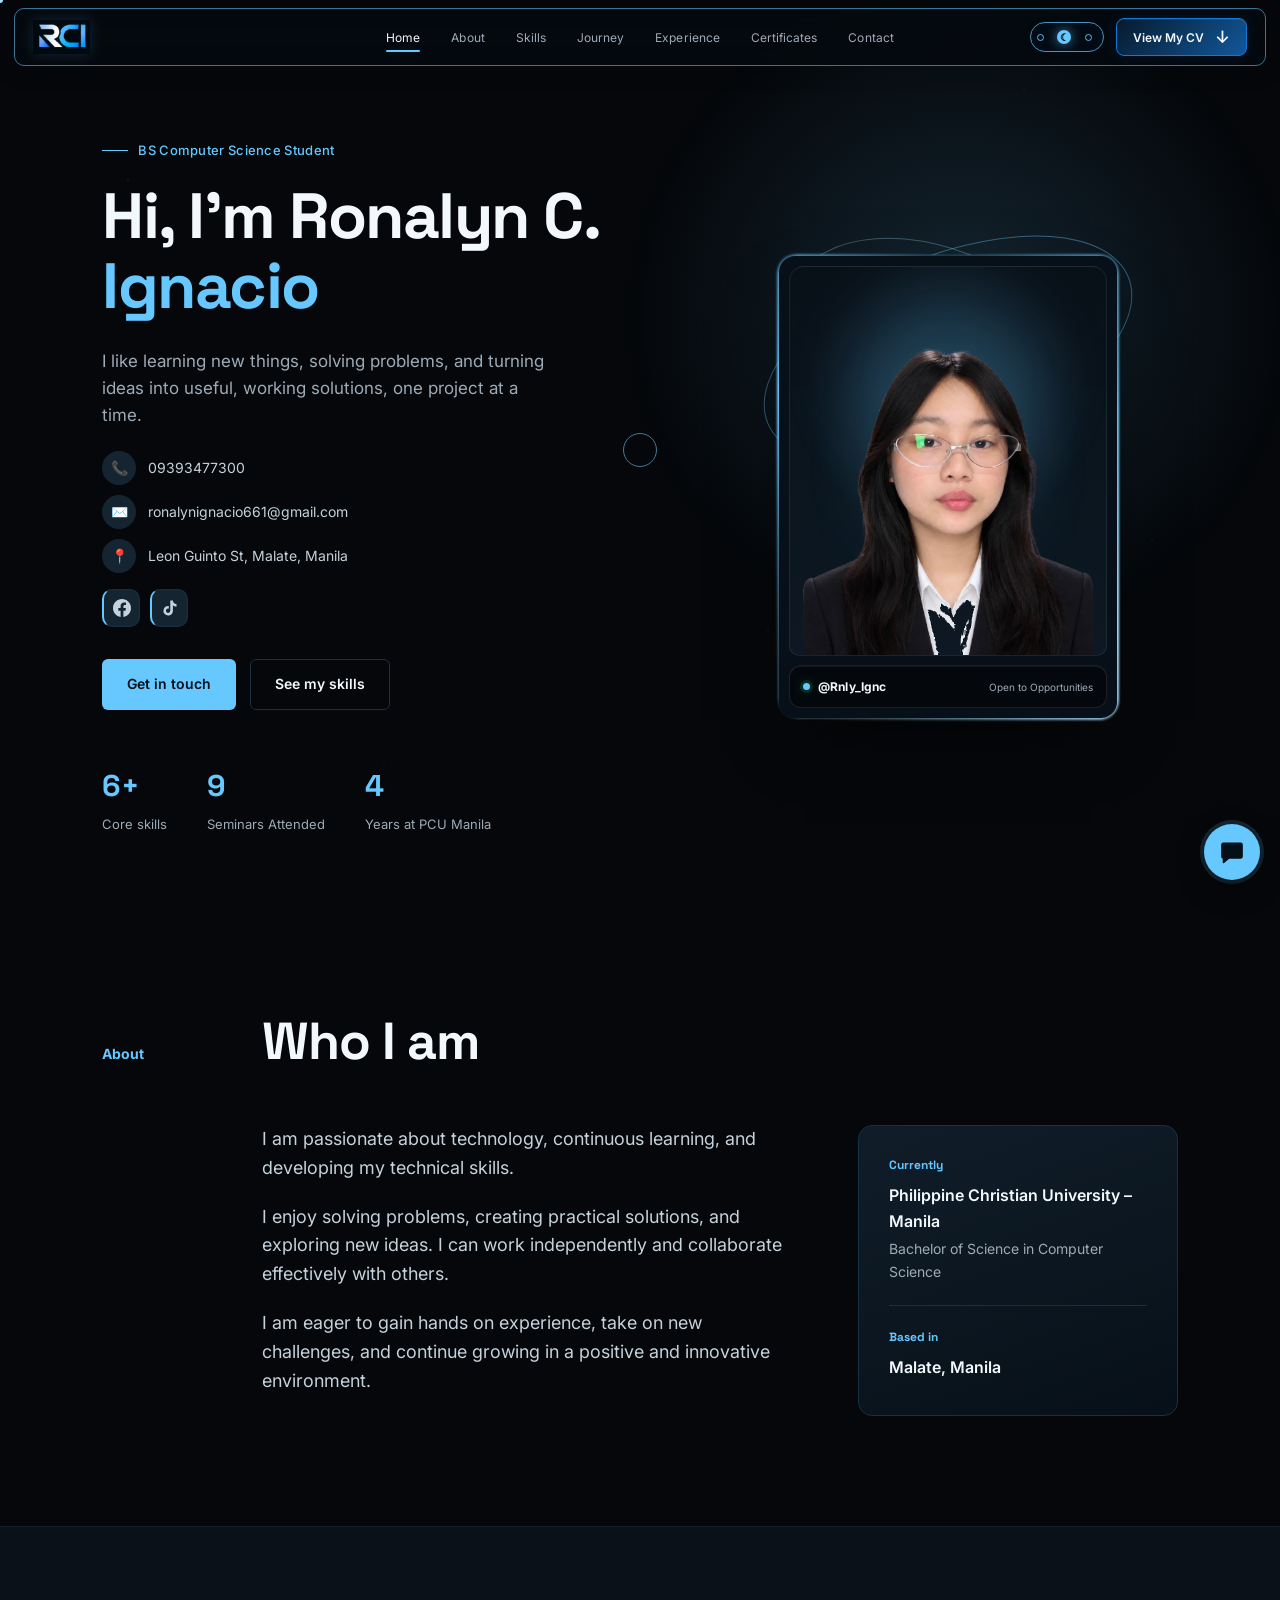
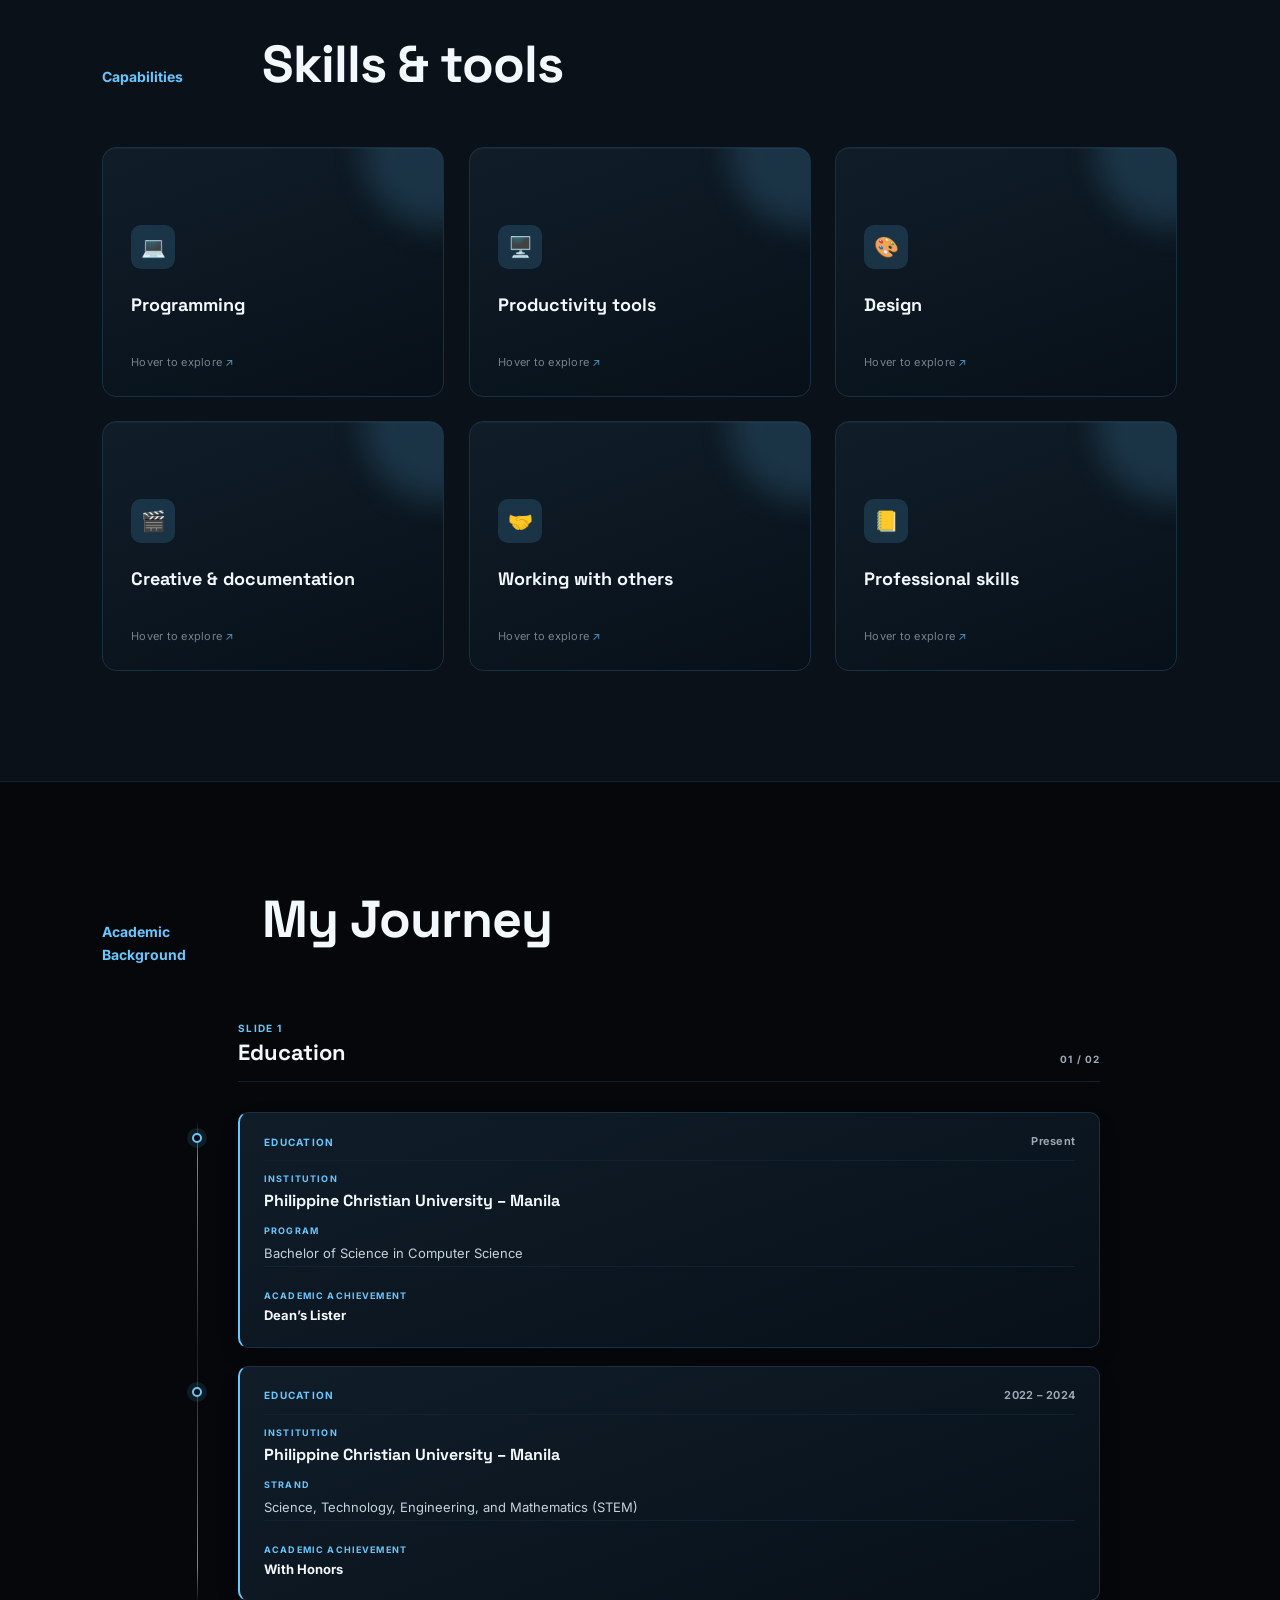
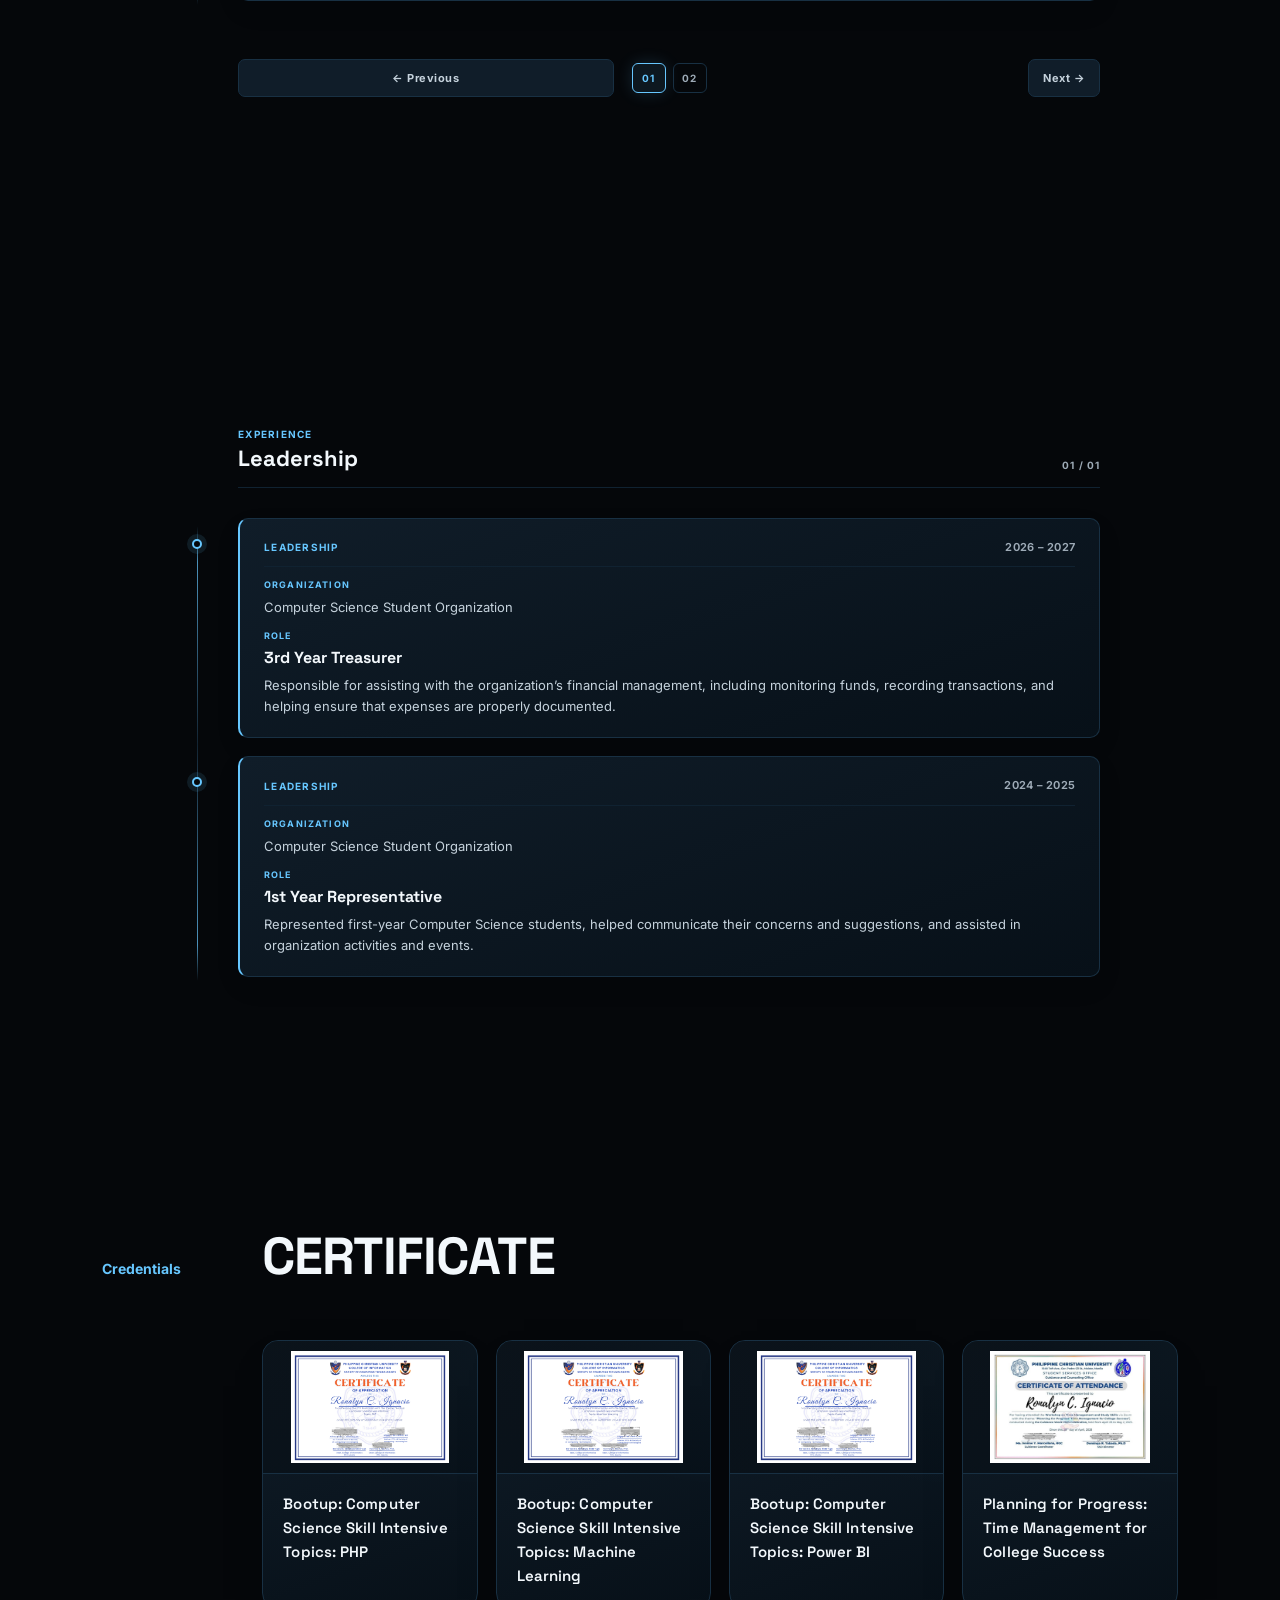
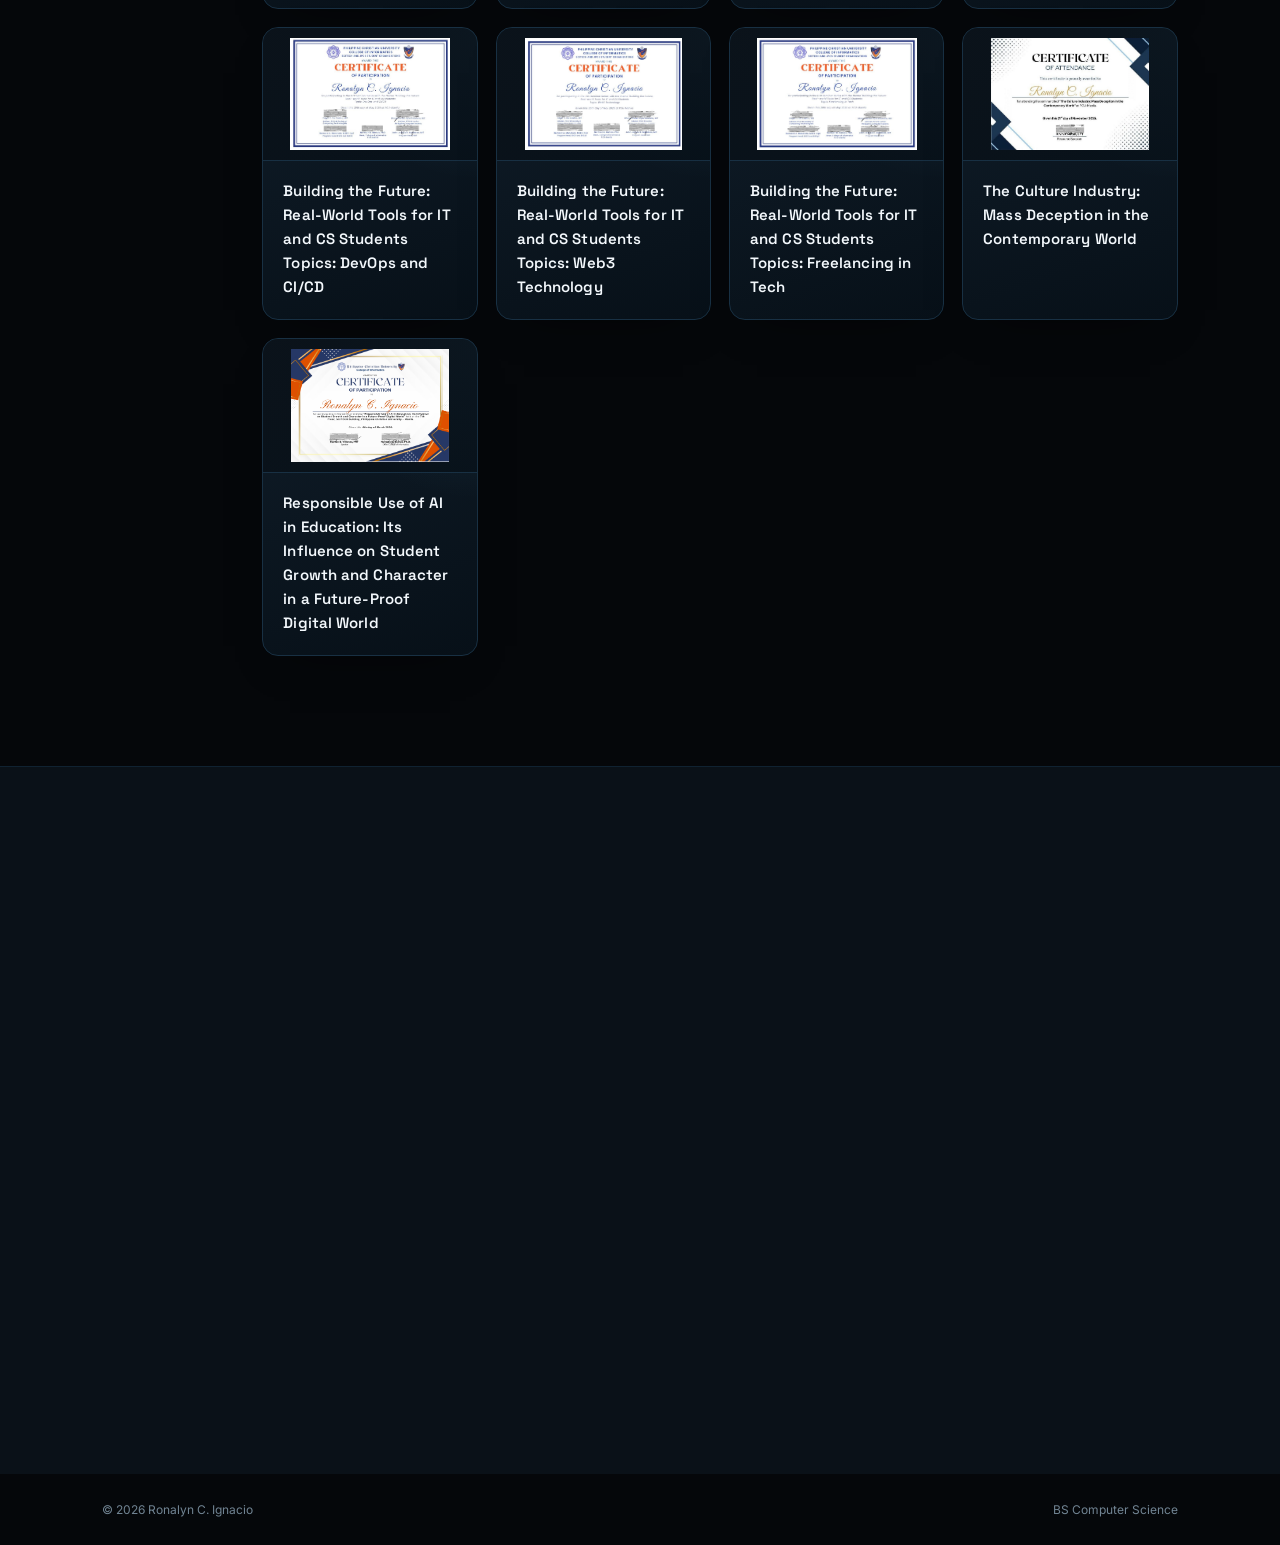
==== index.html @ 2600f671 "Add files via upload" ====
<!DOCTYPE html>
<html lang="en">
<head>
    <meta charset="UTF-8">
    <meta name="viewport" content="width=device-width, initial-scale=1.0">
    <title>Ronalyn C. Ignacio | Portfolio</title>
    <link rel="icon" type="image/png" href="rci-logo.png">
    <link rel="stylesheet" href="styles.css">
</head>

<body>

<div class="cursor-dot" id="cursorDot"></div>
<div class="cursor-ring" id="cursorRing"></div>
<div class="noise-layer"></div>

<header>
    <nav class="navbar">
        <a class="logo" href="#home" aria-label="RCI home">
            <span class="logo-mark-wrap"><img class="logo-mark-image" src="rci-logo.png" alt="RCI"></span>
        </a>

        <ul class="nav-links" id="navLinks">
            <li><a href="#home" class="active">Home</a></li>
            <li><a href="#about">About</a></li>
            <li><a href="#skills">Skills</a></li>
            <li><a href="#journey">Journey</a></li>
            <li><a href="#experience">Experience</a></li>
            <li><a href="#certificate">Certificates</a></li>
            <li><a href="#contact">Contact</a></li>
        </ul>

        <div class="nav-controls">
            <button class="theme-toggle" id="themeToggle" type="button" aria-label="Switch to light mode" title="Toggle light/dark mode">
                <span class="theme-icon" aria-hidden="true">☾</span>
                <span class="theme-label">Dark</span>
            </button>
            <a href="cv/index.html" class="nav-cv-btn" target="_blank" rel="noopener">
                <span>View My CV</span>
                <span class="nav-cv-icon" aria-hidden="true">↓</span>
            </a>
            <button class="menu-btn" id="menuBtn" aria-label="Toggle menu">☰</button>
        </div>
    </nav>
</header>

<section id="home" class="hero">
    <div class="hero-copy">
        <p class="eyebrow">BS Computer Science Student</p>

        <h1>
            Hi, I'm <span class="line-wrap" data-line="Ronalyn C."></span>
            <span class="line-wrap accent-text" data-line="Ignacio"></span>
        </h1>

        <p class="hero-text">
            I like learning new things, solving problems, and turning ideas
            into useful, working solutions, one project at a time.
        </p>

        <ul class="hero-contact" aria-label="Contact information">
            <li class="contact-item is-link">
                <span class="contact-icon" aria-hidden="true">📞</span>
                <a href="tel:09393477300" aria-label="Call Ronalyn at 09393477300">09393477300</a>
            </li>
            <li class="contact-item is-link">
                <span class="contact-icon" aria-hidden="true">✉️</span>
                <a href="mailto:ronalynignacio661@gmail.com" aria-label="Email Ronalyn at ronalynignacio661@gmail.com">ronalynignacio661@gmail.com</a>
            </li>
            <li class="contact-item">
                <span class="contact-icon" aria-hidden="true">📍</span>
                <span>Leon Guinto St, Malate, Manila</span>
            </li>
        </ul>

        <div class="hero-social" aria-label="Social media">
            <a class="social-link" href="https://www.facebook.com/ronalyn.ignacio.446728/" target="_blank" rel="noopener noreferrer" aria-label="Ronalyn on Facebook" title="Facebook"><svg viewBox="0 0 24 24" width="18" height="18" fill="currentColor" aria-hidden="true"><path d="M24 12.07C24 5.4 18.63 0 12 0S0 5.4 0 12.07c0 6.02 4.39 11.02 10.13 11.93v-8.44H7.08v-3.49h3.05V9.41c0-3.03 1.79-4.7 4.53-4.7 1.31 0 2.69.24 2.69.24v2.97h-1.52c-1.49 0-1.96.93-1.96 1.88v2.27h3.33l-.53 3.49h-2.8V24C19.61 23.09 24 18.09 24 12.07z"/></svg></a>
            <a class="social-link" href="https://www.tiktok.com/@rnly11" target="_blank" rel="noopener noreferrer" aria-label="Ronalyn on TikTok" title="TikTok"><svg viewBox="0 0 24 24" width="18" height="18" fill="currentColor" aria-hidden="true"><path d="M19.59 6.69a4.83 4.83 0 0 1-3.77-4.25V2h-3.45v13.67a2.89 2.89 0 0 1-5.2 1.74 2.89 2.89 0 0 1 2.31-4.64 2.93 2.93 0 0 1 .88.13V9.4a6.84 6.84 0 0 0-1-.05A6.33 6.33 0 0 0 5 20.1a6.34 6.34 0 0 0 10.86-4.43v-7a8.16 8.16 0 0 0 4.77 1.52v-3.4a4.85 4.85 0 0 1-1.04-.1z"/></svg></a>
        </div>

        <div class="hero-actions">
            <a href="#contact" class="btn btn-solid">Get in touch</a>
            <a href="#skills" class="btn btn-outline">See my skills</a>
        </div>

        <div class="stat-row">
            <div class="stat">
                <span class="stat-num">6+</span>
                <span class="stat-label">Core skills</span>
            </div>
            <div class="stat">
                <span class="stat-num">9</span>
                <span class="stat-label">Seminars Attended</span>
            </div>
            <div class="stat">
                <span class="stat-num">4</span>
                <span class="stat-label">Years at PCU Manila</span>
            </div>
        </div>
    </div>

    <div class="hero-photo-wrap">
        <div class="hero-photo-orbit orbit-one"></div>
        <div class="hero-photo-orbit orbit-two"></div>

        <div class="hero-photo-card">
            <div class="photo-shine"></div>

            <div class="profile-photo-stage">
                <span class="profile-card-glow"></span>
                <img src="profile-cutout-removebg-preview.png" alt="Portrait of Ronalyn C. Ignacio">
            </div>

            <div class="profile-info-label">
                <div class="profile-handle">
                    <span class="profile-status-dot"></span>
                    <span>@Rnly_Ignc</span>
                </div>
                <span class="profile-opportunity">Open to Opportunities</span>
            </div>

        
        </div>
    </div>
</section>

<section id="about" class="section">
    <div class="section-head reveal">
        <p class="section-tag">About</p>
        <h2>Who I am</h2>
    </div>

    <div class="about-grid">
        <div class="about-content reveal">
            <p>
                I am passionate about technology, continuous learning, and
                developing my technical skills.
            </p>
            <p>
                I enjoy solving problems, creating practical solutions, and
                exploring new ideas. I can work independently and collaborate
                effectively with others.
            </p>
            <p>
                I am eager to gain hands on experience, take on new challenges,
                and continue growing in a positive and innovative environment.
            </p>
        </div>

        <div class="about-card reveal">
            <h3>Currently</h3>
            <p class="about-card-main">Philippine Christian University – Manila</p>
            <p class="about-card-sub">Bachelor of Science in Computer Science</p>
            <div class="about-card-divider"></div>
            <h3>Based in</h3>
            <p class="about-card-main">Malate, Manila</p>
        </div>
    </div>
</section>

<section id="skills" class="section dark-section">
    <div class="section-head reveal">
        <p class="section-tag">Capabilities</p>
        <h2>Skills &amp; tools</h2>
    </div>

    <div class="skills-grid">

        <div class="skill-card reveal reveal-stagger" data-tilt aria-label="Programming skill card">
            <div class="skill-card-inner">
                <div class="skill-card-face skill-card-front">
                    <div class="skill-icon">💻</div>
                    <h3>Programming</h3>
                    <span class="flip-hint">Hover to explore</span>
                </div>
                <div class="skill-card-face skill-card-back">
                    <span class="skill-back-label">PROGRAMMING</span>
                    <h3>Programming</h3>
                    <p>Building problem-solving skills through hands-on programming practice.</p>
                    <ul class="skill-list">
                        <li>Java</li>
                    </ul>
                </div>
            </div>
        </div>

        <div class="skill-card reveal reveal-stagger" data-tilt aria-label="Productivity tools skill card">
            <div class="skill-card-inner">
                <div class="skill-card-face skill-card-front">
                    <div class="skill-icon">🖥️</div>
                    <h3>Productivity tools</h3>
                    <span class="flip-hint">Hover to explore</span>
                </div>
                <div class="skill-card-face skill-card-back">
                    <span class="skill-back-label">PRODUCTIVITY TOOLS</span>
                    <h3>Productivity tools</h3>
                    <p>Word, Excel, PowerPoint, and Google tools for organizing data.</p>
                    <ul class="skill-list">
                        <li>Microsoft Office</li>
                        <li>Google Sheets</li>
                        <li>Google Forms</li>
                    </ul>
                </div>
            </div>
        </div>

        <div class="skill-card reveal reveal-stagger" data-tilt aria-label="Design skill card">
            <div class="skill-card-inner">
                <div class="skill-card-face skill-card-front">
                    <div class="skill-icon">🎨</div>
                    <h3>Design</h3>
                    <span class="flip-hint">Hover to explore</span>
                </div>
                <div class="skill-card-face skill-card-back">
                    <span class="skill-back-label">DESIGN</span>
                    <h3>Design</h3>
                    <p>Creates clean, simple visuals and layouts.</p>
                    <ul class="skill-list">
                        <li>Canva</li>
                        <li>Figma</li>
                        <li>Basic UI/UX Design</li>
                    </ul>
                </div>
            </div>
        </div>

        <div class="skill-card reveal reveal-stagger" data-tilt aria-label="Creative and documentation skill card">
            <div class="skill-card-inner">
                <div class="skill-card-face skill-card-front">
                    <div class="skill-icon">🎬</div>
                    <h3>Creative &amp; documentation</h3>
                    <span class="flip-hint">Hover to explore</span>
                </div>
                <div class="skill-card-face skill-card-back">
                    <span class="skill-back-label">CORE SKILL</span>
                    <h3>Creative &amp; documentation</h3>
                    <p>Can turn ideas and project details into clear, engaging visual content and well-structured reports.</p>
                    <ul class="skill-list">
                        <li>Video editing</li>
                        <li>Reporting and Presentations</li>
                    </ul>
                </div>
            </div>
        </div>

        <div class="skill-card reveal reveal-stagger" data-tilt aria-label="Teamwork and collaboration skill card">
            <div class="skill-card-inner">
                <div class="skill-card-face skill-card-front">
                    <div class="skill-icon">🤝</div>
                    <h3>Working with others</h3>
                    <span class="flip-hint">Hover to explore</span>
                </div>
                <div class="skill-card-face skill-card-back">
                    <span class="skill-back-label">CORE SKILL</span>
                    <h3>Working with others</h3>
                    <p>Works well independently and with a team, with a focus on communication, cooperation, and shared goals.</p>
                    <ul class="skill-list">
                        <li>Teamwork</li>
                        <li>Collaboration</li>
                    </ul>
                </div>
            </div>
        </div>

        <div class="skill-card reveal reveal-stagger" data-tilt aria-label="Professional skills skill card">
            <div class="skill-card-inner">
                <div class="skill-card-face skill-card-front">
                    <div class="skill-icon">📒</div>
                    <h3>Professional skills</h3>
                    <span class="flip-hint">Hover to explore</span>
                </div>
                <div class="skill-card-face skill-card-back">
                    <span class="skill-back-label">PROFESSIONAL SKILLS</span>
                    <h3>Professional skills</h3>
                    <p>Careful with numbers when handling funds and records.</p>
                    <ul class="skill-list">
                        <li>Problem-Solving</li>
                        <li>Budgeting</li>
                        <li>Financial Record Keeping</li>
                    </ul>
                </div>
            </div>
        </div>

    </div>
</section>

<section id="journey" class="section journey-section">
    <div class="section-head reveal">
        <p class="section-tag">Academic Background</p>
        <h2>My Journey</h2>
    </div>

    <div class="journey-slideshow" data-journey-slider>
        <div class="journey-slides" aria-live="polite">
            <div class="journey-slide is-active" data-journey-slide="0" aria-label="Education slide">
                <div class="journey-slide-head reveal">
                    <div>
                        <p class="journey-subsection-kicker">Slide 1</p>
                        <h3>Education</h3>
                    </div>
                    <span class="journey-slide-count">01 / 02</span>
                </div>

                <div class="journey-timeline" aria-label="Education timeline">
                    <div class="journey-timeline-item journey-education reveal reveal-stagger">
                        <div class="journey-timeline-marker" aria-hidden="true"></div>
                        <article class="journey-timeline-content">
                            <div class="journey-entry-head">
                                <span class="journey-category">Education</span>
                                <time class="journey-period">Present</time>
                            </div>
                            <p class="journey-detail-label">Institution</p>
                            <h3>Philippine Christian University – Manila</h3>
                            <p class="journey-detail-label">Program</p>
                            <p class="journey-role">Bachelor of Science in Computer Science</p>
                            <div class="journey-achievement-block">
                                <span class="journey-detail-label">Academic Achievement</span>
                                <p class="journey-achievement">Dean’s Lister</p>
                            </div>
                        </article>
                    </div>

                    <div class="journey-timeline-item journey-education reveal reveal-stagger">
                        <div class="journey-timeline-marker" aria-hidden="true"></div>
                        <article class="journey-timeline-content">
                            <div class="journey-entry-head">
                                <span class="journey-category">Education</span>
                                <time class="journey-period">2022 – 2024</time>
                            </div>
                            <p class="journey-detail-label">Institution</p>
                            <h3>Philippine Christian University – Manila</h3>
                            <p class="journey-detail-label">Strand</p>
                            <p class="journey-role">Science, Technology, Engineering, and Mathematics (STEM)</p>
                            <div class="journey-achievement-block">
                                <span class="journey-detail-label">Academic Achievement</span>
                                <p class="journey-achievement">With Honors</p>
                            </div>
                        </article>
                    </div>

                </div>
            </div>

            <div class="journey-slide" data-journey-slide="1" aria-label="Seminars and trainings slide" hidden>
                <div class="journey-slide-head reveal">
                    <div>
                        <p class="journey-subsection-kicker">Slide 2</p>
                        <h3>Seminars &amp; Trainings</h3>
                    </div>
                    <span class="journey-slide-count">02 / 02</span>
                </div>

                <div class="journey-timeline" aria-label="Seminars and trainings timeline">
                    <div class="journey-timeline-item journey-seminar reveal reveal-stagger">
                        <div class="journey-timeline-marker" aria-hidden="true"></div>
                        <article class="journey-timeline-content">
                            <div class="journey-entry-head"><span class="journey-category">Seminar &amp; Training</span><time class="journey-period">September 28, 2026</time></div>
                            <p class="journey-detail-label">Event</p><h3>Bootup: Computer Science Skill Intensive</h3>
                            <p class="journey-detail-label">Focus</p><p class="journey-role">PHP</p>
                        </article>
                    </div>
                    <div class="journey-timeline-item journey-seminar reveal reveal-stagger">
                        <div class="journey-timeline-marker" aria-hidden="true"></div>
                        <article class="journey-timeline-content">
                            <div class="journey-entry-head"><span class="journey-category">Seminar &amp; Training</span><time class="journey-period">September 28, 2026</time></div>
                            <p class="journey-detail-label">Event</p><h3>Bootup: Computer Science Skill Intensive</h3>
                            <p class="journey-detail-label">Focus</p><p class="journey-role">Machine Learning</p>
                        </article>
                    </div>
                    <div class="journey-timeline-item journey-seminar reveal reveal-stagger">
                        <div class="journey-timeline-marker" aria-hidden="true"></div>
                        <article class="journey-timeline-content">
                            <div class="journey-entry-head"><span class="journey-category">Seminar &amp; Training</span><time class="journey-period">September 28, 2026</time></div>
                            <p class="journey-detail-label">Event</p><h3>Bootup: Computer Science Skill Intensive</h3>
                            <p class="journey-detail-label">Focus</p><p class="journey-role">Power BI</p>
                        </article>
                    </div>
                    <div class="journey-timeline-item journey-seminar reveal reveal-stagger">
                        <div class="journey-timeline-marker" aria-hidden="true"></div>
                        <article class="journey-timeline-content">
                            <div class="journey-entry-head"><span class="journey-category">Seminar &amp; Training</span><time class="journey-period">March 04, 2026</time></div>
                            <p class="journey-detail-label">Event</p><h3>Responsible Use of AI in Education: Its Influence on Student Growth and Character in a Future-Proof Digital World</h3>
                        </article>
                    </div>
                    <div class="journey-timeline-item journey-seminar reveal reveal-stagger">
                        <div class="journey-timeline-marker" aria-hidden="true"></div>
                        <article class="journey-timeline-content">
                            <div class="journey-entry-head"><span class="journey-category">Seminar &amp; Training</span><time class="journey-period">November 21, 2025</time></div>
                            <p class="journey-detail-label">Event</p><h3>The Culture Industry: Mass Deception in the Contemporary World</h3>
                        </article>
                    </div>
                    <div class="journey-timeline-item journey-seminar reveal reveal-stagger">
                        <div class="journey-timeline-marker" aria-hidden="true"></div>
                        <article class="journey-timeline-content">
                            <div class="journey-entry-head"><span class="journey-category">Seminar &amp; Training</span><time class="journey-period">May 20, 2025</time></div>
                            <p class="journey-detail-label">Event</p><h3>Building the Future: Real-World Tools for IT and CS Students</h3>
                            <p class="journey-detail-label">Focus</p><p class="journey-role">DevOps and CI/CD</p>
                        </article>
                    </div>
                    <div class="journey-timeline-item journey-seminar reveal reveal-stagger">
                        <div class="journey-timeline-marker" aria-hidden="true"></div>
                        <article class="journey-timeline-content">
                            <div class="journey-entry-head"><span class="journey-category">Seminar &amp; Training</span><time class="journey-period">May 20, 2025</time></div>
                            <p class="journey-detail-label">Event</p><h3>Building the Future: Real-World Tools for IT and CS Students</h3>
                            <p class="journey-detail-label">Focus</p><p class="journey-role">Web3 Technology</p>
                        </article>
                    </div>
                    <div class="journey-timeline-item journey-seminar reveal reveal-stagger">
                        <div class="journey-timeline-marker" aria-hidden="true"></div>
                        <article class="journey-timeline-content">
                            <div class="journey-entry-head"><span class="journey-category">Seminar &amp; Training</span><time class="journey-period">May 20, 2025</time></div>
                            <p class="journey-detail-label">Event</p><h3>Building the Future: Real-World Tools for IT and CS Students</h3>
                            <p class="journey-detail-label">Focus</p><p class="journey-role">Freelancing in Tech</p>
                        </article>
                    </div>
                    <div class="journey-timeline-item journey-seminar reveal reveal-stagger">
                        <div class="journey-timeline-marker" aria-hidden="true"></div>
                        <article class="journey-timeline-content">
                            <div class="journey-entry-head"><span class="journey-category">Seminar &amp; Training</span><time class="journey-period">April 28, 2025</time></div>
                            <p class="journey-detail-label">Event</p><h3>Planning for Progress: Time Management for College Success</h3>
                        </article>
                    </div>
                </div>

                <div class="journey-subsection-head reveal">
                    <p class="journey-subsection-kicker">Organizations Joined</p>
                    <h3>Organizations</h3>
                </div>

                <div class="journey-timeline" aria-label="Organizations timeline">
                    <div class="journey-timeline-item journey-organization reveal reveal-stagger">
                        <div class="journey-timeline-marker" aria-hidden="true"></div>
                        <article class="journey-timeline-content">
                            <div class="journey-entry-head"><span class="journey-category">Organization</span><time class="journey-period">2026 – 2027</time></div>
                            <p class="journey-detail-label">Organization</p><h3>Computer Science Student Organization</h3>
                            <p class="journey-detail-label">Role</p><p class="journey-role">3rd Year Treasurer</p>
                            <p class="journey-detail-label">Description</p>
                            <p>Responsible for assisting with the organization’s financial management, including monitoring funds, recording transactions, and helping ensure that expenses are properly documented.</p>
                        </article>
                    </div>
                    <div class="journey-timeline-item journey-organization reveal reveal-stagger">
                        <div class="journey-timeline-marker" aria-hidden="true"></div>
                        <article class="journey-timeline-content">
                            <div class="journey-entry-head"><span class="journey-category">Organization</span><time class="journey-period">2024 – 2025</time></div>
                            <p class="journey-detail-label">Organization</p><h3>Computer Science Student Organization</h3>
                            <p class="journey-detail-label">Role</p><p class="journey-role">1st Year Representative</p>
                            <p class="journey-detail-label">Description</p>
                            <p>Represented first-year Computer Science students, helped communicate their concerns and suggestions, and assisted in organization activities and events.</p>
                        </article>
                    </div>
                </div>
            </div>
        </div>

        <div class="journey-slide-controls" aria-label="Journey slide navigation">
            <button class="journey-slide-button" type="button" data-journey-prev aria-label="Previous slide">← Previous</button>
            <div class="journey-slide-indicators" role="tablist" aria-label="Journey slides">
                <button class="journey-slide-dot is-active" type="button" role="tab" aria-selected="true" aria-label="Go to Education slide" data-journey-goto="0">01</button>
                <button class="journey-slide-dot" type="button" role="tab" aria-selected="false" aria-label="Go to Seminars and Trainings slide" data-journey-goto="1">02</button>
            </div>
            <button class="journey-slide-button" type="button" data-journey-next aria-label="Next slide">Next →</button>
        </div>
    </div>
</section>

<section id="experience" class="section journey-section">
    <div class="section-head reveal">
        <p class="section-tag">Experience</p>
        <h2>Leadership</h2>
    </div>

    <div class="experience-rows">
        <div class="experience-row" aria-label="Leadership experience">
            <div class="journey-slide-head reveal">
                <div>
                    <p class="journey-subsection-kicker">Experience</p>
                    <h3>Leadership</h3>
                </div>
                <span class="journey-slide-count">01 / 01</span>
            </div>
            <div class="journey-timeline">
                    <div class="journey-timeline-item reveal reveal-stagger">
                        <div class="journey-timeline-marker" aria-hidden="true"></div>
                        <article class="journey-timeline-content">
                            <div class="journey-entry-head"><span class="journey-category">Leadership</span><time class="journey-period">2026 – 2027</time></div>
                            <p class="journey-detail-label">Organization</p><p class="journey-role">Computer Science Student Organization</p>
                            <p class="journey-detail-label">Role</p><h3>3rd Year Treasurer</h3>
                            <p>Responsible for assisting with the organization’s financial management, including monitoring funds, recording transactions, and helping ensure that expenses are properly documented.</p>
                        </article>
                    </div>
                    <div class="journey-timeline-item reveal reveal-stagger">
                        <div class="journey-timeline-marker" aria-hidden="true"></div>
                        <article class="journey-timeline-content">
                            <div class="journey-entry-head"><span class="journey-category">Leadership</span><time class="journey-period">2024 – 2025</time></div>
                            <p class="journey-detail-label">Organization</p><p class="journey-role">Computer Science Student Organization</p>
                            <p class="journey-detail-label">Role</p><h3>1st Year Representative</h3>
                            <p>Represented first-year Computer Science students, helped communicate their concerns and suggestions, and assisted in organization activities and events.</p>
                        </article>
                    </div>
            </div>
        </div>
    </div>
</section>

<section id="certificate" class="section certificate-section">
    <div class="section-head reveal">
        <p class="section-tag">Credentials</p>
        <h2>CERTIFICATE</h2>
    </div>

    <div class="certificate-grid">
        <article class="certificate-card reveal reveal-stagger">
            <div class="certificate-media">
                <img src="PHP.png" alt="Certificate: Bootup: Computer Science Skill Intensive — Topics: PHP">
            </div>
            <div class="certificate-card-label">Bootup: Computer Science Skill Intensive<br><span>Topics: PHP</span></div>
        </article>

        <article class="certificate-card reveal reveal-stagger">
            <div class="certificate-media">
                <img src="Learning Machine.png" alt="Certificate: Bootup: Computer Science Skill Intensive — Topics: Machine Learning">
            </div>
            <div class="certificate-card-label">Bootup: Computer Science Skill Intensive<br><span>Topics: Machine Learning</span></div>
        </article>

        <article class="certificate-card reveal reveal-stagger">
            <div class="certificate-media">
                <img src="Power BI.png" alt="Certificate: Bootup: Computer Science Skill Intensive — Topics: Power BI">
            </div>
            <div class="certificate-card-label">Bootup: Computer Science Skill Intensive<br><span>Topics: Power BI</span></div>
        </article>

        <article class="certificate-card reveal reveal-stagger">
            <div class="certificate-media">
                <img src="Workshop.png" alt="Certificate: Planning for Progress: Time Management for College Success">
            </div>
            <div class="certificate-card-label">Planning for Progress: Time Management for College Success</div>
        </article>

        <article class="certificate-card reveal reveal-stagger">
            <div class="certificate-media">
                <img src="DevOps.png" alt="Certificate: Building the Future: Real-World Tools for IT and CS Students — Topics: DevOps and CI/CD">
            </div>
            <div class="certificate-card-label">Building the Future: Real-World Tools for IT and CS Students<br><span>Topics: DevOps and CI/CD</span></div>
        </article>

        <article class="certificate-card reveal reveal-stagger">
            <div class="certificate-media">
                <img src="Web3.png" alt="Certificate: Building the Future: Real-World Tools for IT and CS Students — Topics: Web3 Technology">
            </div>
            <div class="certificate-card-label">Building the Future: Real-World Tools for IT and CS Students<br><span>Topics: Web3 Technology</span></div>
        </article>

        <article class="certificate-card reveal reveal-stagger">
            <div class="certificate-media">
                <img src="Freelancing.png" alt="Certificate: Building the Future: Real-World Tools for IT and CS Students — Topics: Freelancing in Tech">
            </div>
            <div class="certificate-card-label">Building the Future: Real-World Tools for IT and CS Students<br><span>Topics: Freelancing in Tech</span></div>
        </article>

        <article class="certificate-card reveal reveal-stagger">
            <div class="certificate-media">
                <img src="The Culture Insdustry.png" alt="Certificate: The Culture Industry: Mass Deception in the Contemporary World">
            </div>
            <div class="certificate-card-label">The Culture Industry: Mass Deception in the Contemporary World</div>
        </article>

        <article class="certificate-card reveal reveal-stagger">
            <div class="certificate-media">
                <img src="Responsible Use of AI in Education.png" alt="Certificate: Responsible Use of AI in Education: Its Influence on Student Growth and Character in a Future-Proof Digital World">
            </div>
            <div class="certificate-card-label">Responsible Use of AI in Education: Its Influence on Student Growth and Character in a Future-Proof Digital World</div>
        </article>
    </div>
</section>


<!-- CERTIFICATE LIGHTBOX -->
<div class="certificate-lightbox" id="certificateLightbox" aria-hidden="true">
    <div class="certificate-lightbox-backdrop" data-lightbox-close></div>
    <div class="certificate-lightbox-dialog" role="dialog" aria-modal="true" aria-label="Certificate preview">
        <button class="certificate-lightbox-close" type="button" aria-label="Close certificate preview" data-lightbox-close>×</button>
        <img id="certificateLightboxImage" class="certificate-lightbox-image" src="" alt="Full certificate preview">
    </div>
</div>

<section id="contact" class="contact">

    <div class="section-head reveal">
        <p class="section-tag">Get in touch</p>
        <h2><a class="connect-link" href="https://mail.google.com/mail/u/0/#inbox" target="_blank" rel="noopener noreferrer">Let's connect</a></h2>
    </div>

    <div class="contact-grid reveal">
        <div class="contact-info">
            <p class="contact-lead">
                I'm always interested in new opportunities and projects.
                Whether you have a question or just want to say hi, feel
                free to reach out.
            </p>

            <div class="contact-item">
                <span class="contact-icon">✉️</span>
                <a href="mailto:ronalynignacio661@gmail.com" aria-label="Email Ronalyn at Gmail" onclick="window.location.href=this.href; return false;">ronalynignacio661@gmail.com</a>
            </div>

            <div class="contact-item">
                <span class="contact-icon">📞</span>
                <a href="tel:09393477300">09393477300</a>
            </div>

            <div class="contact-item">
                <span class="contact-icon">◎</span>
                <a href="https://www.instagram.com/rnly_ignc/" target="_blank" rel="noopener noreferrer">@rnly_ignc</a>
            </div>

            <div class="contact-item">
                <span class="contact-icon">📍</span>
                <span>Leon Guinto St, Malate, Manila</span>
            </div>

            <div class="contact-social" aria-label="Social media">
                <a class="social-chip" href="https://www.facebook.com/ronalyn.ignacio.446728/" target="_blank" rel="noopener noreferrer" aria-label="Ronalyn on Facebook">
                    <span class="social-chip-icon"><svg viewBox="0 0 24 24" width="18" height="18" fill="currentColor" aria-hidden="true"><path d="M24 12.07C24 5.4 18.63 0 12 0S0 5.4 0 12.07c0 6.02 4.39 11.02 10.13 11.93v-8.44H7.08v-3.49h3.05V9.41c0-3.03 1.79-4.7 4.53-4.7 1.31 0 2.69.24 2.69.24v2.97h-1.52c-1.49 0-1.96.93-1.96 1.88v2.27h3.33l-.53 3.49h-2.8V24C19.61 23.09 24 18.09 24 12.07z"/></svg></span>
                    <span class="social-chip-text"><span class="social-chip-name">Facebook</span><span class="social-chip-handle">Ronalyn Ignacio</span></span>
                </a>
                <a class="social-chip" href="https://www.tiktok.com/@rnly11" target="_blank" rel="noopener noreferrer" aria-label="Ronalyn on TikTok">
                    <span class="social-chip-icon"><svg viewBox="0 0 24 24" width="18" height="18" fill="currentColor" aria-hidden="true"><path d="M19.59 6.69a4.83 4.83 0 0 1-3.77-4.25V2h-3.45v13.67a2.89 2.89 0 0 1-5.2 1.74 2.89 2.89 0 0 1 2.31-4.64 2.93 2.93 0 0 1 .88.13V9.4a6.84 6.84 0 0 0-1-.05A6.33 6.33 0 0 0 5 20.1a6.34 6.34 0 0 0 10.86-4.43v-7a8.16 8.16 0 0 0 4.77 1.52v-3.4a4.85 4.85 0 0 1-1.04-.1z"/></svg></span>
                    <span class="social-chip-text"><span class="social-chip-name">TikTok</span><span class="social-chip-handle">@rnly11</span></span>
                </a>
            </div>
        </div>

        <form class="contact-form" id="contactForm">
            <input type="text" name="name" placeholder="Your name" required>
            <input type="email" name="email" placeholder="Your email" required>
            <input type="text" name="subject" placeholder="Subject">
            <textarea name="message" placeholder="Your message" rows="4" required></textarea>
            <button type="submit" class="btn btn-solid">Send message</button>
        </form>
    </div>

</section>

<footer>
    <p>© 2026 Ronalyn C. Ignacio</p>
    <p>BS Computer Science</p>
</footer>

<!-- RONA AI FLOATING CHAT WIDGET -->
<div class="chat-widget" id="chatWidget">
    <div class="chat-widget-panel" id="chatWidgetPanel" role="dialog" aria-label="Chat with Rona, the portfolio AI assistant" hidden>
        <div class="chat-widget-header">
            <span class="chat-widget-title">Chat with Rona</span>
            <button class="chat-widget-close" type="button" id="chatWidgetClose" aria-label="Close chat">×</button>
        </div>
        <iframe
            src="https://www.chatbase.co/chatbot-iframe/tCMckbZ981jxanKKjU8pY"
            width="100%"
            style="height: 100%; min-height: 700px"
            frameborder="0"
            referrerpolicy="no-referrer-when-downgrade"
            allow="microphone"
            title="Rona AI Portfolio Assistant"
        ></iframe>
    </div>
    <button class="chat-widget-launcher" type="button" id="chatWidgetLauncher" aria-label="Open chat with Rona" aria-expanded="false" aria-controls="chatWidgetPanel">
        <svg class="chat-icon-open" viewBox="0 0 24 24" width="26" height="26" fill="currentColor" aria-hidden="true"><path d="M4 3h16a2 2 0 0 1 2 2v11a2 2 0 0 1-2 2H9.4l-4.7 3.9A.8.8 0 0 1 3.4 21v-3H4a2 2 0 0 1-2-2V5a2 2 0 0 1 2-2z" transform="translate(0 .2)"/></svg>
        <svg class="chat-icon-close" viewBox="0 0 24 24" width="22" height="22" fill="none" stroke="currentColor" stroke-width="2.4" stroke-linecap="round" aria-hidden="true"><path d="M6 6l12 12M18 6L6 18"/></svg>
    </button>
</div>

<script src="script.js"></script>

</body>
</html>
---- styles.css ----
@import url('https://fonts.googleapis.com/css2?family=Space+Grotesk:wght@500;600;700&family=Inter:wght@400;500;600&display=swap');

:root {
    --bg: #05070a;
    --bg-alt: #0a1118;
    --card-grad-1: #101d29;
    --card-grad-2: #071018;
    --text: #f3f8fc;
    --text-muted: #9eabb7;
    --text-muted-2: #c5d2dc;
    --accent: #67c7ff;
    --accent-2: #a6e2ff;
    --accent-glow: rgba(103, 199, 255, 0.16);
    --border: #183043;
    --border-soft: #102231;
    --footer-text: #718493;
}

* {
    margin: 0;
    padding: 0;
    box-sizing: border-box;
}

html {
    scroll-behavior: smooth;
}

body {
    font-family: 'Inter', Arial, sans-serif;
    background: var(--bg);
    color: var(--text);
    line-height: 1.6;
    overflow-x: hidden;
    position: relative;
}

h1, h2, h3, h4, .logo {
    font-family: 'Space Grotesk', 'Inter', sans-serif;
}

::selection {
    background: var(--accent);
    color: #041018;
}

/* faint star field, echoes the reference's dotted backdrop */
.noise-layer {
    position: fixed;
    inset: 0;
    z-index: 0;
    pointer-events: none;
    background-image:
        radial-gradient(1px 1px at 10% 20%, rgba(255,255,255,0.35), transparent),
        radial-gradient(1px 1px at 80% 10%, rgba(255,255,255,0.25), transparent),
        radial-gradient(1px 1px at 60% 70%, rgba(255,255,255,0.3), transparent),
        radial-gradient(1px 1px at 30% 85%, rgba(255,255,255,0.2), transparent),
        radial-gradient(1px 1px at 90% 60%, rgba(255,255,255,0.25), transparent),
        radial-gradient(1px 1px at 45% 40%, rgba(255,255,255,0.2), transparent);
    background-size: 100% 100%;
    opacity: 0.5;
}

/* CUSTOM CURSOR */

.cursor-dot, .cursor-ring {
    position: fixed;
    top: 0;
    left: 0;
    pointer-events: none;
    z-index: 9999;
    border-radius: 50%;
    transform: translate(-50%, -50%);
    will-change: transform;
}

.cursor-dot {
    width: 6px;
    height: 6px;
    background: var(--accent-2);
}

.cursor-ring {
    width: 34px;
    height: 34px;
    border: 1px solid var(--accent);
    opacity: 0.6;
    transition: width 0.25s ease, height 0.25s ease, opacity 0.25s ease;
}

.cursor-ring.grow {
    width: 60px;
    height: 60px;
    opacity: 0.9;
    background: var(--accent-glow);
}

@media (hover: none), (pointer: coarse) {
    .cursor-dot, .cursor-ring { display: none; }
}

/* NAVIGATION */

header {
    position: fixed;
    top: 0;
    width: 100%;
    z-index: 1000;
    padding: 8px 14px 0;
    background: transparent;
    border-bottom: 0;
}

.navbar {
    max-width: 1300px;
    margin: auto;
    min-height: 58px;
    padding: 9px 18px;
    display: flex;
    justify-content: space-between;
    align-items: center;
    gap: 20px;
    position: relative;
    z-index: 1;
    background: rgba(5, 10, 16, 0.86);
    backdrop-filter: blur(14px);
    border: 1px solid var(--border);
    border-radius: 10px;
    box-shadow: 0 0 28px rgba(0, 0, 0, 0.18);
}

.logo {
    display: inline-flex;
    align-items: center;
    gap: 10px;
    color: var(--text);
    text-decoration: none;
    white-space: nowrap;
    min-width: max-content;
}

.logo-mark {
    display: inline-flex;
    align-items: center;
    font-family: 'Space Grotesk', 'Inter', sans-serif;
    font-size: 25px;
    line-height: 1;
    font-weight: 700;
    letter-spacing: -4px;
    transform: skew(-5deg);
    filter: drop-shadow(0 0 8px var(--accent-glow));
}

.logo-mark span:first-child {
    color: #f3f8fc;
}

.logo-mark span:nth-child(2) {
    color: var(--accent);
}

.logo-mark span:nth-child(3) {
    color: var(--accent-2);
}

.logo-divider {
    width: 1px;
    height: 29px;
    background: var(--accent);
    opacity: 0.9;
}

.logo-word {
    font-family: 'Space Grotesk', 'Inter', sans-serif;
    font-size: 17px;
    font-weight: 600;
    letter-spacing: 0.1px;
}

.logo-word span {
    color: var(--accent);
}

.logo:hover .logo-mark {
    filter: drop-shadow(0 0 12px var(--accent-glow));
}

.nav-links {
    display: flex;
    align-items: center;
    gap: 34px;
    list-style: none;
}

.nav-links a {
    color: var(--text-muted);
    text-decoration: none;
    font-size: 14px;
    position: relative;
    padding-bottom: 4px;
    transition: color 0.3s ease;
}

.nav-links a::after {
    content: "";
    position: absolute;
    left: 0;
    bottom: -2px;
    width: 0;
    height: 1px;
    background: var(--accent);
    transition: width 0.3s ease;
}

.nav-links a:hover,
.nav-links a.active {
    color: var(--text);
}

.nav-links a:hover::after,
.nav-links a.active::after {
    width: 100%;
}

.menu-btn {
    display: none;
    background: none;
    border: none;
    color: var(--text);
    font-size: 26px;
    cursor: pointer;
}

/* HERO */

.hero {
    position: relative;
    min-height: 100vh;
    display: grid;
    grid-template-columns: 1.25fr 1fr;
    align-items: center;
    gap: 40px;
    padding: 140px 8% 70px;
    z-index: 1;
}

.hero::before {
    content: "";
    position: absolute;
    inset: 0;
    z-index: -1;
    background: radial-gradient(560px circle at var(--mx, 75%) var(--my, 35%), var(--accent-glow), transparent 60%);
    transition: background 0.1s ease;
    pointer-events: none;
}

.eyebrow {
    color: var(--accent);
    font-size: 13px;
    font-weight: 500;
    letter-spacing: 0.3px;
    margin-bottom: 20px;
    display: flex;
    align-items: center;
    gap: 10px;
}

.eyebrow::before {
    content: "";
    width: 26px;
    height: 1px;
    background: var(--accent);
}

.hero h1 {
    font-size: clamp(38px, 5.6vw, 64px);
    line-height: 1.1;
    letter-spacing: -1.5px;
    font-weight: 700;
}

.hero h1 .line-wrap {
    display: inline-block;
    overflow: hidden;
    vertical-align: bottom;
}

.hero h1 span.accent-text {
    color: var(--accent);
    display: block;
}

.hero h1 .char {
    display: inline-block;
}

.hero-text {
    margin-top: 26px;
    font-size: 17px;
    color: var(--text-muted);
    max-width: 460px;
}

.hero-actions {
    display: flex;
    gap: 14px;
    margin-top: 32px;
    flex-wrap: wrap;
}

.btn {
    display: inline-flex;
    align-items: center;
    gap: 10px;
    padding: 13px 24px;
    text-decoration: none;
    font-size: 14px;
    font-weight: 600;
    border-radius: 6px;
    transition: transform 0.25s ease, opacity 0.25s ease, border-color 0.25s ease;
    border: 1px solid transparent;
    cursor: pointer;
    font-family: 'Inter', sans-serif;
}

.btn-solid {
    background: var(--accent);
    color: #041018;
}

.btn-solid:hover {
    transform: translateY(-2px);
    opacity: 0.92;
}

.btn-outline {
    border-color: var(--border);
    color: var(--text);
    background: transparent;
}

.btn-outline:hover {
    border-color: var(--accent);
    transform: translateY(-2px);
}

.stat-row {
    display: flex;
    gap: 40px;
    margin-top: 52px;
    flex-wrap: wrap;
}

.stat-num {
    display: block;
    font-family: 'Space Grotesk', sans-serif;
    font-size: 30px;
    font-weight: 700;
    color: var(--accent);
}

.stat-label {
    display: block;
    font-size: 13px;
    color: var(--text-muted);
    margin-top: 4px;
}

@keyframes fadeIn {
    from { opacity: 0; transform: translateY(10px); }
    to { opacity: 1; transform: translateY(0); }
}

.hero-photo-wrap {
    display: flex;
    justify-content: center;
}

.hero-photo-card {
    position: relative;
    width: 100%;
    max-width: 340px;
    border-radius: 18px;
    overflow: hidden;
    border: 1px solid var(--border);
    background: linear-gradient(160deg, var(--card-grad-1), var(--card-grad-2));
    box-shadow: 0 30px 60px -20px rgba(0,0,0,0.6);
}

.hero-photo-card img {
    width: 100%;
    display: block;
    aspect-ratio: 4 / 5;
    object-fit: cover;
    filter: grayscale(15%) contrast(1.03);
}

.hero-photo-badge {
    position: absolute;
    left: 14px;
    right: 14px;
    bottom: 14px;
    background: rgba(11, 10, 14, 0.75);
    backdrop-filter: blur(6px);
    border: 1px solid var(--border);
    border-radius: 10px;
    padding: 10px 14px;
    font-size: 13px;
    display: flex;
    align-items: center;
    gap: 8px;
    color: var(--text-muted-2);
}

.badge-dot {
    width: 8px;
    height: 8px;
    border-radius: 50%;
    background: var(--accent);
    box-shadow: 0 0 0 3px var(--accent-glow);
    flex-shrink: 0;
}

@media (prefers-reduced-motion: reduce) {
    .hero h1 .char, .hero-text, .hero-actions, .stat-row, .hero-photo-wrap, .reveal {
        animation: none !important;
        transition: none !important;
        opacity: 1 !important;
        transform: none !important;
    }
}

/* SCROLL REVEAL */

.reveal {
    opacity: 0;
    transform: translateY(28px);
    transition: opacity 0.7s ease, transform 0.7s ease;
}

.reveal.in-view {
    opacity: 1;
    transform: translateY(0);
}

.reveal-stagger.in-view {
    transition-delay: calc(var(--stagger-index, 0) * 80ms);
}

/* SECTIONS */

.section {
    position: relative;
    z-index: 1;
    padding: 110px 8%;
    max-width: 1300px;
    margin: auto;
}

.dark-section {
    max-width: none;
    background: var(--bg-alt);
    border-top: 1px solid var(--border-soft);
    border-bottom: 1px solid var(--border-soft);
}

.section-head {
    display: grid;
    grid-template-columns: 140px 1fr;
    gap: 20px;
    align-items: baseline;
    margin-bottom: 56px;
}

.section-tag {
    font-size: 14px;
    color: var(--accent);
    font-weight: 500;
}

.section h2 {
    font-size: clamp(34px, 5vw, 52px);
    line-height: 1.05;
    letter-spacing: -1px;
    font-weight: 700;
}

/* ABOUT */

.about-grid {
    display: grid;
    grid-template-columns: 1fr 320px;
    gap: 60px;
    margin-left: 160px;
}

.about-content p {
    font-size: 18px;
    color: var(--text-muted-2);
    margin-bottom: 20px;
    max-width: 620px;
}

.about-card {
    background: linear-gradient(160deg, var(--card-grad-1), var(--card-grad-2));
    border: 1px solid var(--border);
    border-radius: 14px;
    padding: 30px;
    height: fit-content;
}

.about-card h3 {
    font-size: 12px;
    text-transform: none;
    color: var(--accent);
    font-weight: 600;
    margin-bottom: 8px;
}

.about-card-main {
    font-size: 16px;
    font-weight: 600;
    margin-bottom: 4px;
}

.about-card-sub {
    font-size: 14px;
    color: var(--text-muted);
}

.about-card-divider {
    height: 1px;
    background: var(--border);
    margin: 22px 0;
}

@media (max-width: 900px) {
    .about-grid { margin-left: 0; grid-template-columns: 1fr; }
}

/* SKILLS */

.skills-grid {
    display: grid;
    grid-template-columns: repeat(3, 1fr);
    gap: 24px;
}

.skill-card {
    background: linear-gradient(160deg, var(--card-grad-1), var(--card-grad-2));
    border: 1px solid var(--border);
    border-radius: 14px;
    padding: 32px 28px;
    transform-style: preserve-3d;
    perspective: 600px;
    transition: border-color 0.3s ease;
}

.skill-card:hover {
    border-color: var(--accent);
}

.skill-icon {
    width: 44px;
    height: 44px;
    border-radius: 10px;
    background: var(--accent-glow);
    display: flex;
    align-items: center;
    justify-content: center;
    font-size: 20px;
    margin-bottom: 20px;
}

.skill-card h3 {
    font-size: 18px;
    font-weight: 600;
    margin-bottom: 14px;
}

.skill-list {
    list-style: none;
    display: flex;
    flex-direction: column;
    gap: 8px;
}

.skill-list li {
    font-size: 14px;
    color: var(--text-muted-2);
    padding-left: 14px;
    position: relative;
}

.skill-list li::before {
    content: "";
    position: absolute;
    left: 0;
    top: 8px;
    width: 5px;
    height: 5px;
    border-radius: 50%;
    background: var(--accent);
}

@media (max-width: 900px) {
    .skills-grid { grid-template-columns: repeat(2, 1fr); }
}

@media (max-width: 560px) {
    .skills-grid { grid-template-columns: 1fr; }
}

/* JOURNEY */
.journey-section {
    overflow: hidden;
}

.journey-timeline {
    position: relative;
    width: min(100%, 920px);
    margin: 0 auto;
    padding: 10px 0 14px;
}

.journey-timeline::before {
    content: "";
    position: absolute;
    top: 18px;
    bottom: 28px;
    left: 17px;
    width: 1px;
    background: linear-gradient(to bottom, transparent, var(--accent) 8%, var(--border) 48%, var(--accent) 92%, transparent);
    opacity: .72;
}

.journey-timeline-item {
    position: relative;
    display: grid;
    grid-template-columns: 36px minmax(0, 1fr);
    gap: 22px;
    margin-bottom: 18px;
}

.journey-timeline-marker {
    position: relative;
    z-index: 2;
    width: 10px;
    height: 10px;
    margin: 21px 0 0 12px;
    border: 2px solid var(--accent);
    border-radius: 50%;
    background: var(--bg);
    box-shadow: 0 0 0 5px color-mix(in srgb, var(--accent) 11%, transparent);
}

.journey-timeline-content {
    min-width: 0;
    padding: 20px 24px 21px;
    background: linear-gradient(160deg, var(--card-grad-1), var(--card-grad-2));
    border: 1px solid var(--border);
    border-left: 2px solid var(--accent);
    border-radius: 10px;
    box-shadow: 0 10px 28px rgba(0, 0, 0, .06);
    transition: transform .28s ease, border-color .28s ease, box-shadow .28s ease;
}

.journey-timeline-content:hover {
    transform: translateY(-2px);
    border-color: color-mix(in srgb, var(--accent) 58%, var(--border));
    box-shadow: 0 14px 34px rgba(0, 0, 0, .09);
}

.journey-entry-head {
    display: flex;
    align-items: center;
    justify-content: space-between;
    gap: 18px;
    margin-bottom: 12px;
    padding-bottom: 10px;
    border-bottom: 1px solid var(--border-soft);
}

.journey-category,
.journey-subsection-kicker {
    color: var(--accent);
    font-size: 10px;
    font-weight: 700;
    letter-spacing: 1.25px;
    line-height: 1.2;
    text-transform: uppercase;
}

.journey-period {
    flex: 0 0 auto;
    color: var(--text-muted);
    font-size: 11px;
    font-weight: 650;
    letter-spacing: .25px;
    text-align: right;
}

.journey-timeline-content h3 {
    margin: 0;
    color: var(--text);
    font-size: 16px;
    font-weight: 650;
    line-height: 1.45;
}

.journey-role,
.journey-timeline-content > p:not(.journey-detail-label) {
    margin: 6px 0 0;
    color: var(--text-muted-2);
    font-size: 13px;
    line-height: 1.58;
}

.journey-detail-label {
    display: block;
    margin-top: 13px !important;
    margin-bottom: 4px !important;
    color: var(--accent) !important;
    font-size: 9px !important;
    font-weight: 700;
    letter-spacing: 1.15px;
    line-height: 1.3;
    text-transform: uppercase;
}

.journey-timeline-content .journey-entry-head + .journey-detail-label {
    margin-top: 0 !important;
}

.journey-achievement-block {
    margin-top: 3px;
    padding-top: 10px;
    border-top: 1px solid var(--border-soft);
}

.journey-achievement {
    margin: 0 !important;
    color: var(--text) !important;
    font-size: 13px !important;
    font-weight: 700;
    line-height: 1.5 !important;
}

.journey-subsection-head {
    position: relative;
    margin: 24px 0 16px 58px;
    padding: 14px 18px;
    border: 1px solid var(--border);
    border-radius: 9px;
    background: color-mix(in srgb, var(--card-grad-1) 86%, var(--accent) 14%);
    box-shadow: 0 8px 24px rgba(0, 0, 0, .04);
}

.journey-subsection-head::before {
    content: "";
    position: absolute;
    left: -42px;
    top: 50%;
    width: 34px;
    height: 1px;
    background: var(--border);
}

.journey-subsection-head h3 {
    margin: 5px 0 0;
    color: var(--text);
    font-size: 15px;
    font-weight: 650;
    line-height: 1.35;
}

@media (max-width: 700px) {
    .journey-timeline {
        padding-top: 2px;
    }

    .journey-timeline::before {
        left: 11px;
        bottom: 22px;
    }

    .journey-timeline-item {
        grid-template-columns: 25px minmax(0, 1fr);
        gap: 14px;
        margin-bottom: 14px;
    }

    .journey-timeline-marker {
        width: 9px;
        height: 9px;
        margin-left: 7px;
        margin-top: 18px;
    }

    .journey-timeline-content {
        padding: 17px 18px 18px;
    }

    .journey-entry-head {
        align-items: flex-start;
        flex-direction: column;
        gap: 6px;
        margin-bottom: 11px;
    }

    .journey-period {
        text-align: left;
    }

    .journey-timeline-content h3 {
        font-size: 15px;
    }

    .journey-subsection-head {
        margin: 20px 0 14px 39px;
        padding: 13px 15px;
    }

    .journey-subsection-head::before {
        left: -29px;
        width: 22px;
    }
}

@media (prefers-reduced-motion: reduce) {
    .journey-timeline-content {
        transition: none;
    }
}


/* CERTIFICATE */
.certificate-section {
    overflow: hidden;
}

.certificate-grid {
    display: grid;
    grid-template-columns: repeat(4, minmax(0, 1fr));
    gap: 18px;
    margin-left: 160px;
}

.certificate-card {
    position: relative;
    min-width: 0;
    overflow: hidden;
    border: 1px solid var(--border);
    border-radius: 16px;
    background: linear-gradient(160deg, var(--card-grad-1), var(--card-grad-2));
    box-shadow: 0 18px 45px -28px rgba(0, 0, 0, .7);
    transition:
        transform .35s cubic-bezier(.2,.7,.2,1),
        border-color .35s ease,
        box-shadow .35s ease;
}

.certificate-card::before {
    content: "";
    position: absolute;
    inset: 0;
    pointer-events: none;
    background: radial-gradient(circle at 100% 0%, var(--accent-glow), transparent 42%);
    opacity: .8;
}

.certificate-card:hover {
    transform: translateY(-8px);
    border-color: color-mix(in srgb, var(--accent) 65%, var(--border));
    box-shadow:
        0 28px 55px -30px rgba(0, 0, 0, .78),
        0 0 30px color-mix(in srgb, var(--accent) 12%, transparent);
}

.certificate-media {
    position: relative;
    aspect-ratio: 16 / 10;
    width: 100%;
    overflow: hidden;
    background:
        linear-gradient(145deg,
            color-mix(in srgb, var(--bg-alt) 86%, transparent),
            color-mix(in srgb, var(--card-grad-2) 78%, transparent));
    border-bottom: 1px solid var(--border);
}

.certificate-media img {
    width: 100%;
    height: 100%;
    display: block;
    object-fit: contain;
    padding: 10px;
    transition: filter .35s ease;
}

.certificate-card:hover .certificate-media img {
    transform: none;
}

.certificate-placeholder {
    position: absolute;
    inset: 14px;
    display: grid;
    place-items: center;
    padding: 24px;
    border: 1px dashed color-mix(in srgb, var(--text) 18%, transparent);
    border-radius: 11px;
    background: color-mix(in srgb, var(--bg) 35%, transparent);
    text-align: center;
    color: var(--text-muted);
    font-size: 12px;
    font-weight: 600;
    letter-spacing: .55px;
    line-height: 1.5;
    transition:
        transform .35s ease,
        border-color .35s ease,
        color .35s ease,
        background .35s ease;
}

.certificate-card:hover .certificate-placeholder {
    transform: scale(1.01);
    border-color: color-mix(in srgb, var(--accent) 55%, transparent);
    color: var(--text);
    background: color-mix(in srgb, var(--accent-glow) 55%, var(--bg));
}

.certificate-card-label {
    position: relative;
    z-index: 1;
    padding: 18px 20px 20px;
    color: var(--text);
    font-family: 'Space Grotesk', 'Inter', sans-serif;
    font-size: 15px;
    font-weight: 600;
    letter-spacing: .1px;
}

@media (max-width: 1100px) {
    .certificate-grid {
        grid-template-columns: repeat(2, minmax(0, 1fr));
    }
}

@media (max-width: 900px) {
    .certificate-grid {
        margin-left: 0;
    }
}

@media (max-width: 640px) {
    .certificate-grid {
        grid-template-columns: 1fr;
        gap: 22px;
    }

    .certificate-media {
        aspect-ratio: 16 / 10;
    }
}

@media (prefers-reduced-motion: reduce) {
    .certificate-card,
    .certificate-card:hover,
    .certificate-media img,
    .certificate-placeholder {
        transition: none !important;
        transform: none !important;
    }
}

/* CERTIFICATE LIGHTBOX */
.certificate-lightbox {
    position: fixed;
    inset: 0;
    z-index: 3000;
    display: grid;
    place-items: center;
    padding: 28px;
    opacity: 0;
    visibility: hidden;
    pointer-events: none;
    transition: opacity .28s ease, visibility .28s ease;
}

.certificate-lightbox.is-open {
    opacity: 1;
    visibility: visible;
    pointer-events: auto;
}

.certificate-lightbox-backdrop {
    position: absolute;
    inset: 0;
    background: rgba(5, 7, 10, .88);
    backdrop-filter: blur(8px);
}

.certificate-lightbox-dialog {
    position: relative;
    z-index: 1;
    width: min(94vw, 1180px);
    max-height: 92vh;
    padding: 12px;
    border: 1px solid var(--border);
    border-radius: 16px;
    background: linear-gradient(160deg, var(--card-grad-1), var(--card-grad-2));
    box-shadow: 0 30px 80px -25px rgba(0, 0, 0, .82), 0 0 35px var(--accent-glow);
    transform: translateY(18px) scale(.97);
    transition: transform .32s cubic-bezier(.2,.7,.2,1);
}

.certificate-lightbox.is-open .certificate-lightbox-dialog {
    transform: translateY(0) scale(1);
}

.certificate-lightbox-image {
    display: block;
    width: 100%;
    max-height: calc(92vh - 24px);
    object-fit: contain;
    border-radius: 9px;
}

.certificate-lightbox-close {
    position: absolute;
    top: -14px;
    right: -14px;
    z-index: 2;
    width: 38px;
    height: 38px;
    border: 1px solid var(--border);
    border-radius: 50%;
    background: var(--bg-alt);
    color: var(--text);
    font-family: 'Inter', sans-serif;
    font-size: 25px;
    line-height: 1;
    cursor: pointer;
    box-shadow: 0 10px 25px rgba(0,0,0,.35);
    transition: transform .25s ease, border-color .25s ease, background .25s ease;
}

.certificate-lightbox-close:hover {
    transform: rotate(90deg) scale(1.05);
    border-color: var(--accent);
    background: var(--bg);
}

body.lightbox-open {
    overflow: hidden;
}

.certificate-media {
    cursor: zoom-in;
}

.certificate-media:focus-visible {
    outline: 2px solid var(--accent);
    outline-offset: -2px;
}

@media (max-width: 640px) {
    .certificate-lightbox {
        padding: 18px;
    }

    .certificate-lightbox-dialog {
        width: 96vw;
        max-height: 90vh;
        padding: 8px;
        border-radius: 12px;
    }

    .certificate-lightbox-image {
        max-height: calc(90vh - 16px);
    }

    .certificate-lightbox-close {
        top: -10px;
        right: -10px;
        width: 34px;
        height: 34px;
        font-size: 22px;
    }
}

@media (prefers-reduced-motion: reduce) {
    .certificate-lightbox,
    .certificate-lightbox-dialog,
    .certificate-lightbox-close {
        transition: none !important;
    }
}

/* CONTACT */

.contact {
    position: relative;
    z-index: 1;
    padding: 120px 8%;
    background: var(--bg-alt);
    border-top: 1px solid var(--border-soft);
}

.contact-grid {
    display: grid;
    grid-template-columns: 1fr 1fr;
    gap: 60px;
    margin-left: 160px;
    align-items: start;
}

.contact-lead {
    font-size: 16px;
    color: var(--text-muted-2);
    max-width: 420px;
    margin-bottom: 30px;
}

.contact-item {
    display: flex;
    align-items: center;
    gap: 12px;
    margin-bottom: 16px;
    font-size: 15px;
    color: var(--text-muted-2);
}

.contact-item a {
    color: var(--text-muted-2);
    text-decoration: none;
    position: relative;
    z-index: 10;
    pointer-events: auto;
    cursor: pointer;
    display: inline-block;
}

.contact-item a:hover {
    color: var(--accent);
}

.contact-icon {
    width: 34px;
    height: 34px;
    border-radius: 50%;
    background: var(--accent-glow);
    display: flex;
    align-items: center;
    justify-content: center;
    font-size: 14px;
    flex-shrink: 0;
}

.contact-form {
    display: flex;
    flex-direction: column;
    gap: 14px;
}

.contact-form input,
.contact-form textarea {
    background: var(--bg);
    border: 1px solid var(--border);
    border-radius: 8px;
    padding: 14px 16px;
    font-size: 14px;
    color: var(--text);
    font-family: 'Inter', sans-serif;
    resize: vertical;
}

.contact-form input:focus,
.contact-form textarea:focus {
    outline: none;
    border-color: var(--accent);
}

.contact-form button {
    align-self: flex-start;
    margin-top: 4px;
    border: none;
}

@media (max-width: 900px) {
    .contact-grid { margin-left: 0; grid-template-columns: 1fr; }
}

/* FOOTER */

footer {
    position: relative;
    z-index: 1;
    padding: 26px 8%;
    background: var(--bg);
    display: flex;
    justify-content: space-between;
    color: var(--footer-text);
    font-size: 12px;
}

/* MOBILE */

@media (max-width: 768px) {

    .nav-links {
        position: absolute;
        top: 68px;
        left: 0;
        width: 100%;
        background: var(--bg);
        border-bottom: 1px solid var(--border);
        flex-direction: column;
        align-items: flex-start;
        padding: 22px 6%;
        gap: 18px;
        display: none;
    }

    .nav-links.active {
        display: flex;
    }

    .menu-btn {
        display: block;
    }

    .hero {
        grid-template-columns: 1fr;
        padding: 130px 6% 60px;
    }

    .hero-photo-wrap {
        order: -1;
    }

    .hero-photo-card {
        max-width: 260px;
        margin: 0 auto;
    }

    .stat-row {
        gap: 28px;
    }

    .section {
        padding: 80px 6%;
    }

    .section-head {
        grid-template-columns: 1fr;
        gap: 10px;
    }

    footer {
        flex-direction: column;
        gap: 10px;
    }
}


/* LIGHT / DARK MODE */
:root{color-scheme:dark;--transition-theme:.45s cubic-bezier(.2,.7,.2,1)}
html.light-mode{color-scheme:light}html.light-mode body{--bg:#f7fbff;--bg-alt:#eaf5ff;--card-grad-1:#ffffff;--card-grad-2:#f1f8ff;--text:#101820;--text-muted:#4b5a68;--text-muted-2:#263746;--accent:#1677d2;--accent-2:#67c7ff;--accent-glow:rgba(22,119,210,.14);--border:#b9d8ef;--border-soft:#d9ebf8;--footer-text:#526675}
body,header,.section,.contact,footer,.about-card,.skill-card,.journey-card,.hero-photo-card,.contact-form input,.contact-form textarea{transition:background-color var(--transition-theme),background var(--transition-theme),color var(--transition-theme),border-color var(--transition-theme),box-shadow var(--transition-theme)}
html.light-mode header{background:rgba(247,247,245,.82)}html.light-mode .noise-layer{opacity:.22;filter:invert(1)}
.nav-controls{display:flex;align-items:center;gap:12px}.theme-toggle{display:inline-flex;align-items:center;gap:8px;padding:8px 12px;border:1px solid var(--border);border-radius:999px;background:color-mix(in srgb,var(--bg) 78%,transparent);color:var(--text);font:600 12px 'Inter',sans-serif;cursor:pointer;transition:transform .25s ease,border-color .25s ease,background .25s ease}.theme-toggle:hover{transform:translateY(-2px);border-color:var(--accent)}.theme-icon{width:22px;height:22px;display:grid;place-items:center;border-radius:50%;background:var(--accent-glow);font-size:13px}.theme-label{min-width:27px}
.hero-photo-wrap{position:relative}.hero-photo-card{isolation:isolate;overflow:visible;padding:14px;background:linear-gradient(145deg,color-mix(in srgb,var(--accent) 22%,var(--bg-alt)),var(--card-grad-2));box-shadow:0 30px 70px -25px rgba(0,0,0,.65),0 0 0 1px color-mix(in srgb,var(--accent) 25%,var(--border));animation:heroCardFloat 7s ease-in-out infinite;will-change:transform}.hero-photo-card::before{content:"";position:absolute;inset:-2px;z-index:-2;border-radius:20px;background:conic-gradient(from 0deg,transparent 0deg,var(--accent) 65deg,var(--accent-2) 130deg,transparent 210deg,var(--accent) 300deg,transparent 360deg);animation:orbitGlow 5s linear infinite;filter:blur(1px)}.hero-photo-card::after{content:"";position:absolute;inset:0;z-index:-1;border-radius:16px;background:var(--card-grad-2)}
.hero-photo-card img{position:relative;z-index:2;aspect-ratio:4/5;object-fit:contain;object-position:center bottom;filter:none;border-radius:11px;background:linear-gradient(180deg,transparent,var(--accent-glow))}.photo-shine{position:absolute;z-index:3;inset:14px;border-radius:11px;pointer-events:none;overflow:hidden}.photo-shine::after{content:"";position:absolute;top:-30%;left:-70%;width:45%;height:160%;transform:rotate(18deg);background:linear-gradient(90deg,transparent,rgba(255,255,255,.22),transparent)}.hero-photo-orbit{position:absolute;border:1px solid color-mix(in srgb,var(--accent) 42%,transparent);border-radius:50%;pointer-events:none;z-index:-1}.orbit-one{width:390px;height:190px;transform:rotate(-22deg);animation:orbitSpin 10s linear infinite}.orbit-two{width:350px;height:220px;transform:rotate(28deg);border-color:color-mix(in srgb,var(--accent-2) 30%,transparent);animation:orbitSpinReverse 13s linear infinite}.hero-photo-badge{z-index:5;bottom:24px;left:24px;right:24px;box-shadow:0 12px 28px rgba(0,0,0,.22)}
@keyframes photoFloat{0%,100%{transform:translateY(0) rotate(0)}50%{transform:translateY(-9px) rotate(.5deg)}}@keyframes photoReveal{from{opacity:0;transform:scale(.88) translateY(25px);clip-path:inset(12% 10% 0 10% round 18px)}to{opacity:1;transform:scale(1) translateY(0);clip-path:inset(0 0 0 0 round 11px)}}@keyframes orbitGlow{to{transform:rotate(360deg)}}@keyframes orbitSpin{to{transform:rotate(338deg)}}@keyframes orbitSpinReverse{to{transform:rotate(-332deg)}}@keyframes shine{0%,45%{left:-70%;opacity:0}55%{opacity:1}72%,100%{left:135%;opacity:0}}
@media(max-width:768px){.nav-controls{gap:8px}.theme-label{display:none}.theme-toggle{width:38px;height:38px;padding:0;justify-content:center}.hero-photo-card{max-width:280px}.orbit-one{width:320px;height:170px}.orbit-two{width:290px;height:190px}}@media(prefers-reduced-motion:reduce){.hero-photo-card,.hero-photo-card::before,.photo-shine::after,.hero-photo-orbit,.hero-photo-card img,.profile-card-glow{animation:none!important}}


/* =========================================================
   PROFILE CARD + SKILL FLIP ENHANCEMENTS
   ========================================================= */

/* Profile card inspired by the supplied reference, while preserving
   the existing hero layout, orbits, theme variables, and animations. */
.hero-photo-card {
    width: min(100%, 340px);
    padding: 10px;
    border-radius: 22px;
    border: 1px solid color-mix(in srgb, var(--text) 12%, transparent);
    background:
        linear-gradient(145deg,
            color-mix(in srgb, var(--bg-alt) 86%, transparent),
            color-mix(in srgb, var(--card-grad-2) 72%, transparent));
    box-shadow:
        0 30px 70px -28px rgba(0, 0, 0, .72),
        0 0 0 1px color-mix(in srgb, var(--accent) 12%, transparent),
        inset 0 1px 0 rgba(255,255,255,.08);
    backdrop-filter: blur(14px);
}

.profile-photo-stage {
    position: relative;
    min-height: 390px;
    display: flex;
    align-items: flex-end;
    justify-content: center;
    overflow: hidden;
    border-radius: 15px 15px 10px 10px;
    background:
        radial-gradient(circle at 50% 35%, var(--accent-glow), transparent 48%),
        linear-gradient(180deg,
            color-mix(in srgb, var(--bg-alt) 78%, transparent),
            color-mix(in srgb, var(--card-grad-1) 70%, transparent));
    border: 1px solid color-mix(in srgb, var(--text) 8%, transparent);
}

.profile-photo-stage::before {
    content: "";
    position: absolute;
    inset: 10% 14% 0;
    border-radius: 50% 50% 0 0;
    background: radial-gradient(circle at 50% 38%, var(--accent-glow), transparent 66%);
    filter: blur(20px);
    opacity: .8;
}

.profile-card-glow {
    position: absolute;
    width: 210px;
    height: 210px;
    left: 50%;
    top: 28%;
    transform: translate(-50%, -50%);
    border-radius: 50%;
    background: var(--accent-glow);
    filter: blur(35px);
    opacity: .7;
    animation: heroGlowPulse 5s ease-in-out infinite;
    will-change: transform, opacity;
}

.profile-photo-stage img {
    position: relative;
    z-index: 2;
    width: 92%;
    height: 100%;
    max-height: 410px;
    object-fit: contain;
    object-position: center bottom;
    display: block;
    filter: none;
    background: transparent;
    border-radius: 0;
}


.profile-info-label {
    position: relative;
    z-index: 5;
    margin: 9px 0 0;
    padding: 11px 13px;
    border-radius: 12px;
    display: flex;
    align-items: center;
    justify-content: space-between;
    gap: 10px;
    background: color-mix(in srgb, var(--bg) 76%, transparent);
    border: 1px solid color-mix(in srgb, var(--text) 10%, transparent);
    box-shadow: inset 0 1px 0 rgba(255,255,255,.06);
    backdrop-filter: blur(12px);
}

.profile-handle {
    display: flex;
    align-items: center;
    gap: 8px;
    min-width: 0;
    color: var(--text);
    font-size: 12px;
    font-weight: 700;
    letter-spacing: .15px;
}

.profile-status-dot {
    width: 7px;
    height: 7px;
    flex: 0 0 7px;
    border-radius: 50%;
    background: var(--accent);
    box-shadow: 0 0 0 3px rgba(55,224,138,.12), 0 0 12px rgba(55,224,138,.35);
}

.profile-opportunity {
    color: var(--text-muted);
    font-size: 10px;
    white-space: nowrap;
}

.hero-photo-card:hover {
    transform: translateY(-5px) rotate(.25deg);
    box-shadow:
        0 36px 78px -28px rgba(0,0,0,.75),
        0 0 34px color-mix(in srgb, var(--accent) 15%, transparent),
        inset 0 1px 0 rgba(255,255,255,.1);
}

@keyframes profilePhotoSettle {
    from { opacity: 0; transform: translateY(18px) scale(.97); }
    to { opacity: 1; transform: translateY(0) scale(1); }
}

/* 3D skill cards */
.skills-grid {
    perspective: 1200px;
}

.skill-card {
    min-height: 250px;
    padding: 0;
    background: transparent;
    border: 0;
    perspective: 1000px;
    cursor: pointer;
    transform-style: preserve-3d;
    transition: transform .3s ease, filter .3s ease;
}

.skill-card-inner {
    position: relative;
    width: 100%;
    height: 250px;
    transform-style: preserve-3d;
    transition: transform .72s cubic-bezier(.2,.75,.25,1);
}

.skill-card:hover,
.skill-card:focus-visible {
    transform: translateY(-7px);
    filter: drop-shadow(0 18px 24px color-mix(in srgb, var(--accent) 13%, transparent));
    outline: none;
}

.skill-card:hover .skill-card-inner,
.skill-card:focus-visible .skill-card-inner,
.skill-card.is-flipped .skill-card-inner {
    transform: rotateY(180deg);
}

.skill-card-face {
    position: absolute;
    inset: 0;
    backface-visibility: hidden;
    -webkit-backface-visibility: hidden;
    border: 1px solid var(--border);
    border-radius: 14px;
    padding: 28px;
    overflow: hidden;
    background:
        linear-gradient(160deg, var(--card-grad-1), var(--card-grad-2));
    box-shadow: inset 0 1px 0 rgba(255,255,255,.04);
}

.skill-card-face::after {
    content: "";
    position: absolute;
    width: 150px;
    height: 150px;
    right: -70px;
    top: -70px;
    border-radius: 50%;
    background: var(--accent-glow);
    filter: blur(15px);
    pointer-events: none;
}

.skill-card-front {
    display: flex;
    flex-direction: column;
    align-items: flex-start;
    justify-content: center;
}

.skill-card-front .skill-icon {
    position: relative;
    z-index: 1;
    margin-bottom: 22px;
}

.skill-card-front h3 {
    position: relative;
    z-index: 1;
    margin-bottom: 0;
}

.flip-hint {
    position: absolute;
    left: 28px;
    bottom: 24px;
    color: var(--text-muted);
    font-size: 11px;
    letter-spacing: .25px;
    opacity: .72;
}

.flip-hint::after {
    content: " ↗";
    color: var(--accent);
}

.skill-card-back {
    transform: rotateY(180deg);
    display: flex;
    flex-direction: column;
    justify-content: center;
}

.skill-card-back h3,
.skill-card-back p,
.skill-card-back .skill-list,
.skill-back-label {
    position: relative;
    z-index: 1;
}

.skill-back-label {
    color: var(--accent);
    font-size: 10px;
    font-weight: 700;
    letter-spacing: 1.3px;
    margin-bottom: 8px;
}

.skill-card-back h3 {
    margin-bottom: 10px;
}

.skill-card-back p {
    color: var(--text-muted-2);
    font-size: 13px;
    line-height: 1.55;
    margin-bottom: 14px;
    max-width: 34ch;
}

.skill-card-back .skill-list {
    gap: 5px;
}

.skill-card-back .skill-list li {
    font-size: 12px;
}

.skill-card:hover .skill-card-face,
.skill-card:focus-visible .skill-card-face {
    border-color: color-mix(in srgb, var(--accent) 65%, var(--border));
}

/* The original tilt JS is intentionally disabled for flip cards so it
   doesn't fight with rotateY. */
.skill-card[data-tilt] {
    will-change: transform;
}

@media (max-width: 900px) {
    .skill-card {
        min-height: 245px;
    }

    .skill-card-inner {
        height: 245px;
    }

    .profile-photo-stage {
        min-height: 360px;
    }
}

@media (max-width: 768px) {
    .hero-photo-card {
        max-width: 280px;
    }

    .profile-photo-stage {
        min-height: 330px;
    }

    .profile-info-label {
        padding: 10px 11px;
    }

    .profile-opportunity {
        font-size: 9px;
    }

    /* Touch devices use the same flip, triggered by tap/focus. */
    .skill-card {
        min-height: 230px;
    }

    .skill-card-inner {
        height: 230px;
    }

    .skill-card-face {
        padding: 24px;
    }
}

@media (prefers-reduced-motion: reduce) {
    .hero-photo-card,
    .profile-photo-stage img,
    .skill-card-inner {
        transition: none !important;
        animation: none !important;
    }
}


/* CV link arrow follows the existing button language. */
.hero-actions .btn span { transition: transform .25s ease; }
.hero-actions .btn:hover span { transform: translate(2px, -2px); }

/* =========================================================
   RONALYN.DEV — INSPIRATION NAVBAR
   Recreates the supplied RCI / Ronalyn.dev reference while
   preserving the existing site sections, animations and behavior.
   ========================================================= */
header {
    padding: 8px 14px 0;
    background: transparent;
    border-bottom: 0;
}

.navbar {
    max-width: 1300px;
    min-height: 58px;
    padding: 9px 18px;
    display: grid;
    grid-template-columns: 1fr auto 1fr;
    align-items: center;
    gap: 20px;
    background: rgba(5, 10, 16, .86);
    backdrop-filter: blur(14px);
    border: 1px solid color-mix(in srgb, var(--accent) 45%, var(--border));
    border-radius: 10px;
    box-shadow: 0 0 28px rgba(0, 0, 0, .18), inset 0 1px 0 rgba(255,255,255,.035);
}

.logo {
    justify-self: start;
    gap: 10px;
    min-width: max-content;
}

.logo-mark-wrap {
    display: inline-flex;
    align-items: center;
    justify-content: center;
    width: 57px;
    height: 36px;
    flex: 0 0 auto;
}

.logo-mark-image {
    width: 57px;
    height: auto;
    display: block;
    filter: drop-shadow(0 0 7px var(--accent-glow));
}

.logo-divider {
    width: 1px;
    height: 31px;
    background: var(--accent);
    opacity: .95;
}

.logo-word {
    font-size: 17px;
    font-weight: 600;
    letter-spacing: .1px;
}

.logo-word span {
    color: var(--accent);
}

.logo:hover .logo-mark-image {
    filter: drop-shadow(0 0 11px var(--accent-glow));
}

.nav-links {
    justify-self: center;
    gap: 31px;
}

.nav-links a {
    color: var(--text-muted);
    font-size: 12px;
    padding: 9px 0 8px;
    letter-spacing: .05px;
}

.nav-links a::after {
    bottom: 1px;
    height: 2px;
    border-radius: 2px;
    box-shadow: 0 0 8px var(--accent-glow);
}

.nav-links a:hover,
.nav-links a.active {
    color: var(--text);
}

.nav-controls {
    justify-self: end;
    display: flex;
    align-items: center;
    gap: 12px;
}

.theme-toggle {
    position: relative;
    width: 74px;
    height: 30px;
    padding: 0 8px;
    display: inline-flex;
    align-items: center;
    justify-content: space-between;
    gap: 0;
    border: 1px solid color-mix(in srgb, var(--accent) 65%, var(--border));
    border-radius: 999px;
    background: rgba(3, 13, 22, .82);
    color: var(--text-muted);
    box-shadow: inset 0 0 10px rgba(22,119,210,.06), 0 0 10px rgba(22,119,210,.04);
}

.theme-icon {
    width: 14px;
    height: 14px;
    display: grid;
    place-items: center;
    border-radius: 50%;
    background: #67c7ff;
    color: #071018;
    font-size: 10px;
    line-height: 1;
    box-shadow: 0 0 12px rgba(103,199,255,.65);
    transform: translateX(18px);
    transition: transform .3s ease, background .3s ease, color .3s ease;
}

.theme-icon::before,
.theme-icon::after {
    content: "";
    position: absolute;
    width: 5px;
    height: 5px;
    border: 1px solid var(--accent);
    border-radius: 50%;
    opacity: .9;
}

.theme-icon::before { transform: translateX(-24px); }
.theme-icon::after { transform: translateX(24px); }

.theme-label {
    display: none;
}

.nav-cv-btn {
    display: inline-flex;
    align-items: center;
    gap: 11px;
    min-height: 38px;
    padding: 0 16px;
    border: 1px solid #1677d2;
    border-radius: 8px;
    background: linear-gradient(135deg, rgba(22,119,210,.16), rgba(22,119,210,.72));
    color: #f3f8fc;
    text-decoration: none;
    font: 600 12px 'Inter', sans-serif;
    box-shadow: inset 0 1px 0 rgba(255,255,255,.08), 0 0 16px rgba(22,119,210,.12);
    transition: transform .25s ease, border-color .25s ease, box-shadow .25s ease, background .25s ease;
}

.nav-cv-btn:hover {
    transform: translateY(-2px);
    border-color: #67c7ff;
    background: linear-gradient(135deg, rgba(22,119,210,.28), rgba(22,119,210,.9));
    box-shadow: 0 0 20px rgba(22,119,210,.2), inset 0 1px 0 rgba(255,255,255,.1);
}

.nav-cv-icon {
    font-size: 17px;
    line-height: 1;
}

html.light-mode header {
    background: transparent;
}

html.light-mode .navbar {
    background: rgba(255,255,255,.9);
    border-color: color-mix(in srgb, var(--accent) 45%, var(--border));
    box-shadow: 0 8px 28px rgba(22,119,210,.08), inset 0 1px 0 rgba(255,255,255,.95);
}

html.light-mode .theme-toggle {
    background: rgba(234,245,255,.9);
}

html.light-mode .nav-cv-btn {
    color: #fff;
}

@media (max-width: 1050px) {
    .navbar { grid-template-columns: auto 1fr auto; }
    .nav-links { gap: 20px; }
}

@media (max-width: 900px) {
    .nav-links { gap: 15px; }
    .nav-cv-btn { padding: 0 12px; }
}

@media (max-width: 768px) {
    .navbar {
        display: flex;
        justify-content: space-between;
        min-height: 58px;
    }
    .nav-links {
        top: 68px;
        left: 0;
        width: 100%;
        display: none;
        gap: 18px;
    }
    .nav-links.active { display: flex; }
    .nav-controls { gap: 8px; }
    .nav-cv-btn { min-height: 36px; padding: 0 11px; }
    .nav-cv-btn span:first-child { display: none; }
    .nav-cv-icon { font-size: 18px; }
}

/* RCI logo theme adaptation: same provided artwork, tuned for contrast in Light Mode. */
.logo-mark-image {
    transition: filter .45s cubic-bezier(.2,.7,.2,1);
}

html.light-mode .logo-mark-image {
    filter: brightness(.42) contrast(1.18) saturate(1.25) drop-shadow(0 0 7px rgba(22,119,210,.14));
}

html.light-mode .logo:hover .logo-mark-image {
    filter: brightness(.42) contrast(1.18) saturate(1.25) drop-shadow(0 0 11px rgba(22,119,210,.20));
}

/* JOURNEY SLIDESHOW */
.journey-slideshow {
    width: min(100%, 920px);
    margin: 0 auto;
}

.journey-slides {
    position: relative;
    min-height: 520px;
}

.journey-slide {
    animation: journeySlideIn .45s ease both;
}

.journey-slide[hidden] {
    display: none;
}

.journey-slide-head {
    display: flex;
    align-items: flex-end;
    justify-content: space-between;
    gap: 24px;
    margin: 0 0 20px 58px;
    padding: 0 0 14px;
    border-bottom: 1px solid var(--border-soft);
}

.journey-slide-head h3 {
    margin: 5px 0 0;
    color: var(--text);
    font-size: 22px;
    font-weight: 650;
    line-height: 1.25;
}

.journey-slide-count {
    color: var(--text-muted);
    font-size: 10px;
    font-weight: 700;
    letter-spacing: 1.1px;
    white-space: nowrap;
}

.journey-slide-controls {
    display: grid;
    grid-template-columns: 1fr auto 1fr;
    align-items: center;
    gap: 18px;
    margin: 26px 0 0 58px;
}

.journey-slide-button,
.journey-slide-dot {
    font: inherit;
    cursor: pointer;
}

.journey-slide-button {
    min-height: 38px;
    padding: 8px 14px;
    border: 1px solid var(--border);
    border-radius: 7px;
    background: var(--card-grad-1);
    color: var(--text-muted-2);
    font-size: 11px;
    font-weight: 700;
    letter-spacing: .5px;
    transition: color .25s ease, border-color .25s ease, background .25s ease, transform .25s ease;
}

.journey-slide-button:last-child {
    justify-self: end;
}

.journey-slide-button:hover,
.journey-slide-button:focus-visible {
    color: var(--accent);
    border-color: var(--accent);
    background: var(--card-grad-2);
    transform: translateY(-1px);
    outline: none;
}

.journey-slide-button:disabled {
    opacity: .42;
    cursor: default;
    transform: none;
}

.journey-slide-indicators {
    display: flex;
    align-items: center;
    gap: 7px;
}

.journey-slide-dot {
    min-width: 34px;
    height: 30px;
    padding: 0 8px;
    border: 1px solid var(--border);
    border-radius: 6px;
    background: transparent;
    color: var(--text-muted);
    font-size: 10px;
    font-weight: 700;
    letter-spacing: .7px;
    transition: color .25s ease, border-color .25s ease, background .25s ease, box-shadow .25s ease;
}

.journey-slide-dot:hover,
.journey-slide-dot:focus-visible,
.journey-slide-dot.is-active {
    color: var(--accent);
    border-color: var(--accent);
    background: color-mix(in srgb, var(--accent) 9%, transparent);
    box-shadow: 0 0 16px var(--accent-glow);
    outline: none;
}

@keyframes journeySlideIn {
    from { opacity: 0; transform: translateY(8px); }
    to { opacity: 1; transform: translateY(0); }
}

@media (max-width: 700px) {
    .journey-slides {
        min-height: 0;
    }

    .journey-slide-head {
        align-items: flex-start;
        margin-left: 39px;
        gap: 12px;
    }

    .journey-slide-head h3 {
        font-size: 19px;
    }

    .journey-slide-controls {
        grid-template-columns: 1fr auto 1fr;
        margin-left: 39px;
        gap: 9px;
    }

    .journey-slide-button {
        padding: 8px 10px;
        font-size: 10px;
    }

    .journey-slide-dot {
        min-width: 30px;
        height: 28px;
    }
}

@media (max-width: 430px) {
    .journey-slide-head {
        margin-left: 0;
    }

    .journey-slide-controls {
        margin-left: 0;
    }
}

@media (prefers-reduced-motion: reduce) {
    .journey-slide {
        animation: none;
    }

    .journey-slide-button,
    .journey-slide-dot {
        transition: none;
    }
}


/* BOLD SECTION TITLES AND HEADINGS */
h1, h2, h3, h4,
.section-tag,
.section h2,
.about-card h3,
.skill-card h3,
.journey-timeline-content h3,
.journey-subsection-head h3,
.journey-slide-head h3 {
    font-weight: 700;
}

/* HERO CONTACT INFORMATION */
.hero-contact {
    list-style: none;
    margin: 22px 0 0;
    padding: 0;
    max-width: 460px;
}

.hero-contact .contact-item {
    margin-bottom: 10px;
    font-size: 14px;
    transition: transform .25s ease;
}

.hero-contact .contact-item:last-child {
    margin-bottom: 0;
}

.hero-contact .contact-icon {
    flex: 0 0 34px;
    transition: transform .28s ease, box-shadow .28s ease, background .28s ease;
}

.hero-contact .contact-item a,
.hero-contact .contact-item span:not(.contact-icon) {
    min-width: 0;
    overflow-wrap: anywhere;
}

.hero-contact .contact-item a {
    transition: color .25s ease;
}

.hero-contact .contact-item.is-link:hover {
    transform: translateX(4px);
}

.hero-contact .contact-item.is-link:hover .contact-icon {
    box-shadow: 0 0 16px var(--accent-glow);
}

/* LET'S CONNECT LINK (heading keeps its look) */
.connect-link {
    color: inherit;
    text-decoration: none;
    cursor: pointer;
    transition: color .25s ease;
}

.connect-link:hover,
.connect-link:focus-visible {
    color: var(--accent);
    outline: none;
}

/* EXPERIENCE SECTION */
.experience-rows {
    width: min(100%, 920px);
    margin: 0 auto;
}

.experience-row + .experience-row {
    margin-top: 48px;
}

.experience-row .journey-slide-head {
    animation: none;
}

@media (max-width: 700px) {
    .experience-row + .experience-row {
        margin-top: 36px;
    }

    .experience-row .journey-slide-head {
        margin-left: 39px;
    }
}

@media (max-width: 430px) {
    .experience-row .journey-slide-head {
        margin-left: 0;
    }
}

/* HERO SOCIAL LINKS */
.hero-social {
    display: flex;
    gap: 10px;
    margin-top: 16px;
}

.social-link {
    width: 38px;
    height: 38px;
    display: flex;
    align-items: center;
    justify-content: center;
    border-radius: 10px;
    border: 1px solid var(--border);
    border-left: 2px solid var(--accent);
    background: var(--accent-glow);
    color: var(--text-muted-2);
    text-decoration: none;
    cursor: pointer;
    transition: color .25s ease, transform .25s ease, box-shadow .25s ease, border-color .25s ease;
}

.social-link:hover,
.social-link:focus-visible {
    color: var(--accent);
    border-color: var(--accent);
    transform: translateY(-2px);
    box-shadow: 0 0 16px var(--accent-glow);
    outline: none;
}

/* RONA AI FLOATING CHAT WIDGET */
.chat-widget {
    position: fixed;
    right: 20px;
    bottom: 20px;
    z-index: 2000;
    display: flex;
    flex-direction: column;
    align-items: flex-end;
    gap: 12px;
    pointer-events: none;
}

.chat-widget > * {
    pointer-events: auto;
}

.chat-widget-launcher {
    width: 56px;
    height: 56px;
    display: flex;
    align-items: center;
    justify-content: center;
    padding: 0;
    border: 0;
    border-radius: 50%;
    background: var(--accent);
    color: #041018;
    cursor: pointer;
    box-shadow: 0 10px 28px rgba(0, 0, 0, .35), 0 0 0 4px var(--accent-glow);
    transition: transform .25s ease, opacity .25s ease;
}

.chat-widget-launcher:hover,
.chat-widget-launcher:focus-visible {
    transform: translateY(-2px);
    opacity: .92;
    outline: none;
}

.chat-widget-launcher .chat-icon-close {
    display: none;
}

.chat-widget.is-open .chat-icon-open {
    display: none;
}

.chat-widget.is-open .chat-icon-close {
    display: block;
}

.chat-widget-panel {
    display: flex;
    flex-direction: column;
    width: 380px;
    height: min(640px, calc(100vh - 110px));
    overflow: hidden;
    border: 1px solid var(--border);
    border-left: 2px solid var(--accent);
    border-radius: 14px;
    background: linear-gradient(160deg, var(--card-grad-1), var(--card-grad-2));
    box-shadow: 0 24px 60px rgba(0, 0, 0, .45);
}

.chat-widget-panel[hidden] {
    display: none;
}

.chat-widget-header {
    flex: 0 0 auto;
    display: flex;
    align-items: center;
    justify-content: space-between;
    padding: 10px 14px;
    border-bottom: 1px solid var(--border-soft);
    color: var(--text);
}

.chat-widget-title {
    font-family: 'Space Grotesk', 'Inter', sans-serif;
    font-size: 14px;
    font-weight: 700;
}

.chat-widget-close {
    width: 28px;
    height: 28px;
    padding: 0;
    border: 1px solid var(--border);
    border-radius: 7px;
    background: transparent;
    color: var(--text-muted-2);
    font-size: 18px;
    line-height: 1;
    cursor: pointer;
    transition: color .25s ease, border-color .25s ease;
}

.chat-widget-close:hover,
.chat-widget-close:focus-visible {
    color: var(--accent);
    border-color: var(--accent);
    outline: none;
}

/* fit the exact Chatbase iframe inside the panel */
.chat-widget-panel iframe {
    flex: 1 1 auto;
    display: block;
    width: 100%;
    height: 100% !important;
    min-height: 0 !important;
    border: 0;
}

@media (max-width: 600px) {
    .chat-widget {
        right: 12px;
        bottom: 12px;
    }

    .chat-widget-launcher {
        width: 52px;
        height: 52px;
    }

    .chat-widget-panel {
        width: calc(100vw - 24px);
        height: min(560px, calc(100vh - 92px));
    }
}

/* HERO PICTURE: gentle float + soft breathing glow (transform/opacity only) */
@keyframes heroCardFloat {
    0%, 100% { transform: translateY(0); }
    50% { transform: translateY(-8px); }
}

@keyframes heroGlowPulse {
    0%, 100% { transform: translate(-50%, -50%) scale(1); opacity: .55; }
    50% { transform: translate(-50%, -50%) scale(1.18); opacity: .9; }
}

@media (max-width: 768px) {
    @keyframes heroCardFloat {
        0%, 100% { transform: translateY(0); }
        50% { transform: translateY(-5px); }
    }
}

/* LET'S CONNECT SOCIAL LINKS: spaced, labeled chips */
.contact-social {
    display: flex;
    flex-wrap: wrap;
    gap: 14px;
    margin-top: 22px;
}

.social-chip {
    flex: 1 1 200px;
    max-width: 260px;
    min-width: 0;
    display: flex;
    align-items: center;
    gap: 12px;
    padding: 10px 14px;
    border: 1px solid var(--border);
    border-left: 2px solid var(--accent);
    border-radius: 10px;
    background: linear-gradient(160deg, var(--card-grad-1), var(--card-grad-2));
    color: var(--text-muted-2);
    text-decoration: none;
    cursor: pointer;
    transition: color .25s ease, transform .25s ease, border-color .25s ease, box-shadow .25s ease;
}

.social-chip-icon {
    flex: 0 0 38px;
    width: 38px;
    height: 38px;
    display: flex;
    align-items: center;
    justify-content: center;
    border-radius: 10px;
    background: var(--accent-glow);
    color: inherit;
}

.social-chip-text {
    min-width: 0;
    display: flex;
    flex-direction: column;
    line-height: 1.3;
}

.social-chip-name {
    font-size: 14px;
    font-weight: 700;
    color: var(--text);
}

.social-chip-handle {
    font-size: 12px;
    color: var(--text-muted);
    overflow-wrap: anywhere;
}

.social-chip:hover,
.social-chip:focus-visible {
    color: var(--accent);
    border-color: var(--accent);
    transform: translateY(-2px);
    box-shadow: 0 0 16px var(--accent-glow);
    outline: none;
}

@media (max-width: 480px) {
    .social-chip {
        flex-basis: 100%;
        max-width: none;
    }
}
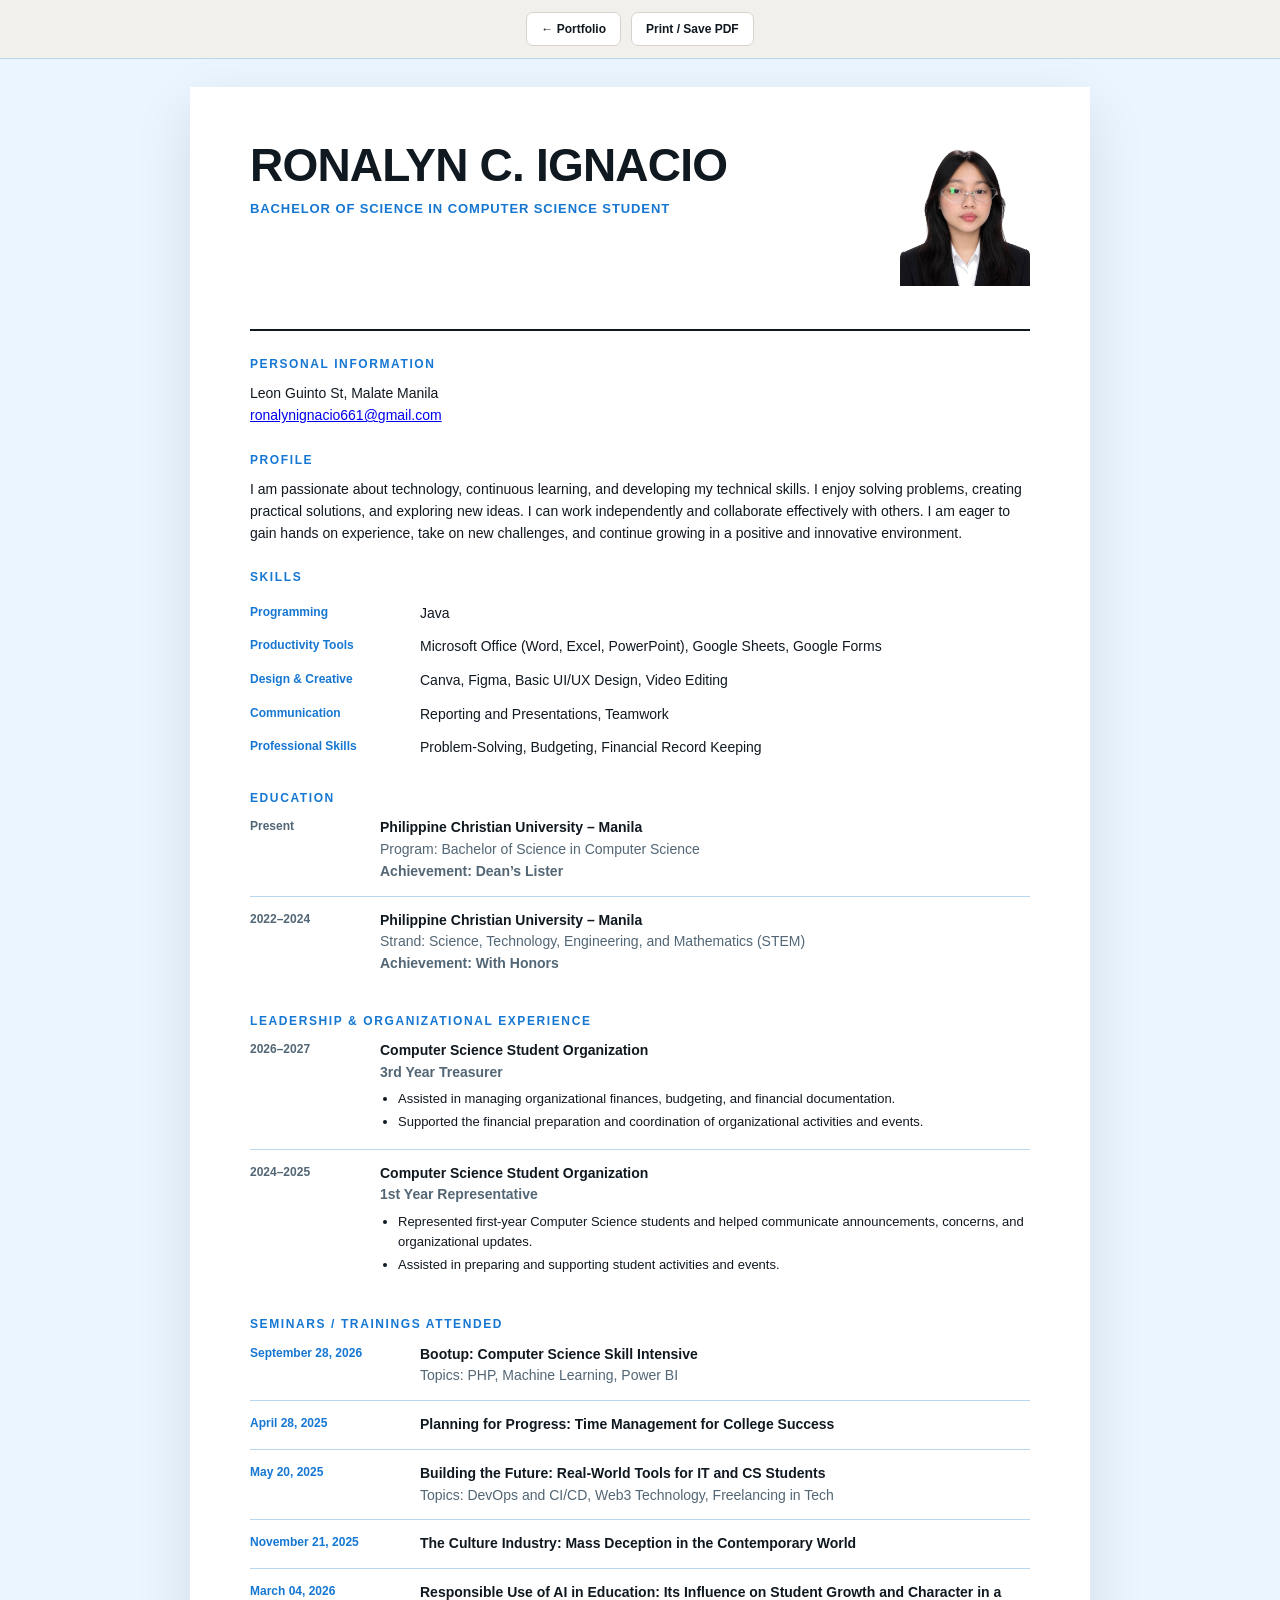
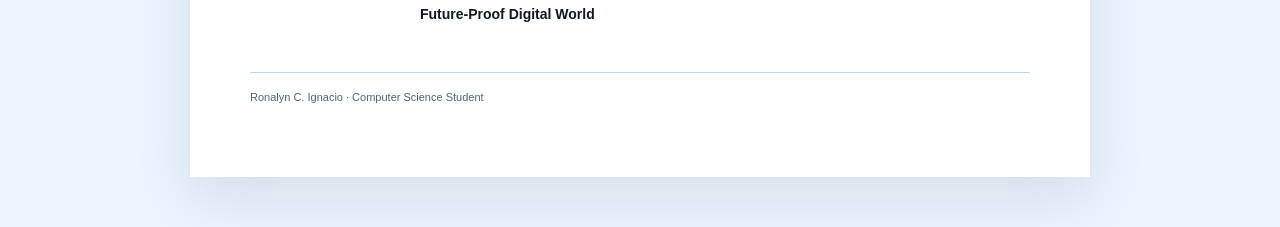
==== commit f236c9c1: "Add files via upload" ====
--- a/index.html
+++ b/index.html
@@ -1,677 +1,263 @@
- <!DOCTYPE html>
+<!DOCTYPE html>
 <html lang="en">
 <head>
     <meta charset="UTF-8">
     <meta name="viewport" content="width=device-width, initial-scale=1.0">
-    <title>Ronalyn C. Ignacio | Portfolio</title>
-    <link rel="icon" type="image/png" href="rci-logo.png">
-    <link rel="stylesheet" href="styles.css">
+    <meta name="description" content="CV of Ronalyn C. Ignacio, Bachelor of Science in Computer Science student.">
+    <title>Ronalyn C. Ignacio | CV</title>
+    <style>
+        :root {
+            --ink: #101820;
+            --muted: #526675;
+            --accent: #1677d2;
+            --accent-light: #67c7ff;
+            --line: #b9d8ef;
+            --paper: #ffffff;
+            --page: #eaf5ff;
+        }
+        * { box-sizing: border-box; }
+        html { scroll-behavior: smooth; }
+        body {
+            margin: 0;
+            background: var(--page);
+            color: var(--ink);
+            font-family: Inter, Arial, sans-serif;
+            line-height: 1.55;
+        }
+        .toolbar {
+            position: sticky;
+            top: 0;
+            z-index: 10;
+            display: flex;
+            justify-content: center;
+            gap: 10px;
+            padding: 12px;
+            background: rgba(241,239,235,.92);
+            backdrop-filter: blur(10px);
+            border-bottom: 1px solid var(--line);
+        }
+        .toolbar button, .toolbar a {
+            border: 1px solid #d8d2ca;
+            border-radius: 7px;
+            padding: 9px 14px;
+            background: var(--paper);
+            color: var(--ink);
+            text-decoration: none;
+            font: 600 12px Inter, Arial, sans-serif;
+            cursor: pointer;
+        }
+        .toolbar button:hover, .toolbar a:hover { border-color: var(--accent); }
+        .cv-page {
+            width: min(100% - 32px, 900px);
+            margin: 28px auto 50px;
+            background: var(--paper);
+            box-shadow: 0 20px 55px rgba(25,20,15,.10);
+        }
+        .cv-inner { padding: 54px 60px 60px; }
+        .cv-header {
+            display: grid;
+            grid-template-columns: 1fr 130px;
+            gap: 30px;
+            align-items: start;
+            padding-bottom: 28px;
+            border-bottom: 2px solid var(--ink);
+        }
+        .name {
+            margin: 0;
+            font: 700 clamp(30px, 5vw, 46px)/1.05 Arial, sans-serif;
+            letter-spacing: -.8px;
+        }
+        .title {
+            margin: 10px 0 18px;
+            color: var(--accent);
+            font-size: 13px;
+            font-weight: 700;
+            letter-spacing: .9px;
+            text-transform: uppercase;
+        }
+        .contact-line { margin: 5px 0; color: var(--muted); font-size: 13px; }
+        .contact-line a { color: inherit; }
+        .cv-photo {
+            width: 130px;
+            height: 160px;
+            border-radius: 10px;
+            object-fit: contain;
+            object-position: center top;
+            background: transparent;
+        }
+        .cv-section { padding-top: 26px; }
+        .cv-section h2 {
+            margin: 0 0 12px;
+            font: 700 12px/1.2 Arial, sans-serif;
+            letter-spacing: 1.6px;
+            text-transform: uppercase;
+            color: var(--accent);
+        }
+        .cv-section p { margin: 0; font-size: 14px; }
+        .cv-list { margin: 0; padding-left: 19px; }
+        .cv-list li { margin: 5px 0; font-size: 14px; }
+        .education-item, .seminar-item {
+            display: grid;
+            grid-template-columns: 110px 1fr;
+            gap: 20px;
+            padding: 13px 0;
+            border-top: 1px solid var(--line);
+        }
+        .education-item:first-of-type, .seminar-item:first-of-type { border-top: 0; padding-top: 0; }
+        .period { font-size: 12px; font-weight: 700; color: var(--muted); }
+        .item-title { margin: 0; font-size: 14px; font-weight: 700; }
+        .item-detail { margin: 3px 0 0; color: var(--muted); font-size: 13px; }
+        .seminar-item { grid-template-columns: 150px 1fr; }
+        .seminar-item .period { color: var(--accent); }
+        .item-bullets { margin: 6px 0 0; padding-left: 18px; }
+        .item-bullets li { margin: 3px 0; font-size: 13px; }
+        .skill-row { display: grid; grid-template-columns: 150px 1fr; gap: 20px; padding: 6px 0; }
+        .skill-row .period { color: var(--accent); }
+        .skill-values { font-weight: 400; }
+        .cv-footer { margin-top: 34px; padding-top: 16px; border-top: 1px solid var(--line); color: var(--muted); font-size: 11px; }
+        @media (max-width: 620px) {
+            .cv-inner { padding: 34px 24px 40px; }
+            .cv-header { grid-template-columns: 1fr; }
+            .cv-photo { width: 105px; height: 130px; order: -1; }
+            .education-item, .seminar-item, .skill-row { grid-template-columns: 1fr; gap: 4px; }
+            .cv-page { width: min(100% - 18px, 900px); margin-top: 10px; }
+        }
+        @media print {
+            body { background: #fff; }
+            .toolbar { display: none; }
+            .cv-page { width: 100%; margin: 0; box-shadow: none; }
+            .cv-inner { padding: 24px 30px 30px; }
+            .cv-section { break-inside: avoid; }
+            .cv-section-split { break-inside: auto; }
+            .education-item, .seminar-item { break-inside: avoid; }
+            body { line-height: 1.38; }
+            .cv-inner { padding: 4px 14px 4px; }
+            .cv-header { padding-bottom: 8px; gap: 20px; }
+            .cv-photo { width: 88px; height: 108px; }
+            .title { margin: 6px 0 0; }
+            .cv-section { padding-top: 7px; }
+            .cv-section h2 { margin-bottom: 7px; }
+            .cv-section p, .cv-list li { font-size: 12.5px; }
+            .education-item, .seminar-item { padding: 4px 0; gap: 14px; }
+            .seminar-item { grid-template-columns: 140px 1fr; }
+            .item-title { font-size: 12.5px; }
+            .item-detail { font-size: 11.5px; margin-top: 1px; }
+            .period { font-size: 11px; }
+            .item-bullets { margin-top: 3px; }
+            .item-bullets li { font-size: 11.5px; margin: 1px 0; }
+            .skill-row { padding: 2px 0; grid-template-columns: 140px 1fr; gap: 14px; }
+            .cv-footer { margin-top: 6px; padding-top: 5px; }
+            @page { size: 8.5in 11in; margin: 7mm; }
+        }
+    </style>
 </head>
-
 <body>
-
-<div class="cursor-dot" id="cursorDot"></div>
-<div class="cursor-ring" id="cursorRing"></div>
-<div class="noise-layer"></div>
-
-<header>
-    <nav class="navbar">
-        <a class="logo" href="#home" aria-label="RCI home">
-            <span class="logo-mark-wrap"><img class="logo-mark-image" src="rci-logo.png" alt="RCI"></span>
-        </a>
-
-        <ul class="nav-links" id="navLinks">
-            <li><a href="#home" class="active">Home</a></li>
-            <li><a href="#about">About</a></li>
-            <li><a href="#skills">Skills</a></li>
-            <li><a href="#journey">Journey</a></li>
-            <li><a href="#experience">Experience</a></li>
-            <li><a href="#certificate">Certificates</a></li>
-            <li><a href="#contact">Contact</a></li>
-        </ul>
-
-        <div class="nav-controls">
-            <button class="theme-toggle" id="themeToggle" type="button" aria-label="Switch to light mode" title="Toggle light/dark mode">
-                <span class="theme-icon" aria-hidden="true">☾</span>
-                <span class="theme-label">Dark</span>
-            </button>
-            <a href="cv/index.html" class="nav-cv-btn" target="_blank" rel="noopener">
-                <span>View My CV</span>
-                <span class="nav-cv-icon" aria-hidden="true">↓</span>
-            </a>
-            <button class="menu-btn" id="menuBtn" aria-label="Toggle menu">☰</button>
+    <div class="toolbar" aria-label="CV actions">
+        <a href="../index.html">← Portfolio</a>
+        <button type="button" id="printCv">Print / Save PDF</button>
+    </div>
+
+    <main class="cv-page">
+        <div class="cv-inner">
+            <header class="cv-header">
+                <div>
+                    <h1 class="name">RONALYN C. IGNACIO</h1>
+                    <p class="title">Bachelor of Science in Computer Science Student</p>
+                </div>
+                <img id="cvPhoto" class="cv-photo" src="profile-cutout-removebg-preview.png" alt="Portrait of Ronalyn C. Ignacio">
+            </header>
+
+            <section class="cv-section">
+                <h2>Personal Information</h2>
+                <p>Leon Guinto St, Malate Manila</p>
+                <p><a href="mailto:ronalynignacio661@gmail.com">ronalynignacio661@gmail.com</a></p>
+            </section>
+
+            <section class="cv-section">
+                <h2>Profile</h2>
+                <p>I am passionate about technology, continuous learning, and developing my technical skills. I enjoy solving problems, creating practical solutions, and exploring new ideas. I can work independently and collaborate effectively with others. I am eager to gain hands on experience, take on new challenges, and continue growing in a positive and innovative environment.</p>
+            </section>
+
+            <section class="cv-section">
+                <h2>Skills</h2>
+                <div class="skill-row"><div class="period">Programming</div><p class="item-title skill-values">Java</p></div>
+                <div class="skill-row"><div class="period">Productivity Tools</div><p class="item-title skill-values">Microsoft Office (Word, Excel, PowerPoint), Google Sheets, Google Forms</p></div>
+                <div class="skill-row"><div class="period">Design &amp; Creative</div><p class="item-title skill-values">Canva, Figma, Basic UI/UX Design, Video Editing</p></div>
+                <div class="skill-row"><div class="period">Communication</div><p class="item-title skill-values">Reporting and Presentations, Teamwork</p></div>
+                <div class="skill-row"><div class="period">Professional Skills</div><p class="item-title skill-values">Problem-Solving, Budgeting, Financial Record Keeping</p></div>
+            </section>
+
+            <section class="cv-section">
+                <h2>Education</h2>
+                <div class="education-item">
+                    <div class="period">Present</div>
+                    <div><p class="item-title">Philippine Christian University – Manila</p><p class="item-detail">Program: Bachelor of Science in Computer Science</p><p class="item-detail"><strong>Achievement: Dean’s Lister</strong></p></div>
+                </div>
+                <div class="education-item">
+                    <div class="period">2022–2024</div>
+                    <div><p class="item-title">Philippine Christian University – Manila</p><p class="item-detail">Strand: Science, Technology, Engineering, and Mathematics (STEM)</p><p class="item-detail"><strong>Achievement: With Honors</strong></p></div>
+                </div>
+            </section>
+
+            <section class="cv-section cv-section-split">
+                <h2>Leadership &amp; Organizational Experience</h2>
+                <div class="education-item">
+                    <div class="period">2026–2027</div>
+                    <div>
+                        <p class="item-title">Computer Science Student Organization</p>
+                        <p class="item-detail"><strong>3rd Year Treasurer</strong></p>
+                        <ul class="item-bullets">
+                            <li>Assisted in managing organizational finances, budgeting, and financial documentation.</li>
+                            <li>Supported the financial preparation and coordination of organizational activities and events.</li>
+                        </ul>
+                    </div>
+                </div>
+                <div class="education-item">
+                    <div class="period">2024–2025</div>
+                    <div>
+                        <p class="item-title">Computer Science Student Organization</p>
+                        <p class="item-detail"><strong>1st Year Representative</strong></p>
+                        <ul class="item-bullets">
+                            <li>Represented first-year Computer Science students and helped communicate announcements, concerns, and organizational updates.</li>
+                            <li>Assisted in preparing and supporting student activities and events.</li>
+                        </ul>
+                    </div>
+                </div>
+            </section>
+
+            <section class="cv-section">
+                <h2>Seminars / Trainings Attended</h2>
+                <div class="seminar-item">
+                    <div class="period">September 28, 2026</div>
+                    <div><p class="item-title">Bootup: Computer Science Skill Intensive</p><p class="item-detail">Topics: PHP, Machine Learning, Power BI</p></div>
+                </div>
+                <div class="seminar-item">
+                    <div class="period">April 28, 2025</div>
+                    <div><p class="item-title">Planning for Progress: Time Management for College Success</p></div>
+                </div>
+                <div class="seminar-item">
+                    <div class="period">May 20, 2025</div>
+                    <div><p class="item-title">Building the Future: Real-World Tools for IT and CS Students</p><p class="item-detail">Topics: DevOps and CI/CD, Web3 Technology, Freelancing in Tech</p></div>
+                </div>
+                <div class="seminar-item">
+                    <div class="period">November 21, 2025</div>
+                    <div><p class="item-title">The Culture Industry: Mass Deception in the Contemporary World</p></div>
+                </div>
+                <div class="seminar-item">
+                    <div class="period">March 04, 2026</div>
+                    <div><p class="item-title">Responsible Use of AI in Education: Its Influence on Student Growth and Character in a Future-Proof Digital World</p></div>
+                </div>
+            </section>
+
+            <p class="cv-footer">Ronalyn C. Ignacio · Computer Science Student</p>
         </div>
-    </nav>
-</header>
-
-<section id="home" class="hero">
-    <div class="hero-copy">
-        <p class="eyebrow">BS Computer Science Student</p>
-
-        <h1>
-            Hi, I'm <span class="line-wrap" data-line="Ronalyn C."></span>
-            <span class="line-wrap accent-text" data-line="Ignacio"></span>
-        </h1>
-
-        <p class="hero-text">
-            I like learning new things, solving problems, and turning ideas
-            into useful, working solutions, one project at a time.
-        </p>
-
-        <ul class="hero-contact" aria-label="Contact information">
-            <li class="contact-item is-link">
-                <span class="contact-icon" aria-hidden="true">📞</span>
-                <a href="tel:09393477300" aria-label="Call Ronalyn at 09393477300">09393477300</a>
-            </li>
-            <li class="contact-item is-link">
-                <span class="contact-icon" aria-hidden="true">✉️</span>
-                <a href="mailto:ronalynignacio661@gmail.com" aria-label="Email Ronalyn at ronalynignacio661@gmail.com">ronalynignacio661@gmail.com</a>
-            </li>
-            <li class="contact-item">
-                <span class="contact-icon" aria-hidden="true">📍</span>
-                <span>Leon Guinto St, Malate, Manila</span>
-            </li>
-        </ul>
-
-        <div class="hero-social" aria-label="Social media">
-            <a class="social-link" href="https://www.facebook.com/ronalyn.ignacio.446728/" target="_blank" rel="noopener noreferrer" aria-label="Ronalyn on Facebook" title="Facebook"><svg viewBox="0 0 24 24" width="18" height="18" fill="currentColor" aria-hidden="true"><path d="M24 12.07C24 5.4 18.63 0 12 0S0 5.4 0 12.07c0 6.02 4.39 11.02 10.13 11.93v-8.44H7.08v-3.49h3.05V9.41c0-3.03 1.79-4.7 4.53-4.7 1.31 0 2.69.24 2.69.24v2.97h-1.52c-1.49 0-1.96.93-1.96 1.88v2.27h3.33l-.53 3.49h-2.8V24C19.61 23.09 24 18.09 24 12.07z"/></svg></a>
-            <a class="social-link" href="https://www.tiktok.com/@rnly11" target="_blank" rel="noopener noreferrer" aria-label="Ronalyn on TikTok" title="TikTok"><svg viewBox="0 0 24 24" width="18" height="18" fill="currentColor" aria-hidden="true"><path d="M19.59 6.69a4.83 4.83 0 0 1-3.77-4.25V2h-3.45v13.67a2.89 2.89 0 0 1-5.2 1.74 2.89 2.89 0 0 1 2.31-4.64 2.93 2.93 0 0 1 .88.13V9.4a6.84 6.84 0 0 0-1-.05A6.33 6.33 0 0 0 5 20.1a6.34 6.34 0 0 0 10.86-4.43v-7a8.16 8.16 0 0 0 4.77 1.52v-3.4a4.85 4.85 0 0 1-1.04-.1z"/></svg></a>
-        </div>
-
-        <div class="hero-actions">
-            <a href="#contact" class="btn btn-solid">Get in touch</a>
-            <a href="#skills" class="btn btn-outline">See my skills</a>
-        </div>
-
-        <div class="stat-row">
-            <div class="stat">
-                <span class="stat-num">6+</span>
-                <span class="stat-label">Core skills</span>
-            </div>
-            <div class="stat">
-                <span class="stat-num">9</span>
-                <span class="stat-label">Seminars Attended</span>
-            </div>
-            <div class="stat">
-                <span class="stat-num">4</span>
-                <span class="stat-label">Years at PCU Manila</span>
-            </div>
-        </div>
-    </div>
-
-    <div class="hero-photo-wrap">
-        <div class="hero-photo-orbit orbit-one"></div>
-        <div class="hero-photo-orbit orbit-two"></div>
-
-        <div class="hero-photo-card">
-            <div class="photo-shine"></div>
-
-            <div class="profile-photo-stage">
-                <span class="profile-card-glow"></span>
-                <img src="profile-cutout-removebg-preview.png" alt="Portrait of Ronalyn C. Ignacio">
-            </div>
-
-            <div class="profile-info-label">
-                <div class="profile-handle">
-                    <span class="profile-status-dot"></span>
-                    <span>@Rnly_Ignc</span>
-                </div>
-                <span class="profile-opportunity">Open to Opportunities</span>
-            </div>
-
-        
-        </div>
-    </div>
-</section>
-
-<section id="about" class="section">
-    <div class="section-head reveal">
-        <p class="section-tag">About</p>
-        <h2>Who I am</h2>
-    </div>
-
-    <div class="about-grid">
-        <div class="about-content reveal">
-            <p>
-                I am passionate about technology, continuous learning, and
-                developing my technical skills.
-            </p>
-            <p>
-                I enjoy solving problems, creating practical solutions, and
-                exploring new ideas. I can work independently and collaborate
-                effectively with others.
-            </p>
-            <p>
-                I am eager to gain hands on experience, take on new challenges,
-                and continue growing in a positive and innovative environment.
-            </p>
-        </div>
-
-        <div class="about-card reveal">
-            <h3>Currently</h3>
-            <p class="about-card-main">Philippine Christian University – Manila</p>
-            <p class="about-card-sub">Bachelor of Science in Computer Science</p>
-            <div class="about-card-divider"></div>
-            <h3>Based in</h3>
-            <p class="about-card-main">Malate, Manila</p>
-        </div>
-    </div>
-</section>
-
-<section id="skills" class="section dark-section">
-    <div class="section-head reveal">
-        <p class="section-tag">Capabilities</p>
-        <h2>Skills &amp; tools</h2>
-    </div>
-
-    <div class="skills-grid">
-
-        <div class="skill-card reveal reveal-stagger" data-tilt aria-label="Programming skill card">
-            <div class="skill-card-inner">
-                <div class="skill-card-face skill-card-front">
-                    <div class="skill-icon">💻</div>
-                    <h3>Programming</h3>
-                    <span class="flip-hint">Hover to explore</span>
-                </div>
-                <div class="skill-card-face skill-card-back">
-                    <span class="skill-back-label">PROGRAMMING</span>
-                    <h3>Programming</h3>
-                    <p>Building problem-solving skills through hands-on programming practice.</p>
-                    <ul class="skill-list">
-                        <li>Java</li>
-                    </ul>
-                </div>
-            </div>
-        </div>
-
-        <div class="skill-card reveal reveal-stagger" data-tilt aria-label="Productivity tools skill card">
-            <div class="skill-card-inner">
-                <div class="skill-card-face skill-card-front">
-                    <div class="skill-icon">🖥️</div>
-                    <h3>Productivity tools</h3>
-                    <span class="flip-hint">Hover to explore</span>
-                </div>
-                <div class="skill-card-face skill-card-back">
-                    <span class="skill-back-label">PRODUCTIVITY TOOLS</span>
-                    <h3>Productivity tools</h3>
-                    <p>Word, Excel, PowerPoint, and Google tools for organizing data.</p>
-                    <ul class="skill-list">
-                        <li>Microsoft Office</li>
-                        <li>Google Sheets</li>
-                        <li>Google Forms</li>
-                    </ul>
-                </div>
-            </div>
-        </div>
-
-        <div class="skill-card reveal reveal-stagger" data-tilt aria-label="Design skill card">
-            <div class="skill-card-inner">
-                <div class="skill-card-face skill-card-front">
-                    <div class="skill-icon">🎨</div>
-                    <h3>Design</h3>
-                    <span class="flip-hint">Hover to explore</span>
-                </div>
-                <div class="skill-card-face skill-card-back">
-                    <span class="skill-back-label">DESIGN</span>
-                    <h3>Design</h3>
-                    <p>Creates clean, simple visuals and layouts.</p>
-                    <ul class="skill-list">
-                        <li>Canva</li>
-                        <li>Figma</li>
-                        <li>Basic UI/UX Design</li>
-                    </ul>
-                </div>
-            </div>
-        </div>
-
-        <div class="skill-card reveal reveal-stagger" data-tilt aria-label="Creative and documentation skill card">
-            <div class="skill-card-inner">
-                <div class="skill-card-face skill-card-front">
-                    <div class="skill-icon">🎬</div>
-                    <h3>Creative &amp; documentation</h3>
-                    <span class="flip-hint">Hover to explore</span>
-                </div>
-                <div class="skill-card-face skill-card-back">
-                    <span class="skill-back-label">CORE SKILL</span>
-                    <h3>Creative &amp; documentation</h3>
-                    <p>Can turn ideas and project details into clear, engaging visual content and well-structured reports.</p>
-                    <ul class="skill-list">
-                        <li>Video editing</li>
-                        <li>Reporting and Presentations</li>
-                    </ul>
-                </div>
-            </div>
-        </div>
-
-        <div class="skill-card reveal reveal-stagger" data-tilt aria-label="Teamwork and collaboration skill card">
-            <div class="skill-card-inner">
-                <div class="skill-card-face skill-card-front">
-                    <div class="skill-icon">🤝</div>
-                    <h3>Working with others</h3>
-                    <span class="flip-hint">Hover to explore</span>
-                </div>
-                <div class="skill-card-face skill-card-back">
-                    <span class="skill-back-label">CORE SKILL</span>
-                    <h3>Working with others</h3>
-                    <p>Works well independently and with a team, with a focus on communication, cooperation, and shared goals.</p>
-                    <ul class="skill-list">
-                        <li>Teamwork</li>
-                        <li>Collaboration</li>
-                    </ul>
-                </div>
-            </div>
-        </div>
-
-        <div class="skill-card reveal reveal-stagger" data-tilt aria-label="Professional skills skill card">
-            <div class="skill-card-inner">
-                <div class="skill-card-face skill-card-front">
-                    <div class="skill-icon">📒</div>
-                    <h3>Professional skills</h3>
-                    <span class="flip-hint">Hover to explore</span>
-                </div>
-                <div class="skill-card-face skill-card-back">
-                    <span class="skill-back-label">PROFESSIONAL SKILLS</span>
-                    <h3>Professional skills</h3>
-                    <p>Careful with numbers when handling funds and records.</p>
-                    <ul class="skill-list">
-                        <li>Problem-Solving</li>
-                        <li>Budgeting</li>
-                        <li>Financial Record Keeping</li>
-                    </ul>
-                </div>
-            </div>
-        </div>
-
-    </div>
-</section>
-
-<section id="journey" class="section journey-section">
-    <div class="section-head reveal">
-        <p class="section-tag">Academic Background</p>
-        <h2>My Journey</h2>
-    </div>
-
-    <div class="journey-slideshow" data-journey-slider>
-        <div class="journey-slides" aria-live="polite">
-            <div class="journey-slide is-active" data-journey-slide="0" aria-label="Education slide">
-                <div class="journey-slide-head reveal">
-                    <div>
-                        <p class="journey-subsection-kicker">Slide 1</p>
-                        <h3>Education</h3>
-                    </div>
-                    <span class="journey-slide-count">01 / 02</span>
-                </div>
-
-                <div class="journey-timeline" aria-label="Education timeline">
-                    <div class="journey-timeline-item journey-education reveal reveal-stagger">
-                        <div class="journey-timeline-marker" aria-hidden="true"></div>
-                        <article class="journey-timeline-content">
-                            <div class="journey-entry-head">
-                                <span class="journey-category">Education</span>
-                                <time class="journey-period">Present</time>
-                            </div>
-                            <p class="journey-detail-label">Institution</p>
-                            <h3>Philippine Christian University – Manila</h3>
-                            <p class="journey-detail-label">Program</p>
-                            <p class="journey-role">Bachelor of Science in Computer Science</p>
-                            <div class="journey-achievement-block">
-                                <span class="journey-detail-label">Academic Achievement</span>
-                                <p class="journey-achievement">Dean’s Lister</p>
-                            </div>
-                        </article>
-                    </div>
-
-                    <div class="journey-timeline-item journey-education reveal reveal-stagger">
-                        <div class="journey-timeline-marker" aria-hidden="true"></div>
-                        <article class="journey-timeline-content">
-                            <div class="journey-entry-head">
-                                <span class="journey-category">Education</span>
-                                <time class="journey-period">2022 – 2024</time>
-                            </div>
-                            <p class="journey-detail-label">Institution</p>
-                            <h3>Philippine Christian University – Manila</h3>
-                            <p class="journey-detail-label">Strand</p>
-                            <p class="journey-role">Science, Technology, Engineering, and Mathematics (STEM)</p>
-                            <div class="journey-achievement-block">
-                                <span class="journey-detail-label">Academic Achievement</span>
-                                <p class="journey-achievement">With Honors</p>
-                            </div>
-                        </article>
-                    </div>
-
-                </div>
-            </div>
-
-            <div class="journey-slide" data-journey-slide="1" aria-label="Seminars and trainings slide" hidden>
-                <div class="journey-slide-head reveal">
-                    <div>
-                        <p class="journey-subsection-kicker">Slide 2</p>
-                        <h3>Seminars &amp; Trainings</h3>
-                    </div>
-                    <span class="journey-slide-count">02 / 02</span>
-                </div>
-
-                <div class="journey-timeline" aria-label="Seminars and trainings timeline">
-                    <div class="journey-timeline-item journey-seminar reveal reveal-stagger">
-                        <div class="journey-timeline-marker" aria-hidden="true"></div>
-                        <article class="journey-timeline-content">
-                            <div class="journey-entry-head"><span class="journey-category">Seminar &amp; Training</span><time class="journey-period">September 28, 2026</time></div>
-                            <p class="journey-detail-label">Event</p><h3>Bootup: Computer Science Skill Intensive</h3>
-                            <p class="journey-detail-label">Focus</p><p class="journey-role">PHP</p>
-                        </article>
-                    </div>
-                    <div class="journey-timeline-item journey-seminar reveal reveal-stagger">
-                        <div class="journey-timeline-marker" aria-hidden="true"></div>
-                        <article class="journey-timeline-content">
-                            <div class="journey-entry-head"><span class="journey-category">Seminar &amp; Training</span><time class="journey-period">September 28, 2026</time></div>
-                            <p class="journey-detail-label">Event</p><h3>Bootup: Computer Science Skill Intensive</h3>
-                            <p class="journey-detail-label">Focus</p><p class="journey-role">Machine Learning</p>
-                        </article>
-                    </div>
-                    <div class="journey-timeline-item journey-seminar reveal reveal-stagger">
-                        <div class="journey-timeline-marker" aria-hidden="true"></div>
-                        <article class="journey-timeline-content">
-                            <div class="journey-entry-head"><span class="journey-category">Seminar &amp; Training</span><time class="journey-period">September 28, 2026</time></div>
-                            <p class="journey-detail-label">Event</p><h3>Bootup: Computer Science Skill Intensive</h3>
-                            <p class="journey-detail-label">Focus</p><p class="journey-role">Power BI</p>
-                        </article>
-                    </div>
-                    <div class="journey-timeline-item journey-seminar reveal reveal-stagger">
-                        <div class="journey-timeline-marker" aria-hidden="true"></div>
-                        <article class="journey-timeline-content">
-                            <div class="journey-entry-head"><span class="journey-category">Seminar &amp; Training</span><time class="journey-period">March 04, 2026</time></div>
-                            <p class="journey-detail-label">Event</p><h3>Responsible Use of AI in Education: Its Influence on Student Growth and Character in a Future-Proof Digital World</h3>
-                        </article>
-                    </div>
-                    <div class="journey-timeline-item journey-seminar reveal reveal-stagger">
-                        <div class="journey-timeline-marker" aria-hidden="true"></div>
-                        <article class="journey-timeline-content">
-                            <div class="journey-entry-head"><span class="journey-category">Seminar &amp; Training</span><time class="journey-period">November 21, 2025</time></div>
-                            <p class="journey-detail-label">Event</p><h3>The Culture Industry: Mass Deception in the Contemporary World</h3>
-                        </article>
-                    </div>
-                    <div class="journey-timeline-item journey-seminar reveal reveal-stagger">
-                        <div class="journey-timeline-marker" aria-hidden="true"></div>
-                        <article class="journey-timeline-content">
-                            <div class="journey-entry-head"><span class="journey-category">Seminar &amp; Training</span><time class="journey-period">May 20, 2025</time></div>
-                            <p class="journey-detail-label">Event</p><h3>Building the Future: Real-World Tools for IT and CS Students</h3>
-                            <p class="journey-detail-label">Focus</p><p class="journey-role">DevOps and CI/CD</p>
-                        </article>
-                    </div>
-                    <div class="journey-timeline-item journey-seminar reveal reveal-stagger">
-                        <div class="journey-timeline-marker" aria-hidden="true"></div>
-                        <article class="journey-timeline-content">
-                            <div class="journey-entry-head"><span class="journey-category">Seminar &amp; Training</span><time class="journey-period">May 20, 2025</time></div>
-                            <p class="journey-detail-label">Event</p><h3>Building the Future: Real-World Tools for IT and CS Students</h3>
-                            <p class="journey-detail-label">Focus</p><p class="journey-role">Web3 Technology</p>
-                        </article>
-                    </div>
-                    <div class="journey-timeline-item journey-seminar reveal reveal-stagger">
-                        <div class="journey-timeline-marker" aria-hidden="true"></div>
-                        <article class="journey-timeline-content">
-                            <div class="journey-entry-head"><span class="journey-category">Seminar &amp; Training</span><time class="journey-period">May 20, 2025</time></div>
-                            <p class="journey-detail-label">Event</p><h3>Building the Future: Real-World Tools for IT and CS Students</h3>
-                            <p class="journey-detail-label">Focus</p><p class="journey-role">Freelancing in Tech</p>
-                        </article>
-                    </div>
-                    <div class="journey-timeline-item journey-seminar reveal reveal-stagger">
-                        <div class="journey-timeline-marker" aria-hidden="true"></div>
-                        <article class="journey-timeline-content">
-                            <div class="journey-entry-head"><span class="journey-category">Seminar &amp; Training</span><time class="journey-period">April 28, 2025</time></div>
-                            <p class="journey-detail-label">Event</p><h3>Planning for Progress: Time Management for College Success</h3>
-                        </article>
-                    </div>
-                </div>
-
-                <div class="journey-subsection-head reveal">
-                    <p class="journey-subsection-kicker">Organizations Joined</p>
-                    <h3>Organizations</h3>
-                </div>
-
-                <div class="journey-timeline" aria-label="Organizations timeline">
-                    <div class="journey-timeline-item journey-organization reveal reveal-stagger">
-                        <div class="journey-timeline-marker" aria-hidden="true"></div>
-                        <article class="journey-timeline-content">
-                            <div class="journey-entry-head"><span class="journey-category">Organization</span><time class="journey-period">2026 – 2027</time></div>
-                            <p class="journey-detail-label">Organization</p><h3>Computer Science Student Organization</h3>
-                            <p class="journey-detail-label">Role</p><p class="journey-role">3rd Year Treasurer</p>
-                            <p class="journey-detail-label">Description</p>
-                            <p>Responsible for assisting with the organization’s financial management, including monitoring funds, recording transactions, and helping ensure that expenses are properly documented.</p>
-                        </article>
-                    </div>
-                    <div class="journey-timeline-item journey-organization reveal reveal-stagger">
-                        <div class="journey-timeline-marker" aria-hidden="true"></div>
-                        <article class="journey-timeline-content">
-                            <div class="journey-entry-head"><span class="journey-category">Organization</span><time class="journey-period">2024 – 2025</time></div>
-                            <p class="journey-detail-label">Organization</p><h3>Computer Science Student Organization</h3>
-                            <p class="journey-detail-label">Role</p><p class="journey-role">1st Year Representative</p>
-                            <p class="journey-detail-label">Description</p>
-                            <p>Represented first-year Computer Science students, helped communicate their concerns and suggestions, and assisted in organization activities and events.</p>
-                        </article>
-                    </div>
-                </div>
-            </div>
-        </div>
-
-        <div class="journey-slide-controls" aria-label="Journey slide navigation">
-            <button class="journey-slide-button" type="button" data-journey-prev aria-label="Previous slide">← Previous</button>
-            <div class="journey-slide-indicators" role="tablist" aria-label="Journey slides">
-                <button class="journey-slide-dot is-active" type="button" role="tab" aria-selected="true" aria-label="Go to Education slide" data-journey-goto="0">01</button>
-                <button class="journey-slide-dot" type="button" role="tab" aria-selected="false" aria-label="Go to Seminars and Trainings slide" data-journey-goto="1">02</button>
-            </div>
-            <button class="journey-slide-button" type="button" data-journey-next aria-label="Next slide">Next →</button>
-        </div>
-    </div>
-</section>
-
-<section id="experience" class="section journey-section">
-    <div class="section-head reveal">
-        <p class="section-tag">Experience</p>
-        <h2>Leadership</h2>
-    </div>
-
-    <div class="experience-rows">
-        <div class="experience-row" aria-label="Leadership experience">
-            <div class="journey-slide-head reveal">
-                <div>
-                    <p class="journey-subsection-kicker">Experience</p>
-                    <h3>Leadership</h3>
-                </div>
-                <span class="journey-slide-count">01 / 01</span>
-            </div>
-            <div class="journey-timeline">
-                    <div class="journey-timeline-item reveal reveal-stagger">
-                        <div class="journey-timeline-marker" aria-hidden="true"></div>
-                        <article class="journey-timeline-content">
-                            <div class="journey-entry-head"><span class="journey-category">Leadership</span><time class="journey-period">2026 – 2027</time></div>
-                            <p class="journey-detail-label">Organization</p><p class="journey-role">Computer Science Student Organization</p>
-                            <p class="journey-detail-label">Role</p><h3>3rd Year Treasurer</h3>
-                            <p>Responsible for assisting with the organization’s financial management, including monitoring funds, recording transactions, and helping ensure that expenses are properly documented.</p>
-                        </article>
-                    </div>
-                    <div class="journey-timeline-item reveal reveal-stagger">
-                        <div class="journey-timeline-marker" aria-hidden="true"></div>
-                        <article class="journey-timeline-content">
-                            <div class="journey-entry-head"><span class="journey-category">Leadership</span><time class="journey-period">2024 – 2025</time></div>
-                            <p class="journey-detail-label">Organization</p><p class="journey-role">Computer Science Student Organization</p>
-                            <p class="journey-detail-label">Role</p><h3>1st Year Representative</h3>
-                            <p>Represented first-year Computer Science students, helped communicate their concerns and suggestions, and assisted in organization activities and events.</p>
-                        </article>
-                    </div>
-            </div>
-        </div>
-    </div>
-</section>
-
-<section id="certificate" class="section certificate-section">
-    <div class="section-head reveal">
-        <p class="section-tag">Credentials</p>
-        <h2>CERTIFICATE</h2>
-    </div>
-
-    <div class="certificate-grid">
-        <article class="certificate-card reveal reveal-stagger">
-            <div class="certificate-media">
-                <img src="PHP.png" alt="Certificate: Bootup: Computer Science Skill Intensive — Topics: PHP">
-            </div>
-            <div class="certificate-card-label">Bootup: Computer Science Skill Intensive<br><span>Topics: PHP</span></div>
-        </article>
-
-        <article class="certificate-card reveal reveal-stagger">
-            <div class="certificate-media">
-                <img src="Learning Machine.png" alt="Certificate: Bootup: Computer Science Skill Intensive — Topics: Machine Learning">
-            </div>
-            <div class="certificate-card-label">Bootup: Computer Science Skill Intensive<br><span>Topics: Machine Learning</span></div>
-        </article>
-
-        <article class="certificate-card reveal reveal-stagger">
-            <div class="certificate-media">
-                <img src="Power BI.png" alt="Certificate: Bootup: Computer Science Skill Intensive — Topics: Power BI">
-            </div>
-            <div class="certificate-card-label">Bootup: Computer Science Skill Intensive<br><span>Topics: Power BI</span></div>
-        </article>
-
-        <article class="certificate-card reveal reveal-stagger">
-            <div class="certificate-media">
-                <img src="Workshop.png" alt="Certificate: Planning for Progress: Time Management for College Success">
-            </div>
-            <div class="certificate-card-label">Planning for Progress: Time Management for College Success</div>
-        </article>
-
-        <article class="certificate-card reveal reveal-stagger">
-            <div class="certificate-media">
-                <img src="DevOps.png" alt="Certificate: Building the Future: Real-World Tools for IT and CS Students — Topics: DevOps and CI/CD">
-            </div>
-            <div class="certificate-card-label">Building the Future: Real-World Tools for IT and CS Students<br><span>Topics: DevOps and CI/CD</span></div>
-        </article>
-
-        <article class="certificate-card reveal reveal-stagger">
-            <div class="certificate-media">
-                <img src="Web3.png" alt="Certificate: Building the Future: Real-World Tools for IT and CS Students — Topics: Web3 Technology">
-            </div>
-            <div class="certificate-card-label">Building the Future: Real-World Tools for IT and CS Students<br><span>Topics: Web3 Technology</span></div>
-        </article>
-
-        <article class="certificate-card reveal reveal-stagger">
-            <div class="certificate-media">
-                <img src="Freelancing.png" alt="Certificate: Building the Future: Real-World Tools for IT and CS Students — Topics: Freelancing in Tech">
-            </div>
-            <div class="certificate-card-label">Building the Future: Real-World Tools for IT and CS Students<br><span>Topics: Freelancing in Tech</span></div>
-        </article>
-
-        <article class="certificate-card reveal reveal-stagger">
-            <div class="certificate-media">
-                <img src="The Culture Insdustry.png" alt="Certificate: The Culture Industry: Mass Deception in the Contemporary World">
-            </div>
-            <div class="certificate-card-label">The Culture Industry: Mass Deception in the Contemporary World</div>
-        </article>
-
-        <article class="certificate-card reveal reveal-stagger">
-            <div class="certificate-media">
-                <img src="Responsible Use of AI in Education.png" alt="Certificate: Responsible Use of AI in Education: Its Influence on Student Growth and Character in a Future-Proof Digital World">
-            </div>
-            <div class="certificate-card-label">Responsible Use of AI in Education: Its Influence on Student Growth and Character in a Future-Proof Digital World</div>
-        </article>
-    </div>
-</section>
-
-
-<!-- CERTIFICATE LIGHTBOX -->
-<div class="certificate-lightbox" id="certificateLightbox" aria-hidden="true">
-    <div class="certificate-lightbox-backdrop" data-lightbox-close></div>
-    <div class="certificate-lightbox-dialog" role="dialog" aria-modal="true" aria-label="Certificate preview">
-        <button class="certificate-lightbox-close" type="button" aria-label="Close certificate preview" data-lightbox-close>×</button>
-        <img id="certificateLightboxImage" class="certificate-lightbox-image" src="" alt="Full certificate preview">
-    </div>
-</div>
-
-<section id="contact" class="contact">
-
-    <div class="section-head reveal">
-        <p class="section-tag">Get in touch</p>
-        <h2><a class="connect-link" href="https://mail.google.com/mail/u/0/#inbox" target="_blank" rel="noopener noreferrer">Let's connect</a></h2>
-    </div>
-
-    <div class="contact-grid reveal">
-        <div class="contact-info">
-            <p class="contact-lead">
-                I'm always interested in new opportunities and projects.
-                Whether you have a question or just want to say hi, feel
-                free to reach out.
-            </p>
-
-            <div class="contact-item">
-                <span class="contact-icon">✉️</span>
-                <a href="mailto:ronalynignacio661@gmail.com" aria-label="Email Ronalyn at Gmail" onclick="window.location.href=this.href; return false;">ronalynignacio661@gmail.com</a>
-            </div>
-
-            <div class="contact-item">
-                <span class="contact-icon">📞</span>
-                <a href="tel:09393477300">09393477300</a>
-            </div>
-
-            <div class="contact-item">
-                <span class="contact-icon">◎</span>
-                <a href="https://www.instagram.com/rnly_ignc/" target="_blank" rel="noopener noreferrer">@rnly_ignc</a>
-            </div>
-
-            <div class="contact-item">
-                <span class="contact-icon">📍</span>
-                <span>Leon Guinto St, Malate, Manila</span>
-            </div>
-
-            <div class="contact-social" aria-label="Social media">
-                <a class="social-chip" href="https://www.facebook.com/ronalyn.ignacio.446728/" target="_blank" rel="noopener noreferrer" aria-label="Ronalyn on Facebook">
-                    <span class="social-chip-icon"><svg viewBox="0 0 24 24" width="18" height="18" fill="currentColor" aria-hidden="true"><path d="M24 12.07C24 5.4 18.63 0 12 0S0 5.4 0 12.07c0 6.02 4.39 11.02 10.13 11.93v-8.44H7.08v-3.49h3.05V9.41c0-3.03 1.79-4.7 4.53-4.7 1.31 0 2.69.24 2.69.24v2.97h-1.52c-1.49 0-1.96.93-1.96 1.88v2.27h3.33l-.53 3.49h-2.8V24C19.61 23.09 24 18.09 24 12.07z"/></svg></span>
-                    <span class="social-chip-text"><span class="social-chip-name">Facebook</span><span class="social-chip-handle">Ronalyn Ignacio</span></span>
-                </a>
-                <a class="social-chip" href="https://www.tiktok.com/@rnly11" target="_blank" rel="noopener noreferrer" aria-label="Ronalyn on TikTok">
-                    <span class="social-chip-icon"><svg viewBox="0 0 24 24" width="18" height="18" fill="currentColor" aria-hidden="true"><path d="M19.59 6.69a4.83 4.83 0 0 1-3.77-4.25V2h-3.45v13.67a2.89 2.89 0 0 1-5.2 1.74 2.89 2.89 0 0 1 2.31-4.64 2.93 2.93 0 0 1 .88.13V9.4a6.84 6.84 0 0 0-1-.05A6.33 6.33 0 0 0 5 20.1a6.34 6.34 0 0 0 10.86-4.43v-7a8.16 8.16 0 0 0 4.77 1.52v-3.4a4.85 4.85 0 0 1-1.04-.1z"/></svg></span>
-                    <span class="social-chip-text"><span class="social-chip-name">TikTok</span><span class="social-chip-handle">@rnly11</span></span>
-                </a>
-            </div>
-        </div>
-
-        <form class="contact-form" id="contactForm">
-            <input type="text" name="name" placeholder="Your name" required>
-            <input type="email" name="email" placeholder="Your email" required>
-            <input type="text" name="subject" placeholder="Subject">
-            <textarea name="message" placeholder="Your message" rows="4" required></textarea>
-            <button type="submit" class="btn btn-solid">Send message</button>
-        </form>
-    </div>
-
-</section>
-
-<footer>
-    <p>© 2026 Ronalyn C. Ignacio</p>
-    <p>BS Computer Science</p>
-</footer>
-
-<!-- RONA AI FLOATING CHAT WIDGET -->
-<div class="chat-widget" id="chatWidget">
-    <div class="chat-widget-panel" id="chatWidgetPanel" role="dialog" aria-label="Chat with Rona, the portfolio AI assistant" hidden>
-        <div class="chat-widget-header">
-            <span class="chat-widget-title">Chat with Rona</span>
-            <button class="chat-widget-close" type="button" id="chatWidgetClose" aria-label="Close chat">×</button>
-        </div>
-        <iframe
-            src="https://www.chatbase.co/chatbot-iframe/tCMckbZ981jxanKKjU8pY"
-            width="100%"
-            style="height: 100%; min-height: 700px"
-            frameborder="0"
-            referrerpolicy="no-referrer-when-downgrade"
-            allow="microphone"
-            title="Rona AI Portfolio Assistant"
-        ></iframe>
-    </div>
-    <button class="chat-widget-launcher" type="button" id="chatWidgetLauncher" aria-label="Open chat with Rona" aria-expanded="false" aria-controls="chatWidgetPanel">
-        <svg class="chat-icon-open" viewBox="0 0 24 24" width="26" height="26" fill="currentColor" aria-hidden="true"><path d="M4 3h16a2 2 0 0 1 2 2v11a2 2 0 0 1-2 2H9.4l-4.7 3.9A.8.8 0 0 1 3.4 21v-3H4a2 2 0 0 1-2-2V5a2 2 0 0 1 2-2z" transform="translate(0 .2)"/></svg>
-        <svg class="chat-icon-close" viewBox="0 0 24 24" width="22" height="22" fill="none" stroke="currentColor" stroke-width="2.4" stroke-linecap="round" aria-hidden="true"><path d="M6 6l12 12M18 6L6 18"/></svg>
-    </button>
-</div>
-
-<script src="script.js"></script>
-
+    </main>
+
+    <script>
+        (function () {
+            const printBtn = document.getElementById("printCv");
+            if (printBtn) printBtn.addEventListener("click", function () { window.print(); });
+        })();
+    </script>
 </body>
 </html>
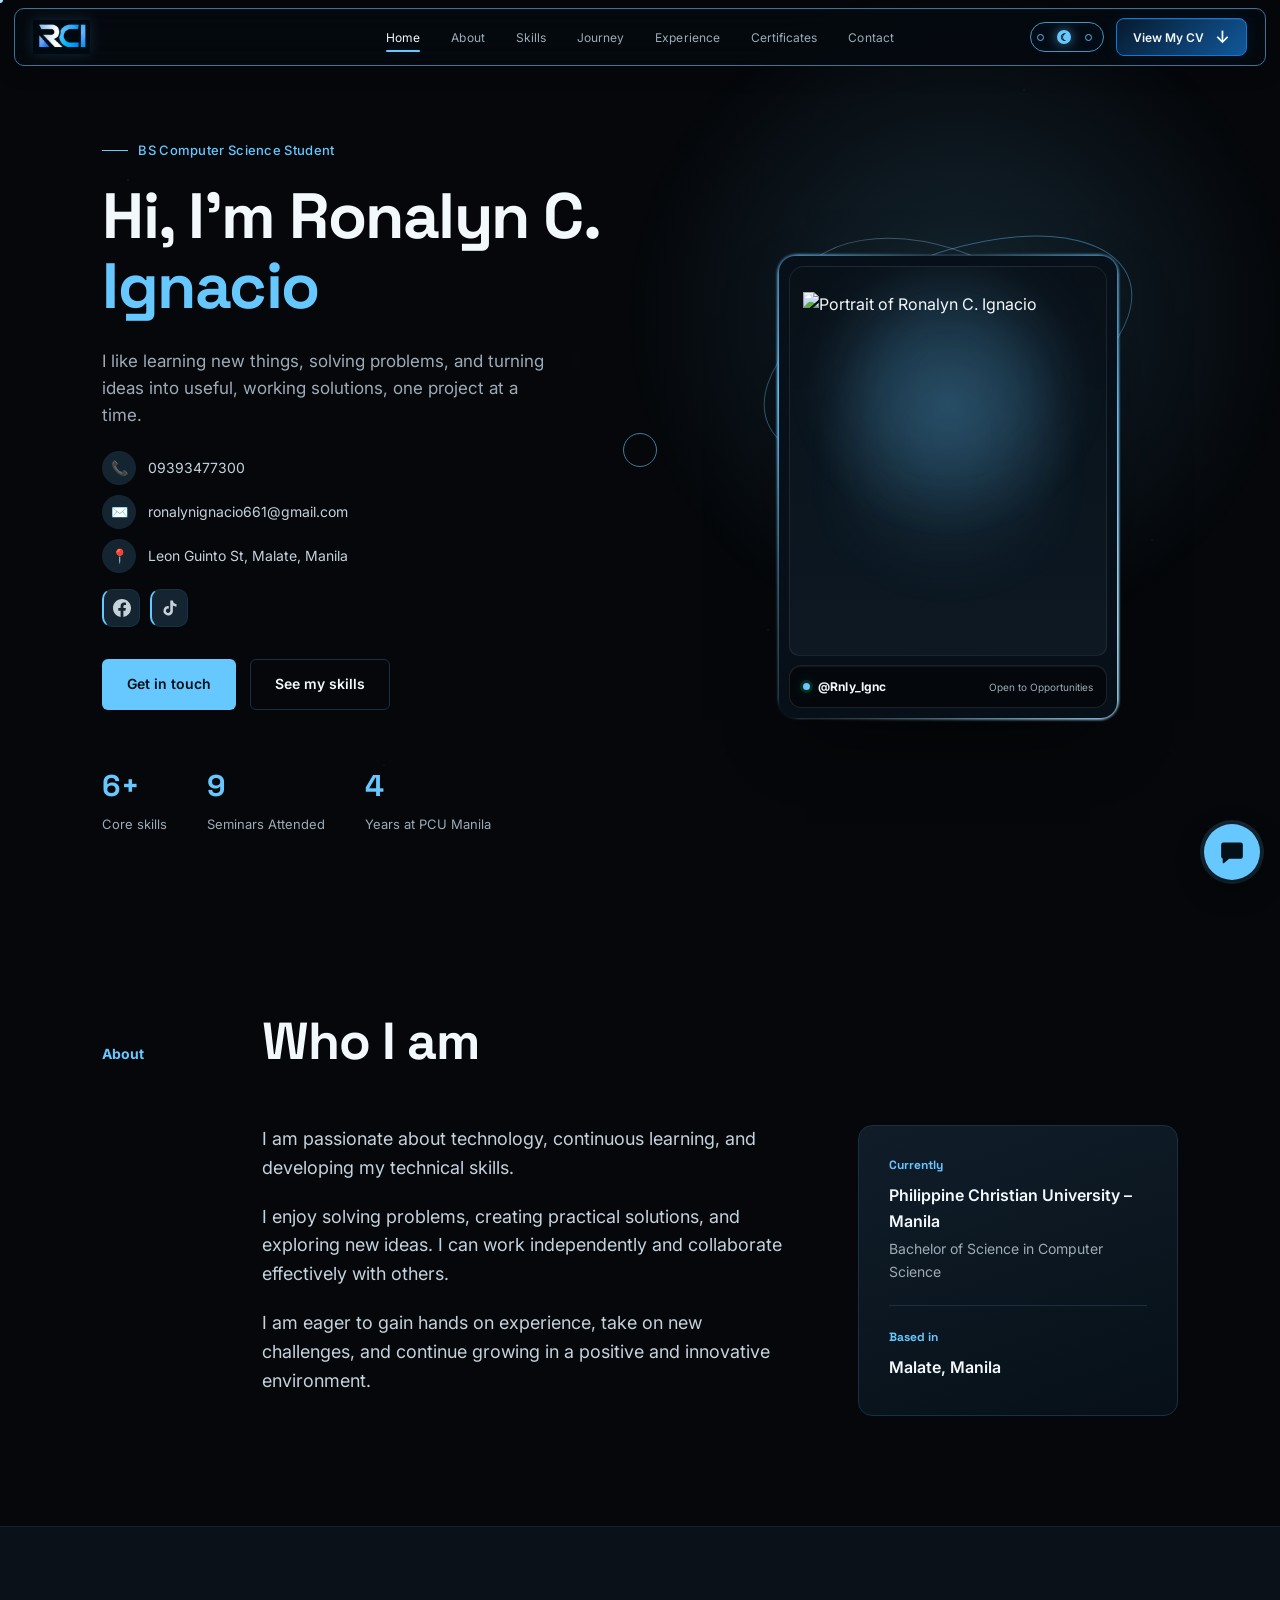
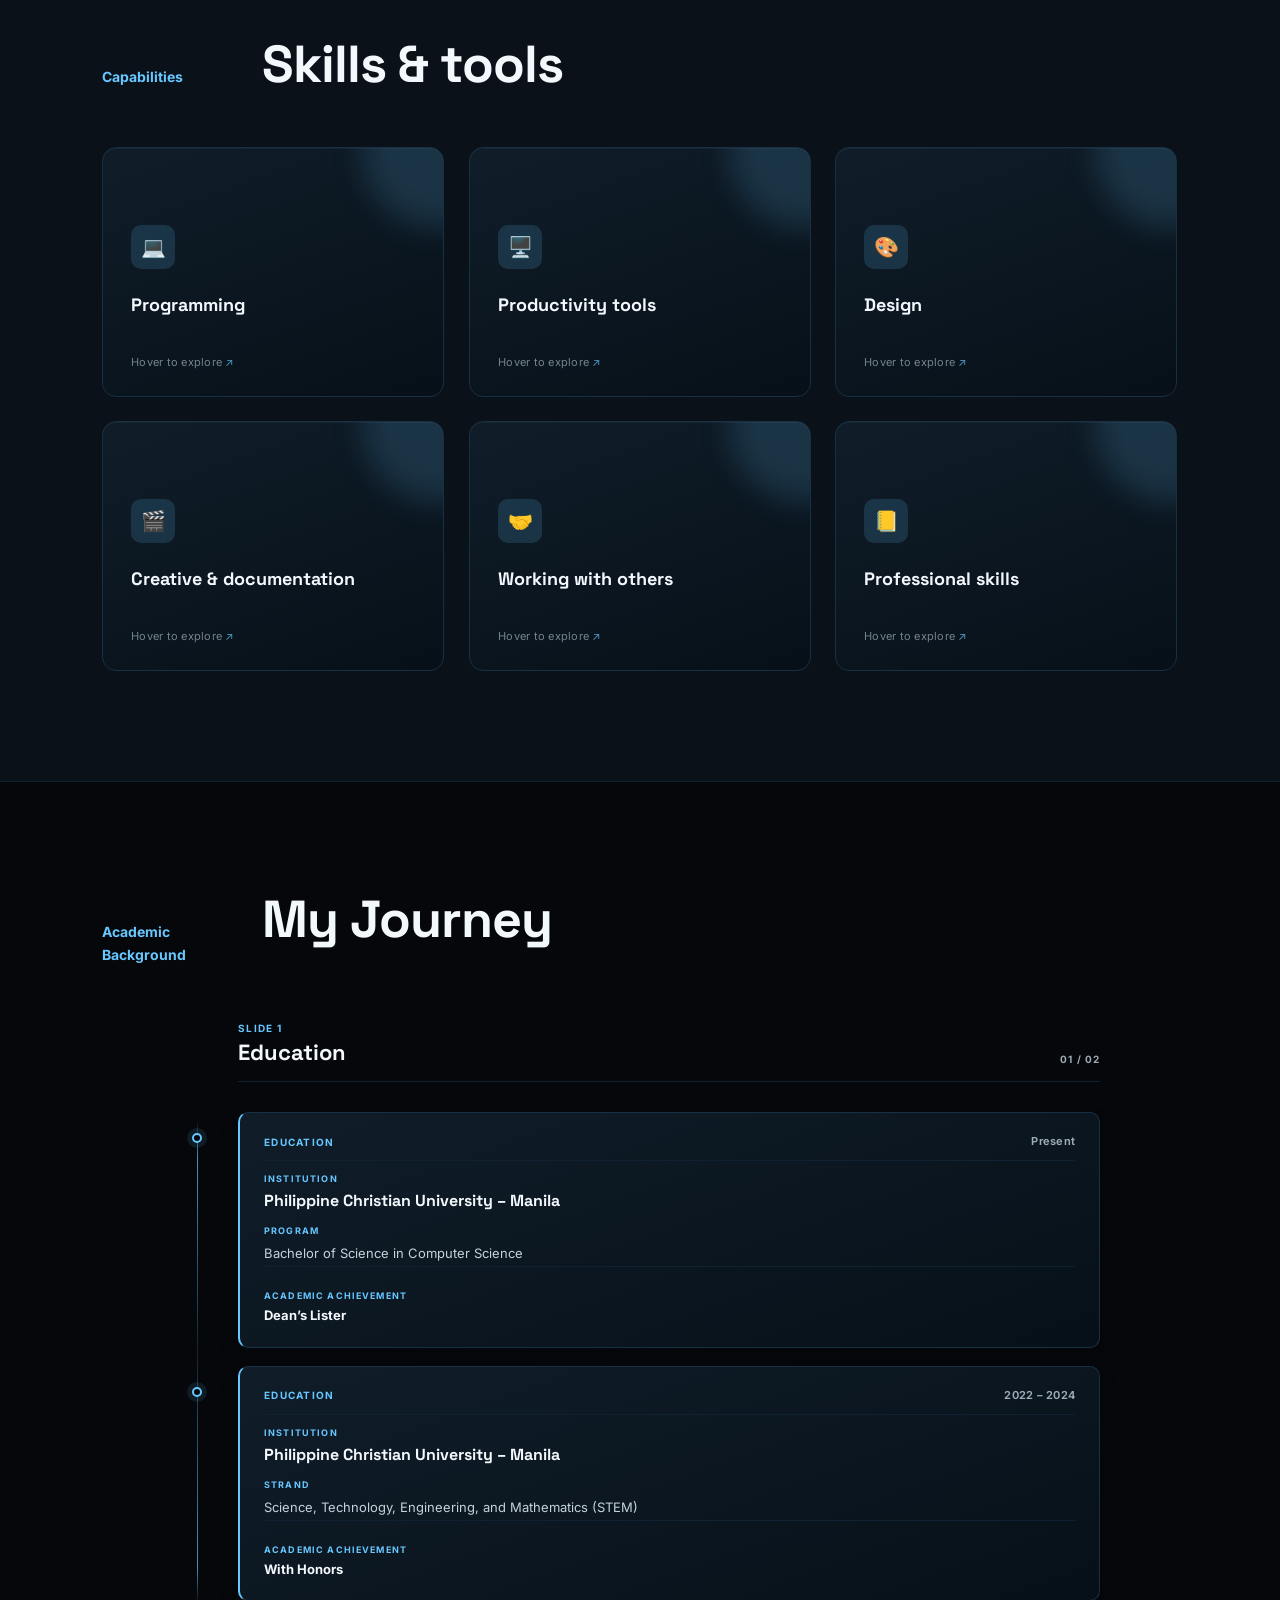
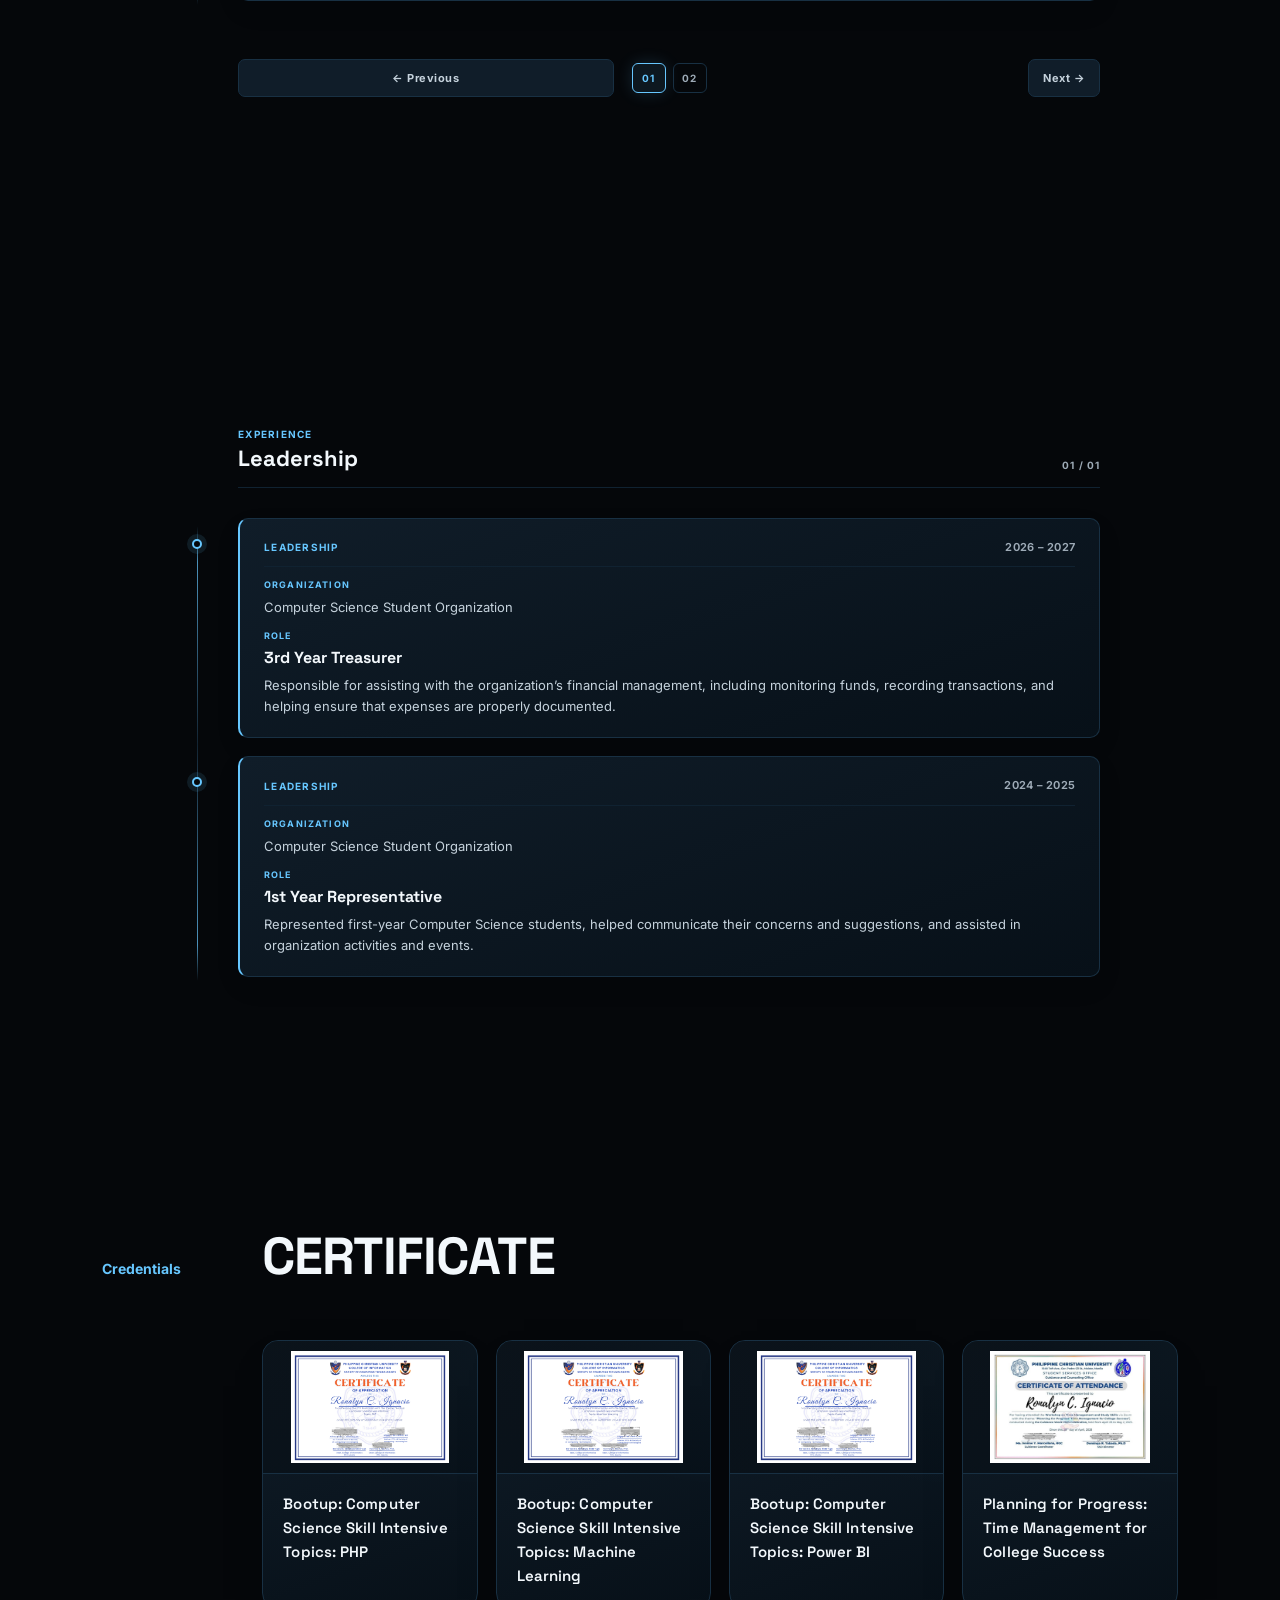
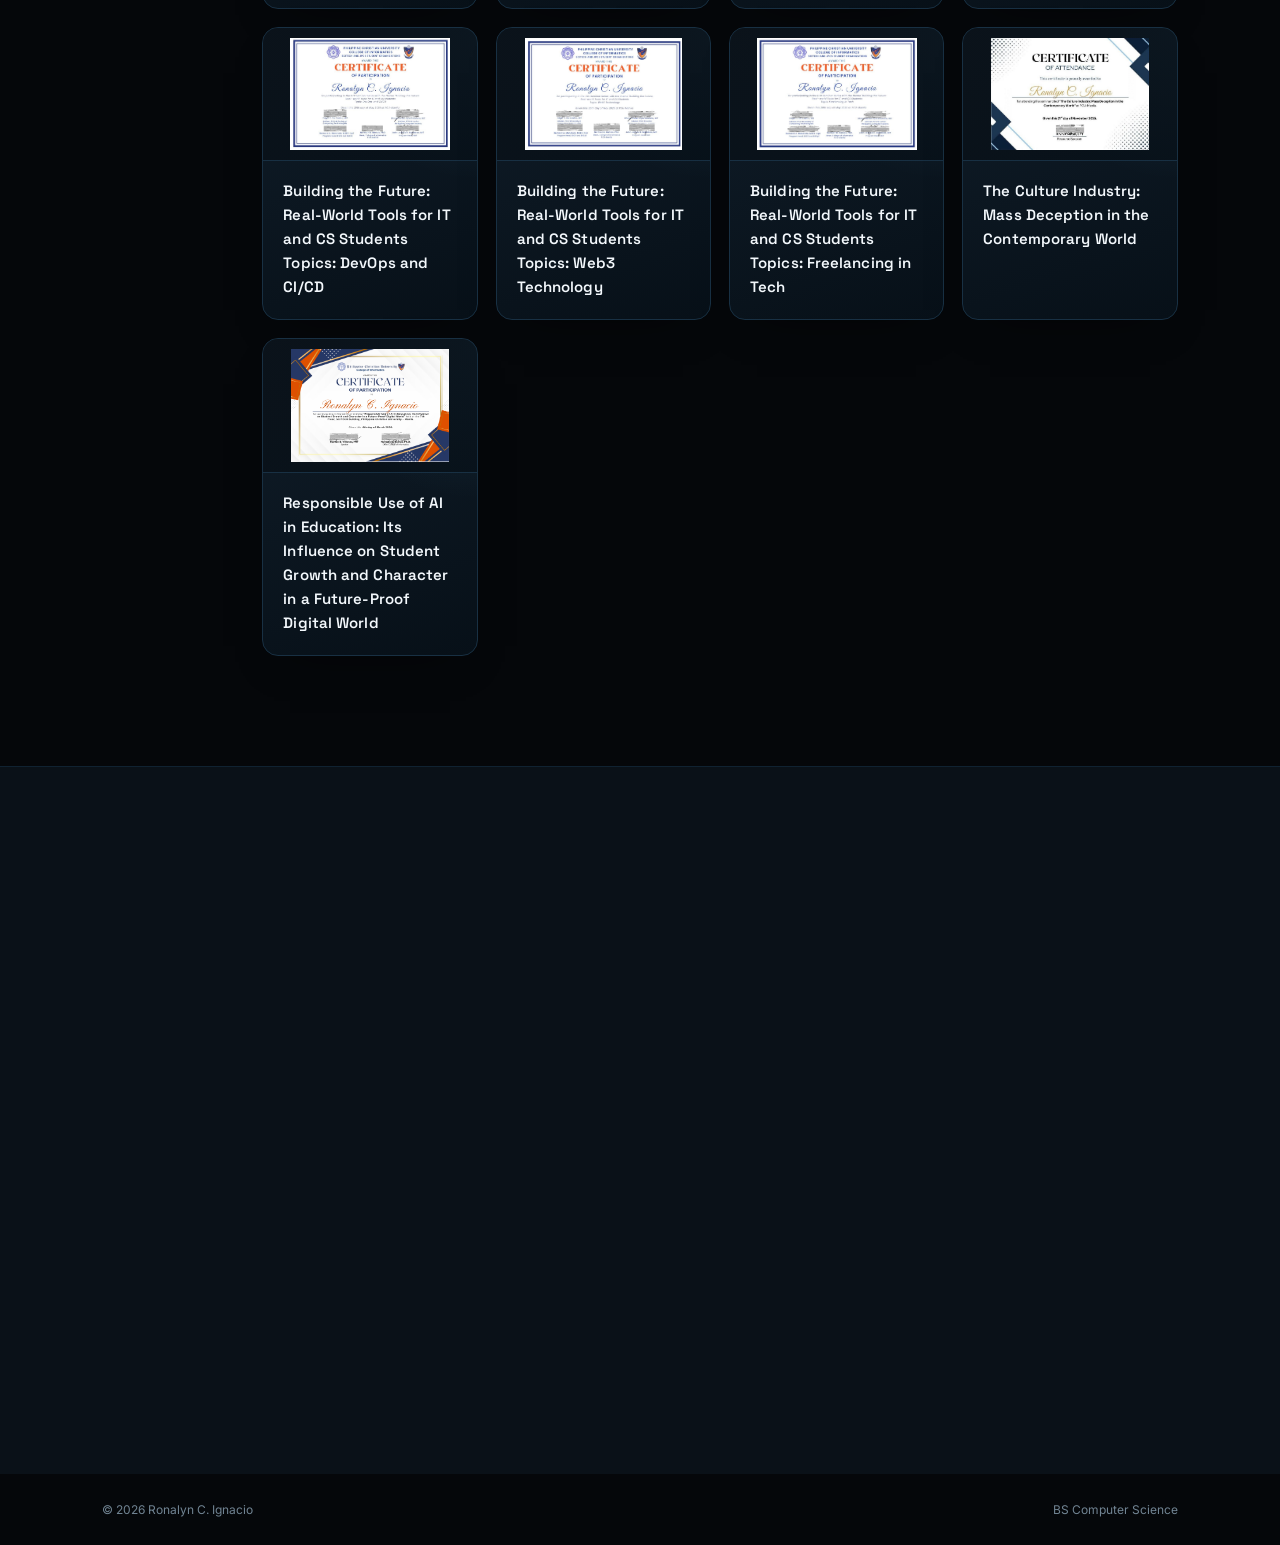
==== commit f51bc6d7: "Add files via upload" ====
--- a/index.html
+++ b/index.html
@@ -1,263 +1,677 @@
-<!DOCTYPE html>
+ <!DOCTYPE html>
 <html lang="en">
 <head>
     <meta charset="UTF-8">
     <meta name="viewport" content="width=device-width, initial-scale=1.0">
-    <meta name="description" content="CV of Ronalyn C. Ignacio, Bachelor of Science in Computer Science student.">
-    <title>Ronalyn C. Ignacio | CV</title>
-    <style>
-        :root {
-            --ink: #101820;
-            --muted: #526675;
-            --accent: #1677d2;
-            --accent-light: #67c7ff;
-            --line: #b9d8ef;
-            --paper: #ffffff;
-            --page: #eaf5ff;
-        }
-        * { box-sizing: border-box; }
-        html { scroll-behavior: smooth; }
-        body {
-            margin: 0;
-            background: var(--page);
-            color: var(--ink);
-            font-family: Inter, Arial, sans-serif;
-            line-height: 1.55;
-        }
-        .toolbar {
-            position: sticky;
-            top: 0;
-            z-index: 10;
-            display: flex;
-            justify-content: center;
-            gap: 10px;
-            padding: 12px;
-            background: rgba(241,239,235,.92);
-            backdrop-filter: blur(10px);
-            border-bottom: 1px solid var(--line);
-        }
-        .toolbar button, .toolbar a {
-            border: 1px solid #d8d2ca;
-            border-radius: 7px;
-            padding: 9px 14px;
-            background: var(--paper);
-            color: var(--ink);
-            text-decoration: none;
-            font: 600 12px Inter, Arial, sans-serif;
-            cursor: pointer;
-        }
-        .toolbar button:hover, .toolbar a:hover { border-color: var(--accent); }
-        .cv-page {
-            width: min(100% - 32px, 900px);
-            margin: 28px auto 50px;
-            background: var(--paper);
-            box-shadow: 0 20px 55px rgba(25,20,15,.10);
-        }
-        .cv-inner { padding: 54px 60px 60px; }
-        .cv-header {
-            display: grid;
-            grid-template-columns: 1fr 130px;
-            gap: 30px;
-            align-items: start;
-            padding-bottom: 28px;
-            border-bottom: 2px solid var(--ink);
-        }
-        .name {
-            margin: 0;
-            font: 700 clamp(30px, 5vw, 46px)/1.05 Arial, sans-serif;
-            letter-spacing: -.8px;
-        }
-        .title {
-            margin: 10px 0 18px;
-            color: var(--accent);
-            font-size: 13px;
-            font-weight: 700;
-            letter-spacing: .9px;
-            text-transform: uppercase;
-        }
-        .contact-line { margin: 5px 0; color: var(--muted); font-size: 13px; }
-        .contact-line a { color: inherit; }
-        .cv-photo {
-            width: 130px;
-            height: 160px;
-            border-radius: 10px;
-            object-fit: contain;
-            object-position: center top;
-            background: transparent;
-        }
-        .cv-section { padding-top: 26px; }
-        .cv-section h2 {
-            margin: 0 0 12px;
-            font: 700 12px/1.2 Arial, sans-serif;
-            letter-spacing: 1.6px;
-            text-transform: uppercase;
-            color: var(--accent);
-        }
-        .cv-section p { margin: 0; font-size: 14px; }
-        .cv-list { margin: 0; padding-left: 19px; }
-        .cv-list li { margin: 5px 0; font-size: 14px; }
-        .education-item, .seminar-item {
-            display: grid;
-            grid-template-columns: 110px 1fr;
-            gap: 20px;
-            padding: 13px 0;
-            border-top: 1px solid var(--line);
-        }
-        .education-item:first-of-type, .seminar-item:first-of-type { border-top: 0; padding-top: 0; }
-        .period { font-size: 12px; font-weight: 700; color: var(--muted); }
-        .item-title { margin: 0; font-size: 14px; font-weight: 700; }
-        .item-detail { margin: 3px 0 0; color: var(--muted); font-size: 13px; }
-        .seminar-item { grid-template-columns: 150px 1fr; }
-        .seminar-item .period { color: var(--accent); }
-        .item-bullets { margin: 6px 0 0; padding-left: 18px; }
-        .item-bullets li { margin: 3px 0; font-size: 13px; }
-        .skill-row { display: grid; grid-template-columns: 150px 1fr; gap: 20px; padding: 6px 0; }
-        .skill-row .period { color: var(--accent); }
-        .skill-values { font-weight: 400; }
-        .cv-footer { margin-top: 34px; padding-top: 16px; border-top: 1px solid var(--line); color: var(--muted); font-size: 11px; }
-        @media (max-width: 620px) {
-            .cv-inner { padding: 34px 24px 40px; }
-            .cv-header { grid-template-columns: 1fr; }
-            .cv-photo { width: 105px; height: 130px; order: -1; }
-            .education-item, .seminar-item, .skill-row { grid-template-columns: 1fr; gap: 4px; }
-            .cv-page { width: min(100% - 18px, 900px); margin-top: 10px; }
-        }
-        @media print {
-            body { background: #fff; }
-            .toolbar { display: none; }
-            .cv-page { width: 100%; margin: 0; box-shadow: none; }
-            .cv-inner { padding: 24px 30px 30px; }
-            .cv-section { break-inside: avoid; }
-            .cv-section-split { break-inside: auto; }
-            .education-item, .seminar-item { break-inside: avoid; }
-            body { line-height: 1.38; }
-            .cv-inner { padding: 4px 14px 4px; }
-            .cv-header { padding-bottom: 8px; gap: 20px; }
-            .cv-photo { width: 88px; height: 108px; }
-            .title { margin: 6px 0 0; }
-            .cv-section { padding-top: 7px; }
-            .cv-section h2 { margin-bottom: 7px; }
-            .cv-section p, .cv-list li { font-size: 12.5px; }
-            .education-item, .seminar-item { padding: 4px 0; gap: 14px; }
-            .seminar-item { grid-template-columns: 140px 1fr; }
-            .item-title { font-size: 12.5px; }
-            .item-detail { font-size: 11.5px; margin-top: 1px; }
-            .period { font-size: 11px; }
-            .item-bullets { margin-top: 3px; }
-            .item-bullets li { font-size: 11.5px; margin: 1px 0; }
-            .skill-row { padding: 2px 0; grid-template-columns: 140px 1fr; gap: 14px; }
-            .cv-footer { margin-top: 6px; padding-top: 5px; }
-            @page { size: 8.5in 11in; margin: 7mm; }
-        }
-    </style>
+    <title>Ronalyn C. Ignacio | Portfolio</title>
+    <link rel="icon" type="image/png" href="rci-logo.png">
+    <link rel="stylesheet" href="styles.css">
 </head>
+
 <body>
-    <div class="toolbar" aria-label="CV actions">
-        <a href="../index.html">← Portfolio</a>
-        <button type="button" id="printCv">Print / Save PDF</button>
-    </div>
-
-    <main class="cv-page">
-        <div class="cv-inner">
-            <header class="cv-header">
+
+<div class="cursor-dot" id="cursorDot"></div>
+<div class="cursor-ring" id="cursorRing"></div>
+<div class="noise-layer"></div>
+
+<header>
+    <nav class="navbar">
+        <a class="logo" href="#home" aria-label="RCI home">
+            <span class="logo-mark-wrap"><img class="logo-mark-image" src="rci-logo.png" alt="RCI"></span>
+        </a>
+
+        <ul class="nav-links" id="navLinks">
+            <li><a href="#home" class="active">Home</a></li>
+            <li><a href="#about">About</a></li>
+            <li><a href="#skills">Skills</a></li>
+            <li><a href="#journey">Journey</a></li>
+            <li><a href="#experience">Experience</a></li>
+            <li><a href="#certificate">Certificates</a></li>
+            <li><a href="#contact">Contact</a></li>
+        </ul>
+
+        <div class="nav-controls">
+            <button class="theme-toggle" id="themeToggle" type="button" aria-label="Switch to light mode" title="Toggle light/dark mode">
+                <span class="theme-icon" aria-hidden="true">☾</span>
+                <span class="theme-label">Dark</span>
+            </button>
+            <a href="cv/cv.index.html" class="nav-cv-btn" target="_blank" rel="noopener">
+                <span>View My CV</span>
+                <span class="nav-cv-icon" aria-hidden="true">↓</span>
+            </a>
+            <button class="menu-btn" id="menuBtn" aria-label="Toggle menu">☰</button>
+        </div>
+    </nav>
+</header>
+
+<section id="home" class="hero">
+    <div class="hero-copy">
+        <p class="eyebrow">BS Computer Science Student</p>
+
+        <h1>
+            Hi, I'm <span class="line-wrap" data-line="Ronalyn C."></span>
+            <span class="line-wrap accent-text" data-line="Ignacio"></span>
+        </h1>
+
+        <p class="hero-text">
+            I like learning new things, solving problems, and turning ideas
+            into useful, working solutions, one project at a time.
+        </p>
+
+        <ul class="hero-contact" aria-label="Contact information">
+            <li class="contact-item is-link">
+                <span class="contact-icon" aria-hidden="true">📞</span>
+                <a href="tel:09393477300" aria-label="Call Ronalyn at 09393477300">09393477300</a>
+            </li>
+            <li class="contact-item is-link">
+                <span class="contact-icon" aria-hidden="true">✉️</span>
+                <a href="mailto:ronalynignacio661@gmail.com" aria-label="Email Ronalyn at ronalynignacio661@gmail.com">ronalynignacio661@gmail.com</a>
+            </li>
+            <li class="contact-item">
+                <span class="contact-icon" aria-hidden="true">📍</span>
+                <span>Leon Guinto St, Malate, Manila</span>
+            </li>
+        </ul>
+
+        <div class="hero-social" aria-label="Social media">
+            <a class="social-link" href="https://www.facebook.com/ronalyn.ignacio.446728/" target="_blank" rel="noopener noreferrer" aria-label="Ronalyn on Facebook" title="Facebook"><svg viewBox="0 0 24 24" width="18" height="18" fill="currentColor" aria-hidden="true"><path d="M24 12.07C24 5.4 18.63 0 12 0S0 5.4 0 12.07c0 6.02 4.39 11.02 10.13 11.93v-8.44H7.08v-3.49h3.05V9.41c0-3.03 1.79-4.7 4.53-4.7 1.31 0 2.69.24 2.69.24v2.97h-1.52c-1.49 0-1.96.93-1.96 1.88v2.27h3.33l-.53 3.49h-2.8V24C19.61 23.09 24 18.09 24 12.07z"/></svg></a>
+            <a class="social-link" href="https://www.tiktok.com/@rnly11" target="_blank" rel="noopener noreferrer" aria-label="Ronalyn on TikTok" title="TikTok"><svg viewBox="0 0 24 24" width="18" height="18" fill="currentColor" aria-hidden="true"><path d="M19.59 6.69a4.83 4.83 0 0 1-3.77-4.25V2h-3.45v13.67a2.89 2.89 0 0 1-5.2 1.74 2.89 2.89 0 0 1 2.31-4.64 2.93 2.93 0 0 1 .88.13V9.4a6.84 6.84 0 0 0-1-.05A6.33 6.33 0 0 0 5 20.1a6.34 6.34 0 0 0 10.86-4.43v-7a8.16 8.16 0 0 0 4.77 1.52v-3.4a4.85 4.85 0 0 1-1.04-.1z"/></svg></a>
+        </div>
+
+        <div class="hero-actions">
+            <a href="#contact" class="btn btn-solid">Get in touch</a>
+            <a href="#skills" class="btn btn-outline">See my skills</a>
+        </div>
+
+        <div class="stat-row">
+            <div class="stat">
+                <span class="stat-num">6+</span>
+                <span class="stat-label">Core skills</span>
+            </div>
+            <div class="stat">
+                <span class="stat-num">9</span>
+                <span class="stat-label">Seminars Attended</span>
+            </div>
+            <div class="stat">
+                <span class="stat-num">4</span>
+                <span class="stat-label">Years at PCU Manila</span>
+            </div>
+        </div>
+    </div>
+
+    <div class="hero-photo-wrap">
+        <div class="hero-photo-orbit orbit-one"></div>
+        <div class="hero-photo-orbit orbit-two"></div>
+
+        <div class="hero-photo-card">
+            <div class="photo-shine"></div>
+
+            <div class="profile-photo-stage">
+                <span class="profile-card-glow"></span>
+                <img src="ronapicpic.png" alt="Portrait of Ronalyn C. Ignacio">
+            </div>
+
+            <div class="profile-info-label">
+                <div class="profile-handle">
+                    <span class="profile-status-dot"></span>
+                    <span>@Rnly_Ignc</span>
+                </div>
+                <span class="profile-opportunity">Open to Opportunities</span>
+            </div>
+
+        
+        </div>
+    </div>
+</section>
+
+<section id="about" class="section">
+    <div class="section-head reveal">
+        <p class="section-tag">About</p>
+        <h2>Who I am</h2>
+    </div>
+
+    <div class="about-grid">
+        <div class="about-content reveal">
+            <p>
+                I am passionate about technology, continuous learning, and
+                developing my technical skills.
+            </p>
+            <p>
+                I enjoy solving problems, creating practical solutions, and
+                exploring new ideas. I can work independently and collaborate
+                effectively with others.
+            </p>
+            <p>
+                I am eager to gain hands on experience, take on new challenges,
+                and continue growing in a positive and innovative environment.
+            </p>
+        </div>
+
+        <div class="about-card reveal">
+            <h3>Currently</h3>
+            <p class="about-card-main">Philippine Christian University – Manila</p>
+            <p class="about-card-sub">Bachelor of Science in Computer Science</p>
+            <div class="about-card-divider"></div>
+            <h3>Based in</h3>
+            <p class="about-card-main">Malate, Manila</p>
+        </div>
+    </div>
+</section>
+
+<section id="skills" class="section dark-section">
+    <div class="section-head reveal">
+        <p class="section-tag">Capabilities</p>
+        <h2>Skills &amp; tools</h2>
+    </div>
+
+    <div class="skills-grid">
+
+        <div class="skill-card reveal reveal-stagger" data-tilt aria-label="Programming skill card">
+            <div class="skill-card-inner">
+                <div class="skill-card-face skill-card-front">
+                    <div class="skill-icon">💻</div>
+                    <h3>Programming</h3>
+                    <span class="flip-hint">Hover to explore</span>
+                </div>
+                <div class="skill-card-face skill-card-back">
+                    <span class="skill-back-label">PROGRAMMING</span>
+                    <h3>Programming</h3>
+                    <p>Building problem-solving skills through hands-on programming practice.</p>
+                    <ul class="skill-list">
+                        <li>Java</li>
+                    </ul>
+                </div>
+            </div>
+        </div>
+
+        <div class="skill-card reveal reveal-stagger" data-tilt aria-label="Productivity tools skill card">
+            <div class="skill-card-inner">
+                <div class="skill-card-face skill-card-front">
+                    <div class="skill-icon">🖥️</div>
+                    <h3>Productivity tools</h3>
+                    <span class="flip-hint">Hover to explore</span>
+                </div>
+                <div class="skill-card-face skill-card-back">
+                    <span class="skill-back-label">PRODUCTIVITY TOOLS</span>
+                    <h3>Productivity tools</h3>
+                    <p>Word, Excel, PowerPoint, and Google tools for organizing data.</p>
+                    <ul class="skill-list">
+                        <li>Microsoft Office</li>
+                        <li>Google Sheets</li>
+                        <li>Google Forms</li>
+                    </ul>
+                </div>
+            </div>
+        </div>
+
+        <div class="skill-card reveal reveal-stagger" data-tilt aria-label="Design skill card">
+            <div class="skill-card-inner">
+                <div class="skill-card-face skill-card-front">
+                    <div class="skill-icon">🎨</div>
+                    <h3>Design</h3>
+                    <span class="flip-hint">Hover to explore</span>
+                </div>
+                <div class="skill-card-face skill-card-back">
+                    <span class="skill-back-label">DESIGN</span>
+                    <h3>Design</h3>
+                    <p>Creates clean, simple visuals and layouts.</p>
+                    <ul class="skill-list">
+                        <li>Canva</li>
+                        <li>Figma</li>
+                        <li>Basic UI/UX Design</li>
+                    </ul>
+                </div>
+            </div>
+        </div>
+
+        <div class="skill-card reveal reveal-stagger" data-tilt aria-label="Creative and documentation skill card">
+            <div class="skill-card-inner">
+                <div class="skill-card-face skill-card-front">
+                    <div class="skill-icon">🎬</div>
+                    <h3>Creative &amp; documentation</h3>
+                    <span class="flip-hint">Hover to explore</span>
+                </div>
+                <div class="skill-card-face skill-card-back">
+                    <span class="skill-back-label">CORE SKILL</span>
+                    <h3>Creative &amp; documentation</h3>
+                    <p>Can turn ideas and project details into clear, engaging visual content and well-structured reports.</p>
+                    <ul class="skill-list">
+                        <li>Video editing</li>
+                        <li>Reporting and Presentations</li>
+                    </ul>
+                </div>
+            </div>
+        </div>
+
+        <div class="skill-card reveal reveal-stagger" data-tilt aria-label="Teamwork and collaboration skill card">
+            <div class="skill-card-inner">
+                <div class="skill-card-face skill-card-front">
+                    <div class="skill-icon">🤝</div>
+                    <h3>Working with others</h3>
+                    <span class="flip-hint">Hover to explore</span>
+                </div>
+                <div class="skill-card-face skill-card-back">
+                    <span class="skill-back-label">CORE SKILL</span>
+                    <h3>Working with others</h3>
+                    <p>Works well independently and with a team, with a focus on communication, cooperation, and shared goals.</p>
+                    <ul class="skill-list">
+                        <li>Teamwork</li>
+                        <li>Collaboration</li>
+                    </ul>
+                </div>
+            </div>
+        </div>
+
+        <div class="skill-card reveal reveal-stagger" data-tilt aria-label="Professional skills skill card">
+            <div class="skill-card-inner">
+                <div class="skill-card-face skill-card-front">
+                    <div class="skill-icon">📒</div>
+                    <h3>Professional skills</h3>
+                    <span class="flip-hint">Hover to explore</span>
+                </div>
+                <div class="skill-card-face skill-card-back">
+                    <span class="skill-back-label">PROFESSIONAL SKILLS</span>
+                    <h3>Professional skills</h3>
+                    <p>Careful with numbers when handling funds and records.</p>
+                    <ul class="skill-list">
+                        <li>Problem-Solving</li>
+                        <li>Budgeting</li>
+                        <li>Financial Record Keeping</li>
+                    </ul>
+                </div>
+            </div>
+        </div>
+
+    </div>
+</section>
+
+<section id="journey" class="section journey-section">
+    <div class="section-head reveal">
+        <p class="section-tag">Academic Background</p>
+        <h2>My Journey</h2>
+    </div>
+
+    <div class="journey-slideshow" data-journey-slider>
+        <div class="journey-slides" aria-live="polite">
+            <div class="journey-slide is-active" data-journey-slide="0" aria-label="Education slide">
+                <div class="journey-slide-head reveal">
+                    <div>
+                        <p class="journey-subsection-kicker">Slide 1</p>
+                        <h3>Education</h3>
+                    </div>
+                    <span class="journey-slide-count">01 / 02</span>
+                </div>
+
+                <div class="journey-timeline" aria-label="Education timeline">
+                    <div class="journey-timeline-item journey-education reveal reveal-stagger">
+                        <div class="journey-timeline-marker" aria-hidden="true"></div>
+                        <article class="journey-timeline-content">
+                            <div class="journey-entry-head">
+                                <span class="journey-category">Education</span>
+                                <time class="journey-period">Present</time>
+                            </div>
+                            <p class="journey-detail-label">Institution</p>
+                            <h3>Philippine Christian University – Manila</h3>
+                            <p class="journey-detail-label">Program</p>
+                            <p class="journey-role">Bachelor of Science in Computer Science</p>
+                            <div class="journey-achievement-block">
+                                <span class="journey-detail-label">Academic Achievement</span>
+                                <p class="journey-achievement">Dean’s Lister</p>
+                            </div>
+                        </article>
+                    </div>
+
+                    <div class="journey-timeline-item journey-education reveal reveal-stagger">
+                        <div class="journey-timeline-marker" aria-hidden="true"></div>
+                        <article class="journey-timeline-content">
+                            <div class="journey-entry-head">
+                                <span class="journey-category">Education</span>
+                                <time class="journey-period">2022 – 2024</time>
+                            </div>
+                            <p class="journey-detail-label">Institution</p>
+                            <h3>Philippine Christian University – Manila</h3>
+                            <p class="journey-detail-label">Strand</p>
+                            <p class="journey-role">Science, Technology, Engineering, and Mathematics (STEM)</p>
+                            <div class="journey-achievement-block">
+                                <span class="journey-detail-label">Academic Achievement</span>
+                                <p class="journey-achievement">With Honors</p>
+                            </div>
+                        </article>
+                    </div>
+
+                </div>
+            </div>
+
+            <div class="journey-slide" data-journey-slide="1" aria-label="Seminars and trainings slide" hidden>
+                <div class="journey-slide-head reveal">
+                    <div>
+                        <p class="journey-subsection-kicker">Slide 2</p>
+                        <h3>Seminars &amp; Trainings</h3>
+                    </div>
+                    <span class="journey-slide-count">02 / 02</span>
+                </div>
+
+                <div class="journey-timeline" aria-label="Seminars and trainings timeline">
+                    <div class="journey-timeline-item journey-seminar reveal reveal-stagger">
+                        <div class="journey-timeline-marker" aria-hidden="true"></div>
+                        <article class="journey-timeline-content">
+                            <div class="journey-entry-head"><span class="journey-category">Seminar &amp; Training</span><time class="journey-period">September 28, 2026</time></div>
+                            <p class="journey-detail-label">Event</p><h3>Bootup: Computer Science Skill Intensive</h3>
+                            <p class="journey-detail-label">Focus</p><p class="journey-role">PHP</p>
+                        </article>
+                    </div>
+                    <div class="journey-timeline-item journey-seminar reveal reveal-stagger">
+                        <div class="journey-timeline-marker" aria-hidden="true"></div>
+                        <article class="journey-timeline-content">
+                            <div class="journey-entry-head"><span class="journey-category">Seminar &amp; Training</span><time class="journey-period">September 28, 2026</time></div>
+                            <p class="journey-detail-label">Event</p><h3>Bootup: Computer Science Skill Intensive</h3>
+                            <p class="journey-detail-label">Focus</p><p class="journey-role">Machine Learning</p>
+                        </article>
+                    </div>
+                    <div class="journey-timeline-item journey-seminar reveal reveal-stagger">
+                        <div class="journey-timeline-marker" aria-hidden="true"></div>
+                        <article class="journey-timeline-content">
+                            <div class="journey-entry-head"><span class="journey-category">Seminar &amp; Training</span><time class="journey-period">September 28, 2026</time></div>
+                            <p class="journey-detail-label">Event</p><h3>Bootup: Computer Science Skill Intensive</h3>
+                            <p class="journey-detail-label">Focus</p><p class="journey-role">Power BI</p>
+                        </article>
+                    </div>
+                    <div class="journey-timeline-item journey-seminar reveal reveal-stagger">
+                        <div class="journey-timeline-marker" aria-hidden="true"></div>
+                        <article class="journey-timeline-content">
+                            <div class="journey-entry-head"><span class="journey-category">Seminar &amp; Training</span><time class="journey-period">March 04, 2026</time></div>
+                            <p class="journey-detail-label">Event</p><h3>Responsible Use of AI in Education: Its Influence on Student Growth and Character in a Future-Proof Digital World</h3>
+                        </article>
+                    </div>
+                    <div class="journey-timeline-item journey-seminar reveal reveal-stagger">
+                        <div class="journey-timeline-marker" aria-hidden="true"></div>
+                        <article class="journey-timeline-content">
+                            <div class="journey-entry-head"><span class="journey-category">Seminar &amp; Training</span><time class="journey-period">November 21, 2025</time></div>
+                            <p class="journey-detail-label">Event</p><h3>The Culture Industry: Mass Deception in the Contemporary World</h3>
+                        </article>
+                    </div>
+                    <div class="journey-timeline-item journey-seminar reveal reveal-stagger">
+                        <div class="journey-timeline-marker" aria-hidden="true"></div>
+                        <article class="journey-timeline-content">
+                            <div class="journey-entry-head"><span class="journey-category">Seminar &amp; Training</span><time class="journey-period">May 20, 2025</time></div>
+                            <p class="journey-detail-label">Event</p><h3>Building the Future: Real-World Tools for IT and CS Students</h3>
+                            <p class="journey-detail-label">Focus</p><p class="journey-role">DevOps and CI/CD</p>
+                        </article>
+                    </div>
+                    <div class="journey-timeline-item journey-seminar reveal reveal-stagger">
+                        <div class="journey-timeline-marker" aria-hidden="true"></div>
+                        <article class="journey-timeline-content">
+                            <div class="journey-entry-head"><span class="journey-category">Seminar &amp; Training</span><time class="journey-period">May 20, 2025</time></div>
+                            <p class="journey-detail-label">Event</p><h3>Building the Future: Real-World Tools for IT and CS Students</h3>
+                            <p class="journey-detail-label">Focus</p><p class="journey-role">Web3 Technology</p>
+                        </article>
+                    </div>
+                    <div class="journey-timeline-item journey-seminar reveal reveal-stagger">
+                        <div class="journey-timeline-marker" aria-hidden="true"></div>
+                        <article class="journey-timeline-content">
+                            <div class="journey-entry-head"><span class="journey-category">Seminar &amp; Training</span><time class="journey-period">May 20, 2025</time></div>
+                            <p class="journey-detail-label">Event</p><h3>Building the Future: Real-World Tools for IT and CS Students</h3>
+                            <p class="journey-detail-label">Focus</p><p class="journey-role">Freelancing in Tech</p>
+                        </article>
+                    </div>
+                    <div class="journey-timeline-item journey-seminar reveal reveal-stagger">
+                        <div class="journey-timeline-marker" aria-hidden="true"></div>
+                        <article class="journey-timeline-content">
+                            <div class="journey-entry-head"><span class="journey-category">Seminar &amp; Training</span><time class="journey-period">April 28, 2025</time></div>
+                            <p class="journey-detail-label">Event</p><h3>Planning for Progress: Time Management for College Success</h3>
+                        </article>
+                    </div>
+                </div>
+
+                <div class="journey-subsection-head reveal">
+                    <p class="journey-subsection-kicker">Organizations Joined</p>
+                    <h3>Organizations</h3>
+                </div>
+
+                <div class="journey-timeline" aria-label="Organizations timeline">
+                    <div class="journey-timeline-item journey-organization reveal reveal-stagger">
+                        <div class="journey-timeline-marker" aria-hidden="true"></div>
+                        <article class="journey-timeline-content">
+                            <div class="journey-entry-head"><span class="journey-category">Organization</span><time class="journey-period">2026 – 2027</time></div>
+                            <p class="journey-detail-label">Organization</p><h3>Computer Science Student Organization</h3>
+                            <p class="journey-detail-label">Role</p><p class="journey-role">3rd Year Treasurer</p>
+                            <p class="journey-detail-label">Description</p>
+                            <p>Responsible for assisting with the organization’s financial management, including monitoring funds, recording transactions, and helping ensure that expenses are properly documented.</p>
+                        </article>
+                    </div>
+                    <div class="journey-timeline-item journey-organization reveal reveal-stagger">
+                        <div class="journey-timeline-marker" aria-hidden="true"></div>
+                        <article class="journey-timeline-content">
+                            <div class="journey-entry-head"><span class="journey-category">Organization</span><time class="journey-period">2024 – 2025</time></div>
+                            <p class="journey-detail-label">Organization</p><h3>Computer Science Student Organization</h3>
+                            <p class="journey-detail-label">Role</p><p class="journey-role">1st Year Representative</p>
+                            <p class="journey-detail-label">Description</p>
+                            <p>Represented first-year Computer Science students, helped communicate their concerns and suggestions, and assisted in organization activities and events.</p>
+                        </article>
+                    </div>
+                </div>
+            </div>
+        </div>
+
+        <div class="journey-slide-controls" aria-label="Journey slide navigation">
+            <button class="journey-slide-button" type="button" data-journey-prev aria-label="Previous slide">← Previous</button>
+            <div class="journey-slide-indicators" role="tablist" aria-label="Journey slides">
+                <button class="journey-slide-dot is-active" type="button" role="tab" aria-selected="true" aria-label="Go to Education slide" data-journey-goto="0">01</button>
+                <button class="journey-slide-dot" type="button" role="tab" aria-selected="false" aria-label="Go to Seminars and Trainings slide" data-journey-goto="1">02</button>
+            </div>
+            <button class="journey-slide-button" type="button" data-journey-next aria-label="Next slide">Next →</button>
+        </div>
+    </div>
+</section>
+
+<section id="experience" class="section journey-section">
+    <div class="section-head reveal">
+        <p class="section-tag">Experience</p>
+        <h2>Leadership</h2>
+    </div>
+
+    <div class="experience-rows">
+        <div class="experience-row" aria-label="Leadership experience">
+            <div class="journey-slide-head reveal">
                 <div>
-                    <h1 class="name">RONALYN C. IGNACIO</h1>
-                    <p class="title">Bachelor of Science in Computer Science Student</p>
-                </div>
-                <img id="cvPhoto" class="cv-photo" src="profile-cutout-removebg-preview.png" alt="Portrait of Ronalyn C. Ignacio">
-            </header>
-
-            <section class="cv-section">
-                <h2>Personal Information</h2>
-                <p>Leon Guinto St, Malate Manila</p>
-                <p><a href="mailto:ronalynignacio661@gmail.com">ronalynignacio661@gmail.com</a></p>
-            </section>
-
-            <section class="cv-section">
-                <h2>Profile</h2>
-                <p>I am passionate about technology, continuous learning, and developing my technical skills. I enjoy solving problems, creating practical solutions, and exploring new ideas. I can work independently and collaborate effectively with others. I am eager to gain hands on experience, take on new challenges, and continue growing in a positive and innovative environment.</p>
-            </section>
-
-            <section class="cv-section">
-                <h2>Skills</h2>
-                <div class="skill-row"><div class="period">Programming</div><p class="item-title skill-values">Java</p></div>
-                <div class="skill-row"><div class="period">Productivity Tools</div><p class="item-title skill-values">Microsoft Office (Word, Excel, PowerPoint), Google Sheets, Google Forms</p></div>
-                <div class="skill-row"><div class="period">Design &amp; Creative</div><p class="item-title skill-values">Canva, Figma, Basic UI/UX Design, Video Editing</p></div>
-                <div class="skill-row"><div class="period">Communication</div><p class="item-title skill-values">Reporting and Presentations, Teamwork</p></div>
-                <div class="skill-row"><div class="period">Professional Skills</div><p class="item-title skill-values">Problem-Solving, Budgeting, Financial Record Keeping</p></div>
-            </section>
-
-            <section class="cv-section">
-                <h2>Education</h2>
-                <div class="education-item">
-                    <div class="period">Present</div>
-                    <div><p class="item-title">Philippine Christian University – Manila</p><p class="item-detail">Program: Bachelor of Science in Computer Science</p><p class="item-detail"><strong>Achievement: Dean’s Lister</strong></p></div>
-                </div>
-                <div class="education-item">
-                    <div class="period">2022–2024</div>
-                    <div><p class="item-title">Philippine Christian University – Manila</p><p class="item-detail">Strand: Science, Technology, Engineering, and Mathematics (STEM)</p><p class="item-detail"><strong>Achievement: With Honors</strong></p></div>
-                </div>
-            </section>
-
-            <section class="cv-section cv-section-split">
-                <h2>Leadership &amp; Organizational Experience</h2>
-                <div class="education-item">
-                    <div class="period">2026–2027</div>
-                    <div>
-                        <p class="item-title">Computer Science Student Organization</p>
-                        <p class="item-detail"><strong>3rd Year Treasurer</strong></p>
-                        <ul class="item-bullets">
-                            <li>Assisted in managing organizational finances, budgeting, and financial documentation.</li>
-                            <li>Supported the financial preparation and coordination of organizational activities and events.</li>
-                        </ul>
-                    </div>
-                </div>
-                <div class="education-item">
-                    <div class="period">2024–2025</div>
-                    <div>
-                        <p class="item-title">Computer Science Student Organization</p>
-                        <p class="item-detail"><strong>1st Year Representative</strong></p>
-                        <ul class="item-bullets">
-                            <li>Represented first-year Computer Science students and helped communicate announcements, concerns, and organizational updates.</li>
-                            <li>Assisted in preparing and supporting student activities and events.</li>
-                        </ul>
-                    </div>
-                </div>
-            </section>
-
-            <section class="cv-section">
-                <h2>Seminars / Trainings Attended</h2>
-                <div class="seminar-item">
-                    <div class="period">September 28, 2026</div>
-                    <div><p class="item-title">Bootup: Computer Science Skill Intensive</p><p class="item-detail">Topics: PHP, Machine Learning, Power BI</p></div>
-                </div>
-                <div class="seminar-item">
-                    <div class="period">April 28, 2025</div>
-                    <div><p class="item-title">Planning for Progress: Time Management for College Success</p></div>
-                </div>
-                <div class="seminar-item">
-                    <div class="period">May 20, 2025</div>
-                    <div><p class="item-title">Building the Future: Real-World Tools for IT and CS Students</p><p class="item-detail">Topics: DevOps and CI/CD, Web3 Technology, Freelancing in Tech</p></div>
-                </div>
-                <div class="seminar-item">
-                    <div class="period">November 21, 2025</div>
-                    <div><p class="item-title">The Culture Industry: Mass Deception in the Contemporary World</p></div>
-                </div>
-                <div class="seminar-item">
-                    <div class="period">March 04, 2026</div>
-                    <div><p class="item-title">Responsible Use of AI in Education: Its Influence on Student Growth and Character in a Future-Proof Digital World</p></div>
-                </div>
-            </section>
-
-            <p class="cv-footer">Ronalyn C. Ignacio · Computer Science Student</p>
-        </div>
-    </main>
-
-    <script>
-        (function () {
-            const printBtn = document.getElementById("printCv");
-            if (printBtn) printBtn.addEventListener("click", function () { window.print(); });
-        })();
-    </script>
+                    <p class="journey-subsection-kicker">Experience</p>
+                    <h3>Leadership</h3>
+                </div>
+                <span class="journey-slide-count">01 / 01</span>
+            </div>
+            <div class="journey-timeline">
+                    <div class="journey-timeline-item reveal reveal-stagger">
+                        <div class="journey-timeline-marker" aria-hidden="true"></div>
+                        <article class="journey-timeline-content">
+                            <div class="journey-entry-head"><span class="journey-category">Leadership</span><time class="journey-period">2026 – 2027</time></div>
+                            <p class="journey-detail-label">Organization</p><p class="journey-role">Computer Science Student Organization</p>
+                            <p class="journey-detail-label">Role</p><h3>3rd Year Treasurer</h3>
+                            <p>Responsible for assisting with the organization’s financial management, including monitoring funds, recording transactions, and helping ensure that expenses are properly documented.</p>
+                        </article>
+                    </div>
+                    <div class="journey-timeline-item reveal reveal-stagger">
+                        <div class="journey-timeline-marker" aria-hidden="true"></div>
+                        <article class="journey-timeline-content">
+                            <div class="journey-entry-head"><span class="journey-category">Leadership</span><time class="journey-period">2024 – 2025</time></div>
+                            <p class="journey-detail-label">Organization</p><p class="journey-role">Computer Science Student Organization</p>
+                            <p class="journey-detail-label">Role</p><h3>1st Year Representative</h3>
+                            <p>Represented first-year Computer Science students, helped communicate their concerns and suggestions, and assisted in organization activities and events.</p>
+                        </article>
+                    </div>
+            </div>
+        </div>
+    </div>
+</section>
+
+<section id="certificate" class="section certificate-section">
+    <div class="section-head reveal">
+        <p class="section-tag">Credentials</p>
+        <h2>CERTIFICATE</h2>
+    </div>
+
+    <div class="certificate-grid">
+        <article class="certificate-card reveal reveal-stagger">
+            <div class="certificate-media">
+                <img src="PHP.png" alt="Certificate: Bootup: Computer Science Skill Intensive — Topics: PHP">
+            </div>
+            <div class="certificate-card-label">Bootup: Computer Science Skill Intensive<br><span>Topics: PHP</span></div>
+        </article>
+
+        <article class="certificate-card reveal reveal-stagger">
+            <div class="certificate-media">
+                <img src="Learning Machine.png" alt="Certificate: Bootup: Computer Science Skill Intensive — Topics: Machine Learning">
+            </div>
+            <div class="certificate-card-label">Bootup: Computer Science Skill Intensive<br><span>Topics: Machine Learning</span></div>
+        </article>
+
+        <article class="certificate-card reveal reveal-stagger">
+            <div class="certificate-media">
+                <img src="Power BI.png" alt="Certificate: Bootup: Computer Science Skill Intensive — Topics: Power BI">
+            </div>
+            <div class="certificate-card-label">Bootup: Computer Science Skill Intensive<br><span>Topics: Power BI</span></div>
+        </article>
+
+        <article class="certificate-card reveal reveal-stagger">
+            <div class="certificate-media">
+                <img src="Workshop.png" alt="Certificate: Planning for Progress: Time Management for College Success">
+            </div>
+            <div class="certificate-card-label">Planning for Progress: Time Management for College Success</div>
+        </article>
+
+        <article class="certificate-card reveal reveal-stagger">
+            <div class="certificate-media">
+                <img src="DevOps.png" alt="Certificate: Building the Future: Real-World Tools for IT and CS Students — Topics: DevOps and CI/CD">
+            </div>
+            <div class="certificate-card-label">Building the Future: Real-World Tools for IT and CS Students<br><span>Topics: DevOps and CI/CD</span></div>
+        </article>
+
+        <article class="certificate-card reveal reveal-stagger">
+            <div class="certificate-media">
+                <img src="Web3.png" alt="Certificate: Building the Future: Real-World Tools for IT and CS Students — Topics: Web3 Technology">
+            </div>
+            <div class="certificate-card-label">Building the Future: Real-World Tools for IT and CS Students<br><span>Topics: Web3 Technology</span></div>
+        </article>
+
+        <article class="certificate-card reveal reveal-stagger">
+            <div class="certificate-media">
+                <img src="Freelancing.png" alt="Certificate: Building the Future: Real-World Tools for IT and CS Students — Topics: Freelancing in Tech">
+            </div>
+            <div class="certificate-card-label">Building the Future: Real-World Tools for IT and CS Students<br><span>Topics: Freelancing in Tech</span></div>
+        </article>
+
+        <article class="certificate-card reveal reveal-stagger">
+            <div class="certificate-media">
+                <img src="The Culture Insdustry.png" alt="Certificate: The Culture Industry: Mass Deception in the Contemporary World">
+            </div>
+            <div class="certificate-card-label">The Culture Industry: Mass Deception in the Contemporary World</div>
+        </article>
+
+        <article class="certificate-card reveal reveal-stagger">
+            <div class="certificate-media">
+                <img src="Responsible Use of AI in Education.png" alt="Certificate: Responsible Use of AI in Education: Its Influence on Student Growth and Character in a Future-Proof Digital World">
+            </div>
+            <div class="certificate-card-label">Responsible Use of AI in Education: Its Influence on Student Growth and Character in a Future-Proof Digital World</div>
+        </article>
+    </div>
+</section>
+
+
+<!-- CERTIFICATE LIGHTBOX -->
+<div class="certificate-lightbox" id="certificateLightbox" aria-hidden="true">
+    <div class="certificate-lightbox-backdrop" data-lightbox-close></div>
+    <div class="certificate-lightbox-dialog" role="dialog" aria-modal="true" aria-label="Certificate preview">
+        <button class="certificate-lightbox-close" type="button" aria-label="Close certificate preview" data-lightbox-close>×</button>
+        <img id="certificateLightboxImage" class="certificate-lightbox-image" src="" alt="Full certificate preview">
+    </div>
+</div>
+
+<section id="contact" class="contact">
+
+    <div class="section-head reveal">
+        <p class="section-tag">Get in touch</p>
+        <h2><a class="connect-link" href="https://mail.google.com/mail/u/0/#inbox" target="_blank" rel="noopener noreferrer">Let's connect</a></h2>
+    </div>
+
+    <div class="contact-grid reveal">
+        <div class="contact-info">
+            <p class="contact-lead">
+                I'm always interested in new opportunities and projects.
+                Whether you have a question or just want to say hi, feel
+                free to reach out.
+            </p>
+
+            <div class="contact-item">
+                <span class="contact-icon">✉️</span>
+                <a href="mailto:ronalynignacio661@gmail.com" aria-label="Email Ronalyn at Gmail" onclick="window.location.href=this.href; return false;">ronalynignacio661@gmail.com</a>
+            </div>
+
+            <div class="contact-item">
+                <span class="contact-icon">📞</span>
+                <a href="tel:09393477300">09393477300</a>
+            </div>
+
+            <div class="contact-item">
+                <span class="contact-icon">◎</span>
+                <a href="https://www.instagram.com/rnly_ignc/" target="_blank" rel="noopener noreferrer">@rnly_ignc</a>
+            </div>
+
+            <div class="contact-item">
+                <span class="contact-icon">📍</span>
+                <span>Leon Guinto St, Malate, Manila</span>
+            </div>
+
+            <div class="contact-social" aria-label="Social media">
+                <a class="social-chip" href="https://www.facebook.com/ronalyn.ignacio.446728/" target="_blank" rel="noopener noreferrer" aria-label="Ronalyn on Facebook">
+                    <span class="social-chip-icon"><svg viewBox="0 0 24 24" width="18" height="18" fill="currentColor" aria-hidden="true"><path d="M24 12.07C24 5.4 18.63 0 12 0S0 5.4 0 12.07c0 6.02 4.39 11.02 10.13 11.93v-8.44H7.08v-3.49h3.05V9.41c0-3.03 1.79-4.7 4.53-4.7 1.31 0 2.69.24 2.69.24v2.97h-1.52c-1.49 0-1.96.93-1.96 1.88v2.27h3.33l-.53 3.49h-2.8V24C19.61 23.09 24 18.09 24 12.07z"/></svg></span>
+                    <span class="social-chip-text"><span class="social-chip-name">Facebook</span><span class="social-chip-handle">Ronalyn Ignacio</span></span>
+                </a>
+                <a class="social-chip" href="https://www.tiktok.com/@rnly11" target="_blank" rel="noopener noreferrer" aria-label="Ronalyn on TikTok">
+                    <span class="social-chip-icon"><svg viewBox="0 0 24 24" width="18" height="18" fill="currentColor" aria-hidden="true"><path d="M19.59 6.69a4.83 4.83 0 0 1-3.77-4.25V2h-3.45v13.67a2.89 2.89 0 0 1-5.2 1.74 2.89 2.89 0 0 1 2.31-4.64 2.93 2.93 0 0 1 .88.13V9.4a6.84 6.84 0 0 0-1-.05A6.33 6.33 0 0 0 5 20.1a6.34 6.34 0 0 0 10.86-4.43v-7a8.16 8.16 0 0 0 4.77 1.52v-3.4a4.85 4.85 0 0 1-1.04-.1z"/></svg></span>
+                    <span class="social-chip-text"><span class="social-chip-name">TikTok</span><span class="social-chip-handle">@rnly11</span></span>
+                </a>
+            </div>
+        </div>
+
+        <form class="contact-form" id="contactForm">
+            <input type="text" name="name" placeholder="Your name" required>
+            <input type="email" name="email" placeholder="Your email" required>
+            <input type="text" name="subject" placeholder="Subject">
+            <textarea name="message" placeholder="Your message" rows="4" required></textarea>
+            <button type="submit" class="btn btn-solid">Send message</button>
+        </form>
+    </div>
+
+</section>
+
+<footer>
+    <p>© 2026 Ronalyn C. Ignacio</p>
+    <p>BS Computer Science</p>
+</footer>
+
+<!-- RONA AI FLOATING CHAT WIDGET -->
+<div class="chat-widget" id="chatWidget">
+    <div class="chat-widget-panel" id="chatWidgetPanel" role="dialog" aria-label="Chat with Rona, the portfolio AI assistant" hidden>
+        <div class="chat-widget-header">
+            <span class="chat-widget-title">Chat with Rona</span>
+            <button class="chat-widget-close" type="button" id="chatWidgetClose" aria-label="Close chat">×</button>
+        </div>
+        <iframe
+            src="https://www.chatbase.co/chatbot-iframe/tCMckbZ981jxanKKjU8pY"
+            width="100%"
+            style="height: 100%; min-height: 700px"
+            frameborder="0"
+            referrerpolicy="no-referrer-when-downgrade"
+            allow="microphone"
+            title="Rona AI Portfolio Assistant"
+        ></iframe>
+    </div>
+    <button class="chat-widget-launcher" type="button" id="chatWidgetLauncher" aria-label="Open chat with Rona" aria-expanded="false" aria-controls="chatWidgetPanel">
+        <svg class="chat-icon-open" viewBox="0 0 24 24" width="26" height="26" fill="currentColor" aria-hidden="true"><path d="M4 3h16a2 2 0 0 1 2 2v11a2 2 0 0 1-2 2H9.4l-4.7 3.9A.8.8 0 0 1 3.4 21v-3H4a2 2 0 0 1-2-2V5a2 2 0 0 1 2-2z" transform="translate(0 .2)"/></svg>
+        <svg class="chat-icon-close" viewBox="0 0 24 24" width="22" height="22" fill="none" stroke="currentColor" stroke-width="2.4" stroke-linecap="round" aria-hidden="true"><path d="M6 6l12 12M18 6L6 18"/></svg>
+    </button>
+</div>
+
+<script src="script.js"></script>
+
 </body>
 </html>
--- a/styles.css
+++ b/styles.css
@@ -0,0 +1,2394 @@
+@import url('https://fonts.googleapis.com/css2?family=Space+Grotesk:wght@500;600;700&family=Inter:wght@400;500;600&display=swap');
+
+:root {
+    --bg: #05070a;
+    --bg-alt: #0a1118;
+    --card-grad-1: #101d29;
+    --card-grad-2: #071018;
+    --text: #f3f8fc;
+    --text-muted: #9eabb7;
+    --text-muted-2: #c5d2dc;
+    --accent: #67c7ff;
+    --accent-2: #a6e2ff;
+    --accent-glow: rgba(103, 199, 255, 0.16);
+    --border: #183043;
+    --border-soft: #102231;
+    --footer-text: #718493;
+}
+
+* {
+    margin: 0;
+    padding: 0;
+    box-sizing: border-box;
+}
+
+html {
+    scroll-behavior: smooth;
+}
+
+body {
+    font-family: 'Inter', Arial, sans-serif;
+    background: var(--bg);
+    color: var(--text);
+    line-height: 1.6;
+    overflow-x: hidden;
+    position: relative;
+}
+
+h1, h2, h3, h4, .logo {
+    font-family: 'Space Grotesk', 'Inter', sans-serif;
+}
+
+::selection {
+    background: var(--accent);
+    color: #041018;
+}
+
+/* faint star field, echoes the reference's dotted backdrop */
+.noise-layer {
+    position: fixed;
+    inset: 0;
+    z-index: 0;
+    pointer-events: none;
+    background-image:
+        radial-gradient(1px 1px at 10% 20%, rgba(255,255,255,0.35), transparent),
+        radial-gradient(1px 1px at 80% 10%, rgba(255,255,255,0.25), transparent),
+        radial-gradient(1px 1px at 60% 70%, rgba(255,255,255,0.3), transparent),
+        radial-gradient(1px 1px at 30% 85%, rgba(255,255,255,0.2), transparent),
+        radial-gradient(1px 1px at 90% 60%, rgba(255,255,255,0.25), transparent),
+        radial-gradient(1px 1px at 45% 40%, rgba(255,255,255,0.2), transparent);
+    background-size: 100% 100%;
+    opacity: 0.5;
+}
+
+/* CUSTOM CURSOR */
+
+.cursor-dot, .cursor-ring {
+    position: fixed;
+    top: 0;
+    left: 0;
+    pointer-events: none;
+    z-index: 9999;
+    border-radius: 50%;
+    transform: translate(-50%, -50%);
+    will-change: transform;
+}
+
+.cursor-dot {
+    width: 6px;
+    height: 6px;
+    background: var(--accent-2);
+}
+
+.cursor-ring {
+    width: 34px;
+    height: 34px;
+    border: 1px solid var(--accent);
+    opacity: 0.6;
+    transition: width 0.25s ease, height 0.25s ease, opacity 0.25s ease;
+}
+
+.cursor-ring.grow {
+    width: 60px;
+    height: 60px;
+    opacity: 0.9;
+    background: var(--accent-glow);
+}
+
+@media (hover: none), (pointer: coarse) {
+    .cursor-dot, .cursor-ring { display: none; }
+}
+
+/* NAVIGATION */
+
+header {
+    position: fixed;
+    top: 0;
+    width: 100%;
+    z-index: 1000;
+    padding: 8px 14px 0;
+    background: transparent;
+    border-bottom: 0;
+}
+
+.navbar {
+    max-width: 1300px;
+    margin: auto;
+    min-height: 58px;
+    padding: 9px 18px;
+    display: flex;
+    justify-content: space-between;
+    align-items: center;
+    gap: 20px;
+    position: relative;
+    z-index: 1;
+    background: rgba(5, 10, 16, 0.86);
+    backdrop-filter: blur(14px);
+    border: 1px solid var(--border);
+    border-radius: 10px;
+    box-shadow: 0 0 28px rgba(0, 0, 0, 0.18);
+}
+
+.logo {
+    display: inline-flex;
+    align-items: center;
+    gap: 10px;
+    color: var(--text);
+    text-decoration: none;
+    white-space: nowrap;
+    min-width: max-content;
+}
+
+.logo-mark {
+    display: inline-flex;
+    align-items: center;
+    font-family: 'Space Grotesk', 'Inter', sans-serif;
+    font-size: 25px;
+    line-height: 1;
+    font-weight: 700;
+    letter-spacing: -4px;
+    transform: skew(-5deg);
+    filter: drop-shadow(0 0 8px var(--accent-glow));
+}
+
+.logo-mark span:first-child {
+    color: #f3f8fc;
+}
+
+.logo-mark span:nth-child(2) {
+    color: var(--accent);
+}
+
+.logo-mark span:nth-child(3) {
+    color: var(--accent-2);
+}
+
+.logo-divider {
+    width: 1px;
+    height: 29px;
+    background: var(--accent);
+    opacity: 0.9;
+}
+
+.logo-word {
+    font-family: 'Space Grotesk', 'Inter', sans-serif;
+    font-size: 17px;
+    font-weight: 600;
+    letter-spacing: 0.1px;
+}
+
+.logo-word span {
+    color: var(--accent);
+}
+
+.logo:hover .logo-mark {
+    filter: drop-shadow(0 0 12px var(--accent-glow));
+}
+
+.nav-links {
+    display: flex;
+    align-items: center;
+    gap: 34px;
+    list-style: none;
+}
+
+.nav-links a {
+    color: var(--text-muted);
+    text-decoration: none;
+    font-size: 14px;
+    position: relative;
+    padding-bottom: 4px;
+    transition: color 0.3s ease;
+}
+
+.nav-links a::after {
+    content: "";
+    position: absolute;
+    left: 0;
+    bottom: -2px;
+    width: 0;
+    height: 1px;
+    background: var(--accent);
+    transition: width 0.3s ease;
+}
+
+.nav-links a:hover,
+.nav-links a.active {
+    color: var(--text);
+}
+
+.nav-links a:hover::after,
+.nav-links a.active::after {
+    width: 100%;
+}
+
+.menu-btn {
+    display: none;
+    background: none;
+    border: none;
+    color: var(--text);
+    font-size: 26px;
+    cursor: pointer;
+}
+
+/* HERO */
+
+.hero {
+    position: relative;
+    min-height: 100vh;
+    display: grid;
+    grid-template-columns: 1.25fr 1fr;
+    align-items: center;
+    gap: 40px;
+    padding: 140px 8% 70px;
+    z-index: 1;
+}
+
+.hero::before {
+    content: "";
+    position: absolute;
+    inset: 0;
+    z-index: -1;
+    background: radial-gradient(560px circle at var(--mx, 75%) var(--my, 35%), var(--accent-glow), transparent 60%);
+    transition: background 0.1s ease;
+    pointer-events: none;
+}
+
+.eyebrow {
+    color: var(--accent);
+    font-size: 13px;
+    font-weight: 500;
+    letter-spacing: 0.3px;
+    margin-bottom: 20px;
+    display: flex;
+    align-items: center;
+    gap: 10px;
+}
+
+.eyebrow::before {
+    content: "";
+    width: 26px;
+    height: 1px;
+    background: var(--accent);
+}
+
+.hero h1 {
+    font-size: clamp(38px, 5.6vw, 64px);
+    line-height: 1.1;
+    letter-spacing: -1.5px;
+    font-weight: 700;
+}
+
+.hero h1 .line-wrap {
+    display: inline-block;
+    overflow: hidden;
+    vertical-align: bottom;
+}
+
+.hero h1 span.accent-text {
+    color: var(--accent);
+    display: block;
+}
+
+.hero h1 .char {
+    display: inline-block;
+}
+
+.hero-text {
+    margin-top: 26px;
+    font-size: 17px;
+    color: var(--text-muted);
+    max-width: 460px;
+}
+
+.hero-actions {
+    display: flex;
+    gap: 14px;
+    margin-top: 32px;
+    flex-wrap: wrap;
+}
+
+.btn {
+    display: inline-flex;
+    align-items: center;
+    gap: 10px;
+    padding: 13px 24px;
+    text-decoration: none;
+    font-size: 14px;
+    font-weight: 600;
+    border-radius: 6px;
+    transition: transform 0.25s ease, opacity 0.25s ease, border-color 0.25s ease;
+    border: 1px solid transparent;
+    cursor: pointer;
+    font-family: 'Inter', sans-serif;
+}
+
+.btn-solid {
+    background: var(--accent);
+    color: #041018;
+}
+
+.btn-solid:hover {
+    transform: translateY(-2px);
+    opacity: 0.92;
+}
+
+.btn-outline {
+    border-color: var(--border);
+    color: var(--text);
+    background: transparent;
+}
+
+.btn-outline:hover {
+    border-color: var(--accent);
+    transform: translateY(-2px);
+}
+
+.stat-row {
+    display: flex;
+    gap: 40px;
+    margin-top: 52px;
+    flex-wrap: wrap;
+}
+
+.stat-num {
+    display: block;
+    font-family: 'Space Grotesk', sans-serif;
+    font-size: 30px;
+    font-weight: 700;
+    color: var(--accent);
+}
+
+.stat-label {
+    display: block;
+    font-size: 13px;
+    color: var(--text-muted);
+    margin-top: 4px;
+}
+
+@keyframes fadeIn {
+    from { opacity: 0; transform: translateY(10px); }
+    to { opacity: 1; transform: translateY(0); }
+}
+
+.hero-photo-wrap {
+    display: flex;
+    justify-content: center;
+}
+
+.hero-photo-card {
+    position: relative;
+    width: 100%;
+    max-width: 340px;
+    border-radius: 18px;
+    overflow: hidden;
+    border: 1px solid var(--border);
+    background: linear-gradient(160deg, var(--card-grad-1), var(--card-grad-2));
+    box-shadow: 0 30px 60px -20px rgba(0,0,0,0.6);
+}
+
+.hero-photo-card img {
+    width: 100%;
+    display: block;
+    aspect-ratio: 4 / 5;
+    object-fit: cover;
+    filter: grayscale(15%) contrast(1.03);
+}
+
+.hero-photo-badge {
+    position: absolute;
+    left: 14px;
+    right: 14px;
+    bottom: 14px;
+    background: rgba(11, 10, 14, 0.75);
+    backdrop-filter: blur(6px);
+    border: 1px solid var(--border);
+    border-radius: 10px;
+    padding: 10px 14px;
+    font-size: 13px;
+    display: flex;
+    align-items: center;
+    gap: 8px;
+    color: var(--text-muted-2);
+}
+
+.badge-dot {
+    width: 8px;
+    height: 8px;
+    border-radius: 50%;
+    background: var(--accent);
+    box-shadow: 0 0 0 3px var(--accent-glow);
+    flex-shrink: 0;
+}
+
+@media (prefers-reduced-motion: reduce) {
+    .hero h1 .char, .hero-text, .hero-actions, .stat-row, .hero-photo-wrap, .reveal {
+        animation: none !important;
+        transition: none !important;
+        opacity: 1 !important;
+        transform: none !important;
+    }
+}
+
+/* SCROLL REVEAL */
+
+.reveal {
+    opacity: 0;
+    transform: translateY(28px);
+    transition: opacity 0.7s ease, transform 0.7s ease;
+}
+
+.reveal.in-view {
+    opacity: 1;
+    transform: translateY(0);
+}
+
+.reveal-stagger.in-view {
+    transition-delay: calc(var(--stagger-index, 0) * 80ms);
+}
+
+/* SECTIONS */
+
+.section {
+    position: relative;
+    z-index: 1;
+    padding: 110px 8%;
+    max-width: 1300px;
+    margin: auto;
+}
+
+.dark-section {
+    max-width: none;
+    background: var(--bg-alt);
+    border-top: 1px solid var(--border-soft);
+    border-bottom: 1px solid var(--border-soft);
+}
+
+.section-head {
+    display: grid;
+    grid-template-columns: 140px 1fr;
+    gap: 20px;
+    align-items: baseline;
+    margin-bottom: 56px;
+}
+
+.section-tag {
+    font-size: 14px;
+    color: var(--accent);
+    font-weight: 500;
+}
+
+.section h2 {
+    font-size: clamp(34px, 5vw, 52px);
+    line-height: 1.05;
+    letter-spacing: -1px;
+    font-weight: 700;
+}
+
+/* ABOUT */
+
+.about-grid {
+    display: grid;
+    grid-template-columns: 1fr 320px;
+    gap: 60px;
+    margin-left: 160px;
+}
+
+.about-content p {
+    font-size: 18px;
+    color: var(--text-muted-2);
+    margin-bottom: 20px;
+    max-width: 620px;
+}
+
+.about-card {
+    background: linear-gradient(160deg, var(--card-grad-1), var(--card-grad-2));
+    border: 1px solid var(--border);
+    border-radius: 14px;
+    padding: 30px;
+    height: fit-content;
+}
+
+.about-card h3 {
+    font-size: 12px;
+    text-transform: none;
+    color: var(--accent);
+    font-weight: 600;
+    margin-bottom: 8px;
+}
+
+.about-card-main {
+    font-size: 16px;
+    font-weight: 600;
+    margin-bottom: 4px;
+}
+
+.about-card-sub {
+    font-size: 14px;
+    color: var(--text-muted);
+}
+
+.about-card-divider {
+    height: 1px;
+    background: var(--border);
+    margin: 22px 0;
+}
+
+@media (max-width: 900px) {
+    .about-grid { margin-left: 0; grid-template-columns: 1fr; }
+}
+
+/* SKILLS */
+
+.skills-grid {
+    display: grid;
+    grid-template-columns: repeat(3, 1fr);
+    gap: 24px;
+}
+
+.skill-card {
+    background: linear-gradient(160deg, var(--card-grad-1), var(--card-grad-2));
+    border: 1px solid var(--border);
+    border-radius: 14px;
+    padding: 32px 28px;
+    transform-style: preserve-3d;
+    perspective: 600px;
+    transition: border-color 0.3s ease;
+}
+
+.skill-card:hover {
+    border-color: var(--accent);
+}
+
+.skill-icon {
+    width: 44px;
+    height: 44px;
+    border-radius: 10px;
+    background: var(--accent-glow);
+    display: flex;
+    align-items: center;
+    justify-content: center;
+    font-size: 20px;
+    margin-bottom: 20px;
+}
+
+.skill-card h3 {
+    font-size: 18px;
+    font-weight: 600;
+    margin-bottom: 14px;
+}
+
+.skill-list {
+    list-style: none;
+    display: flex;
+    flex-direction: column;
+    gap: 8px;
+}
+
+.skill-list li {
+    font-size: 14px;
+    color: var(--text-muted-2);
+    padding-left: 14px;
+    position: relative;
+}
+
+.skill-list li::before {
+    content: "";
+    position: absolute;
+    left: 0;
+    top: 8px;
+    width: 5px;
+    height: 5px;
+    border-radius: 50%;
+    background: var(--accent);
+}
+
+@media (max-width: 900px) {
+    .skills-grid { grid-template-columns: repeat(2, 1fr); }
+}
+
+@media (max-width: 560px) {
+    .skills-grid { grid-template-columns: 1fr; }
+}
+
+/* JOURNEY */
+.journey-section {
+    overflow: hidden;
+}
+
+.journey-timeline {
+    position: relative;
+    width: min(100%, 920px);
+    margin: 0 auto;
+    padding: 10px 0 14px;
+}
+
+.journey-timeline::before {
+    content: "";
+    position: absolute;
+    top: 18px;
+    bottom: 28px;
+    left: 17px;
+    width: 1px;
+    background: linear-gradient(to bottom, transparent, var(--accent) 8%, var(--border) 48%, var(--accent) 92%, transparent);
+    opacity: .72;
+}
+
+.journey-timeline-item {
+    position: relative;
+    display: grid;
+    grid-template-columns: 36px minmax(0, 1fr);
+    gap: 22px;
+    margin-bottom: 18px;
+}
+
+.journey-timeline-marker {
+    position: relative;
+    z-index: 2;
+    width: 10px;
+    height: 10px;
+    margin: 21px 0 0 12px;
+    border: 2px solid var(--accent);
+    border-radius: 50%;
+    background: var(--bg);
+    box-shadow: 0 0 0 5px color-mix(in srgb, var(--accent) 11%, transparent);
+}
+
+.journey-timeline-content {
+    min-width: 0;
+    padding: 20px 24px 21px;
+    background: linear-gradient(160deg, var(--card-grad-1), var(--card-grad-2));
+    border: 1px solid var(--border);
+    border-left: 2px solid var(--accent);
+    border-radius: 10px;
+    box-shadow: 0 10px 28px rgba(0, 0, 0, .06);
+    transition: transform .28s ease, border-color .28s ease, box-shadow .28s ease;
+}
+
+.journey-timeline-content:hover {
+    transform: translateY(-2px);
+    border-color: color-mix(in srgb, var(--accent) 58%, var(--border));
+    box-shadow: 0 14px 34px rgba(0, 0, 0, .09);
+}
+
+.journey-entry-head {
+    display: flex;
+    align-items: center;
+    justify-content: space-between;
+    gap: 18px;
+    margin-bottom: 12px;
+    padding-bottom: 10px;
+    border-bottom: 1px solid var(--border-soft);
+}
+
+.journey-category,
+.journey-subsection-kicker {
+    color: var(--accent);
+    font-size: 10px;
+    font-weight: 700;
+    letter-spacing: 1.25px;
+    line-height: 1.2;
+    text-transform: uppercase;
+}
+
+.journey-period {
+    flex: 0 0 auto;
+    color: var(--text-muted);
+    font-size: 11px;
+    font-weight: 650;
+    letter-spacing: .25px;
+    text-align: right;
+}
+
+.journey-timeline-content h3 {
+    margin: 0;
+    color: var(--text);
+    font-size: 16px;
+    font-weight: 650;
+    line-height: 1.45;
+}
+
+.journey-role,
+.journey-timeline-content > p:not(.journey-detail-label) {
+    margin: 6px 0 0;
+    color: var(--text-muted-2);
+    font-size: 13px;
+    line-height: 1.58;
+}
+
+.journey-detail-label {
+    display: block;
+    margin-top: 13px !important;
+    margin-bottom: 4px !important;
+    color: var(--accent) !important;
+    font-size: 9px !important;
+    font-weight: 700;
+    letter-spacing: 1.15px;
+    line-height: 1.3;
+    text-transform: uppercase;
+}
+
+.journey-timeline-content .journey-entry-head + .journey-detail-label {
+    margin-top: 0 !important;
+}
+
+.journey-achievement-block {
+    margin-top: 3px;
+    padding-top: 10px;
+    border-top: 1px solid var(--border-soft);
+}
+
+.journey-achievement {
+    margin: 0 !important;
+    color: var(--text) !important;
+    font-size: 13px !important;
+    font-weight: 700;
+    line-height: 1.5 !important;
+}
+
+.journey-subsection-head {
+    position: relative;
+    margin: 24px 0 16px 58px;
+    padding: 14px 18px;
+    border: 1px solid var(--border);
+    border-radius: 9px;
+    background: color-mix(in srgb, var(--card-grad-1) 86%, var(--accent) 14%);
+    box-shadow: 0 8px 24px rgba(0, 0, 0, .04);
+}
+
+.journey-subsection-head::before {
+    content: "";
+    position: absolute;
+    left: -42px;
+    top: 50%;
+    width: 34px;
+    height: 1px;
+    background: var(--border);
+}
+
+.journey-subsection-head h3 {
+    margin: 5px 0 0;
+    color: var(--text);
+    font-size: 15px;
+    font-weight: 650;
+    line-height: 1.35;
+}
+
+@media (max-width: 700px) {
+    .journey-timeline {
+        padding-top: 2px;
+    }
+
+    .journey-timeline::before {
+        left: 11px;
+        bottom: 22px;
+    }
+
+    .journey-timeline-item {
+        grid-template-columns: 25px minmax(0, 1fr);
+        gap: 14px;
+        margin-bottom: 14px;
+    }
+
+    .journey-timeline-marker {
+        width: 9px;
+        height: 9px;
+        margin-left: 7px;
+        margin-top: 18px;
+    }
+
+    .journey-timeline-content {
+        padding: 17px 18px 18px;
+    }
+
+    .journey-entry-head {
+        align-items: flex-start;
+        flex-direction: column;
+        gap: 6px;
+        margin-bottom: 11px;
+    }
+
+    .journey-period {
+        text-align: left;
+    }
+
+    .journey-timeline-content h3 {
+        font-size: 15px;
+    }
+
+    .journey-subsection-head {
+        margin: 20px 0 14px 39px;
+        padding: 13px 15px;
+    }
+
+    .journey-subsection-head::before {
+        left: -29px;
+        width: 22px;
+    }
+}
+
+@media (prefers-reduced-motion: reduce) {
+    .journey-timeline-content {
+        transition: none;
+    }
+}
+
+
+/* CERTIFICATE */
+.certificate-section {
+    overflow: hidden;
+}
+
+.certificate-grid {
+    display: grid;
+    grid-template-columns: repeat(4, minmax(0, 1fr));
+    gap: 18px;
+    margin-left: 160px;
+}
+
+.certificate-card {
+    position: relative;
+    min-width: 0;
+    overflow: hidden;
+    border: 1px solid var(--border);
+    border-radius: 16px;
+    background: linear-gradient(160deg, var(--card-grad-1), var(--card-grad-2));
+    box-shadow: 0 18px 45px -28px rgba(0, 0, 0, .7);
+    transition:
+        transform .35s cubic-bezier(.2,.7,.2,1),
+        border-color .35s ease,
+        box-shadow .35s ease;
+}
+
+.certificate-card::before {
+    content: "";
+    position: absolute;
+    inset: 0;
+    pointer-events: none;
+    background: radial-gradient(circle at 100% 0%, var(--accent-glow), transparent 42%);
+    opacity: .8;
+}
+
+.certificate-card:hover {
+    transform: translateY(-8px);
+    border-color: color-mix(in srgb, var(--accent) 65%, var(--border));
+    box-shadow:
+        0 28px 55px -30px rgba(0, 0, 0, .78),
+        0 0 30px color-mix(in srgb, var(--accent) 12%, transparent);
+}
+
+.certificate-media {
+    position: relative;
+    aspect-ratio: 16 / 10;
+    width: 100%;
+    overflow: hidden;
+    background:
+        linear-gradient(145deg,
+            color-mix(in srgb, var(--bg-alt) 86%, transparent),
+            color-mix(in srgb, var(--card-grad-2) 78%, transparent));
+    border-bottom: 1px solid var(--border);
+}
+
+.certificate-media img {
+    width: 100%;
+    height: 100%;
+    display: block;
+    object-fit: contain;
+    padding: 10px;
+    transition: filter .35s ease;
+}
+
+.certificate-card:hover .certificate-media img {
+    transform: none;
+}
+
+.certificate-placeholder {
+    position: absolute;
+    inset: 14px;
+    display: grid;
+    place-items: center;
+    padding: 24px;
+    border: 1px dashed color-mix(in srgb, var(--text) 18%, transparent);
+    border-radius: 11px;
+    background: color-mix(in srgb, var(--bg) 35%, transparent);
+    text-align: center;
+    color: var(--text-muted);
+    font-size: 12px;
+    font-weight: 600;
+    letter-spacing: .55px;
+    line-height: 1.5;
+    transition:
+        transform .35s ease,
+        border-color .35s ease,
+        color .35s ease,
+        background .35s ease;
+}
+
+.certificate-card:hover .certificate-placeholder {
+    transform: scale(1.01);
+    border-color: color-mix(in srgb, var(--accent) 55%, transparent);
+    color: var(--text);
+    background: color-mix(in srgb, var(--accent-glow) 55%, var(--bg));
+}
+
+.certificate-card-label {
+    position: relative;
+    z-index: 1;
+    padding: 18px 20px 20px;
+    color: var(--text);
+    font-family: 'Space Grotesk', 'Inter', sans-serif;
+    font-size: 15px;
+    font-weight: 600;
+    letter-spacing: .1px;
+}
+
+@media (max-width: 1100px) {
+    .certificate-grid {
+        grid-template-columns: repeat(2, minmax(0, 1fr));
+    }
+}
+
+@media (max-width: 900px) {
+    .certificate-grid {
+        margin-left: 0;
+    }
+}
+
+@media (max-width: 640px) {
+    .certificate-grid {
+        grid-template-columns: 1fr;
+        gap: 22px;
+    }
+
+    .certificate-media {
+        aspect-ratio: 16 / 10;
+    }
+}
+
+@media (prefers-reduced-motion: reduce) {
+    .certificate-card,
+    .certificate-card:hover,
+    .certificate-media img,
+    .certificate-placeholder {
+        transition: none !important;
+        transform: none !important;
+    }
+}
+
+/* CERTIFICATE LIGHTBOX */
+.certificate-lightbox {
+    position: fixed;
+    inset: 0;
+    z-index: 3000;
+    display: grid;
+    place-items: center;
+    padding: 28px;
+    opacity: 0;
+    visibility: hidden;
+    pointer-events: none;
+    transition: opacity .28s ease, visibility .28s ease;
+}
+
+.certificate-lightbox.is-open {
+    opacity: 1;
+    visibility: visible;
+    pointer-events: auto;
+}
+
+.certificate-lightbox-backdrop {
+    position: absolute;
+    inset: 0;
+    background: rgba(5, 7, 10, .88);
+    backdrop-filter: blur(8px);
+}
+
+.certificate-lightbox-dialog {
+    position: relative;
+    z-index: 1;
+    width: min(94vw, 1180px);
+    max-height: 92vh;
+    padding: 12px;
+    border: 1px solid var(--border);
+    border-radius: 16px;
+    background: linear-gradient(160deg, var(--card-grad-1), var(--card-grad-2));
+    box-shadow: 0 30px 80px -25px rgba(0, 0, 0, .82), 0 0 35px var(--accent-glow);
+    transform: translateY(18px) scale(.97);
+    transition: transform .32s cubic-bezier(.2,.7,.2,1);
+}
+
+.certificate-lightbox.is-open .certificate-lightbox-dialog {
+    transform: translateY(0) scale(1);
+}
+
+.certificate-lightbox-image {
+    display: block;
+    width: 100%;
+    max-height: calc(92vh - 24px);
+    object-fit: contain;
+    border-radius: 9px;
+}
+
+.certificate-lightbox-close {
+    position: absolute;
+    top: -14px;
+    right: -14px;
+    z-index: 2;
+    width: 38px;
+    height: 38px;
+    border: 1px solid var(--border);
+    border-radius: 50%;
+    background: var(--bg-alt);
+    color: var(--text);
+    font-family: 'Inter', sans-serif;
+    font-size: 25px;
+    line-height: 1;
+    cursor: pointer;
+    box-shadow: 0 10px 25px rgba(0,0,0,.35);
+    transition: transform .25s ease, border-color .25s ease, background .25s ease;
+}
+
+.certificate-lightbox-close:hover {
+    transform: rotate(90deg) scale(1.05);
+    border-color: var(--accent);
+    background: var(--bg);
+}
+
+body.lightbox-open {
+    overflow: hidden;
+}
+
+.certificate-media {
+    cursor: zoom-in;
+}
+
+.certificate-media:focus-visible {
+    outline: 2px solid var(--accent);
+    outline-offset: -2px;
+}
+
+@media (max-width: 640px) {
+    .certificate-lightbox {
+        padding: 18px;
+    }
+
+    .certificate-lightbox-dialog {
+        width: 96vw;
+        max-height: 90vh;
+        padding: 8px;
+        border-radius: 12px;
+    }
+
+    .certificate-lightbox-image {
+        max-height: calc(90vh - 16px);
+    }
+
+    .certificate-lightbox-close {
+        top: -10px;
+        right: -10px;
+        width: 34px;
+        height: 34px;
+        font-size: 22px;
+    }
+}
+
+@media (prefers-reduced-motion: reduce) {
+    .certificate-lightbox,
+    .certificate-lightbox-dialog,
+    .certificate-lightbox-close {
+        transition: none !important;
+    }
+}
+
+/* CONTACT */
+
+.contact {
+    position: relative;
+    z-index: 1;
+    padding: 120px 8%;
+    background: var(--bg-alt);
+    border-top: 1px solid var(--border-soft);
+}
+
+.contact-grid {
+    display: grid;
+    grid-template-columns: 1fr 1fr;
+    gap: 60px;
+    margin-left: 160px;
+    align-items: start;
+}
+
+.contact-lead {
+    font-size: 16px;
+    color: var(--text-muted-2);
+    max-width: 420px;
+    margin-bottom: 30px;
+}
+
+.contact-item {
+    display: flex;
+    align-items: center;
+    gap: 12px;
+    margin-bottom: 16px;
+    font-size: 15px;
+    color: var(--text-muted-2);
+}
+
+.contact-item a {
+    color: var(--text-muted-2);
+    text-decoration: none;
+    position: relative;
+    z-index: 10;
+    pointer-events: auto;
+    cursor: pointer;
+    display: inline-block;
+}
+
+.contact-item a:hover {
+    color: var(--accent);
+}
+
+.contact-icon {
+    width: 34px;
+    height: 34px;
+    border-radius: 50%;
+    background: var(--accent-glow);
+    display: flex;
+    align-items: center;
+    justify-content: center;
+    font-size: 14px;
+    flex-shrink: 0;
+}
+
+.contact-form {
+    display: flex;
+    flex-direction: column;
+    gap: 14px;
+}
+
+.contact-form input,
+.contact-form textarea {
+    background: var(--bg);
+    border: 1px solid var(--border);
+    border-radius: 8px;
+    padding: 14px 16px;
+    font-size: 14px;
+    color: var(--text);
+    font-family: 'Inter', sans-serif;
+    resize: vertical;
+}
+
+.contact-form input:focus,
+.contact-form textarea:focus {
+    outline: none;
+    border-color: var(--accent);
+}
+
+.contact-form button {
+    align-self: flex-start;
+    margin-top: 4px;
+    border: none;
+}
+
+@media (max-width: 900px) {
+    .contact-grid { margin-left: 0; grid-template-columns: 1fr; }
+}
+
+/* FOOTER */
+
+footer {
+    position: relative;
+    z-index: 1;
+    padding: 26px 8%;
+    background: var(--bg);
+    display: flex;
+    justify-content: space-between;
+    color: var(--footer-text);
+    font-size: 12px;
+}
+
+/* MOBILE */
+
+@media (max-width: 768px) {
+
+    .nav-links {
+        position: absolute;
+        top: 68px;
+        left: 0;
+        width: 100%;
+        background: var(--bg);
+        border-bottom: 1px solid var(--border);
+        flex-direction: column;
+        align-items: flex-start;
+        padding: 22px 6%;
+        gap: 18px;
+        display: none;
+    }
+
+    .nav-links.active {
+        display: flex;
+    }
+
+    .menu-btn {
+        display: block;
+    }
+
+    .hero {
+        grid-template-columns: 1fr;
+        padding: 130px 6% 60px;
+    }
+
+    .hero-photo-wrap {
+        order: -1;
+    }
+
+    .hero-photo-card {
+        max-width: 260px;
+        margin: 0 auto;
+    }
+
+    .stat-row {
+        gap: 28px;
+    }
+
+    .section {
+        padding: 80px 6%;
+    }
+
+    .section-head {
+        grid-template-columns: 1fr;
+        gap: 10px;
+    }
+
+    footer {
+        flex-direction: column;
+        gap: 10px;
+    }
+}
+
+
+/* LIGHT / DARK MODE */
+:root{color-scheme:dark;--transition-theme:.45s cubic-bezier(.2,.7,.2,1)}
+html.light-mode{color-scheme:light}html.light-mode body{--bg:#f7fbff;--bg-alt:#eaf5ff;--card-grad-1:#ffffff;--card-grad-2:#f1f8ff;--text:#101820;--text-muted:#4b5a68;--text-muted-2:#263746;--accent:#1677d2;--accent-2:#67c7ff;--accent-glow:rgba(22,119,210,.14);--border:#b9d8ef;--border-soft:#d9ebf8;--footer-text:#526675}
+body,header,.section,.contact,footer,.about-card,.skill-card,.journey-card,.hero-photo-card,.contact-form input,.contact-form textarea{transition:background-color var(--transition-theme),background var(--transition-theme),color var(--transition-theme),border-color var(--transition-theme),box-shadow var(--transition-theme)}
+html.light-mode header{background:rgba(247,247,245,.82)}html.light-mode .noise-layer{opacity:.22;filter:invert(1)}
+.nav-controls{display:flex;align-items:center;gap:12px}.theme-toggle{display:inline-flex;align-items:center;gap:8px;padding:8px 12px;border:1px solid var(--border);border-radius:999px;background:color-mix(in srgb,var(--bg) 78%,transparent);color:var(--text);font:600 12px 'Inter',sans-serif;cursor:pointer;transition:transform .25s ease,border-color .25s ease,background .25s ease}.theme-toggle:hover{transform:translateY(-2px);border-color:var(--accent)}.theme-icon{width:22px;height:22px;display:grid;place-items:center;border-radius:50%;background:var(--accent-glow);font-size:13px}.theme-label{min-width:27px}
+.hero-photo-wrap{position:relative}.hero-photo-card{isolation:isolate;overflow:visible;padding:14px;background:linear-gradient(145deg,color-mix(in srgb,var(--accent) 22%,var(--bg-alt)),var(--card-grad-2));box-shadow:0 30px 70px -25px rgba(0,0,0,.65),0 0 0 1px color-mix(in srgb,var(--accent) 25%,var(--border));animation:heroCardFloat 7s ease-in-out infinite;will-change:transform}.hero-photo-card::before{content:"";position:absolute;inset:-2px;z-index:-2;border-radius:20px;background:conic-gradient(from 0deg,transparent 0deg,var(--accent) 65deg,var(--accent-2) 130deg,transparent 210deg,var(--accent) 300deg,transparent 360deg);animation:orbitGlow 5s linear infinite;filter:blur(1px)}.hero-photo-card::after{content:"";position:absolute;inset:0;z-index:-1;border-radius:16px;background:var(--card-grad-2)}
+.hero-photo-card img{position:relative;z-index:2;aspect-ratio:4/5;object-fit:contain;object-position:center bottom;filter:none;border-radius:11px;background:linear-gradient(180deg,transparent,var(--accent-glow))}.photo-shine{position:absolute;z-index:3;inset:14px;border-radius:11px;pointer-events:none;overflow:hidden}.photo-shine::after{content:"";position:absolute;top:-30%;left:-70%;width:45%;height:160%;transform:rotate(18deg);background:linear-gradient(90deg,transparent,rgba(255,255,255,.22),transparent)}.hero-photo-orbit{position:absolute;border:1px solid color-mix(in srgb,var(--accent) 42%,transparent);border-radius:50%;pointer-events:none;z-index:-1}.orbit-one{width:390px;height:190px;transform:rotate(-22deg);animation:orbitSpin 10s linear infinite}.orbit-two{width:350px;height:220px;transform:rotate(28deg);border-color:color-mix(in srgb,var(--accent-2) 30%,transparent);animation:orbitSpinReverse 13s linear infinite}.hero-photo-badge{z-index:5;bottom:24px;left:24px;right:24px;box-shadow:0 12px 28px rgba(0,0,0,.22)}
+@keyframes photoFloat{0%,100%{transform:translateY(0) rotate(0)}50%{transform:translateY(-9px) rotate(.5deg)}}@keyframes photoReveal{from{opacity:0;transform:scale(.88) translateY(25px);clip-path:inset(12% 10% 0 10% round 18px)}to{opacity:1;transform:scale(1) translateY(0);clip-path:inset(0 0 0 0 round 11px)}}@keyframes orbitGlow{to{transform:rotate(360deg)}}@keyframes orbitSpin{to{transform:rotate(338deg)}}@keyframes orbitSpinReverse{to{transform:rotate(-332deg)}}@keyframes shine{0%,45%{left:-70%;opacity:0}55%{opacity:1}72%,100%{left:135%;opacity:0}}
+@media(max-width:768px){.nav-controls{gap:8px}.theme-label{display:none}.theme-toggle{width:38px;height:38px;padding:0;justify-content:center}.hero-photo-card{max-width:280px}.orbit-one{width:320px;height:170px}.orbit-two{width:290px;height:190px}}@media(prefers-reduced-motion:reduce){.hero-photo-card,.hero-photo-card::before,.photo-shine::after,.hero-photo-orbit,.hero-photo-card img,.profile-card-glow{animation:none!important}}
+
+
+/* =========================================================
+   PROFILE CARD + SKILL FLIP ENHANCEMENTS
+   ========================================================= */
+
+/* Profile card inspired by the supplied reference, while preserving
+   the existing hero layout, orbits, theme variables, and animations. */
+.hero-photo-card {
+    width: min(100%, 340px);
+    padding: 10px;
+    border-radius: 22px;
+    border: 1px solid color-mix(in srgb, var(--text) 12%, transparent);
+    background:
+        linear-gradient(145deg,
+            color-mix(in srgb, var(--bg-alt) 86%, transparent),
+            color-mix(in srgb, var(--card-grad-2) 72%, transparent));
+    box-shadow:
+        0 30px 70px -28px rgba(0, 0, 0, .72),
+        0 0 0 1px color-mix(in srgb, var(--accent) 12%, transparent),
+        inset 0 1px 0 rgba(255,255,255,.08);
+    backdrop-filter: blur(14px);
+}
+
+.profile-photo-stage {
+    position: relative;
+    min-height: 390px;
+    display: flex;
+    align-items: flex-end;
+    justify-content: center;
+    overflow: hidden;
+    border-radius: 15px 15px 10px 10px;
+    background:
+        radial-gradient(circle at 50% 35%, var(--accent-glow), transparent 48%),
+        linear-gradient(180deg,
+            color-mix(in srgb, var(--bg-alt) 78%, transparent),
+            color-mix(in srgb, var(--card-grad-1) 70%, transparent));
+    border: 1px solid color-mix(in srgb, var(--text) 8%, transparent);
+}
+
+.profile-photo-stage::before {
+    content: "";
+    position: absolute;
+    inset: 10% 14% 0;
+    border-radius: 50% 50% 0 0;
+    background: radial-gradient(circle at 50% 38%, var(--accent-glow), transparent 66%);
+    filter: blur(20px);
+    opacity: .8;
+}
+
+.profile-card-glow {
+    position: absolute;
+    width: 210px;
+    height: 210px;
+    left: 50%;
+    top: 28%;
+    transform: translate(-50%, -50%);
+    border-radius: 50%;
+    background: var(--accent-glow);
+    filter: blur(35px);
+    opacity: .7;
+    animation: heroGlowPulse 5s ease-in-out infinite;
+    will-change: transform, opacity;
+}
+
+.profile-photo-stage img {
+    position: relative;
+    z-index: 2;
+    width: 92%;
+    height: 100%;
+    max-height: 410px;
+    object-fit: contain;
+    object-position: center bottom;
+    display: block;
+    filter: none;
+    background: transparent;
+    border-radius: 0;
+}
+
+
+.profile-info-label {
+    position: relative;
+    z-index: 5;
+    margin: 9px 0 0;
+    padding: 11px 13px;
+    border-radius: 12px;
+    display: flex;
+    align-items: center;
+    justify-content: space-between;
+    gap: 10px;
+    background: color-mix(in srgb, var(--bg) 76%, transparent);
+    border: 1px solid color-mix(in srgb, var(--text) 10%, transparent);
+    box-shadow: inset 0 1px 0 rgba(255,255,255,.06);
+    backdrop-filter: blur(12px);
+}
+
+.profile-handle {
+    display: flex;
+    align-items: center;
+    gap: 8px;
+    min-width: 0;
+    color: var(--text);
+    font-size: 12px;
+    font-weight: 700;
+    letter-spacing: .15px;
+}
+
+.profile-status-dot {
+    width: 7px;
+    height: 7px;
+    flex: 0 0 7px;
+    border-radius: 50%;
+    background: var(--accent);
+    box-shadow: 0 0 0 3px rgba(55,224,138,.12), 0 0 12px rgba(55,224,138,.35);
+}
+
+.profile-opportunity {
+    color: var(--text-muted);
+    font-size: 10px;
+    white-space: nowrap;
+}
+
+.hero-photo-card:hover {
+    transform: translateY(-5px) rotate(.25deg);
+    box-shadow:
+        0 36px 78px -28px rgba(0,0,0,.75),
+        0 0 34px color-mix(in srgb, var(--accent) 15%, transparent),
+        inset 0 1px 0 rgba(255,255,255,.1);
+}
+
+@keyframes profilePhotoSettle {
+    from { opacity: 0; transform: translateY(18px) scale(.97); }
+    to { opacity: 1; transform: translateY(0) scale(1); }
+}
+
+/* 3D skill cards */
+.skills-grid {
+    perspective: 1200px;
+}
+
+.skill-card {
+    min-height: 250px;
+    padding: 0;
+    background: transparent;
+    border: 0;
+    perspective: 1000px;
+    cursor: pointer;
+    transform-style: preserve-3d;
+    transition: transform .3s ease, filter .3s ease;
+}
+
+.skill-card-inner {
+    position: relative;
+    width: 100%;
+    height: 250px;
+    transform-style: preserve-3d;
+    transition: transform .72s cubic-bezier(.2,.75,.25,1);
+}
+
+.skill-card:hover,
+.skill-card:focus-visible {
+    transform: translateY(-7px);
+    filter: drop-shadow(0 18px 24px color-mix(in srgb, var(--accent) 13%, transparent));
+    outline: none;
+}
+
+.skill-card:hover .skill-card-inner,
+.skill-card:focus-visible .skill-card-inner,
+.skill-card.is-flipped .skill-card-inner {
+    transform: rotateY(180deg);
+}
+
+.skill-card-face {
+    position: absolute;
+    inset: 0;
+    backface-visibility: hidden;
+    -webkit-backface-visibility: hidden;
+    border: 1px solid var(--border);
+    border-radius: 14px;
+    padding: 28px;
+    overflow: hidden;
+    background:
+        linear-gradient(160deg, var(--card-grad-1), var(--card-grad-2));
+    box-shadow: inset 0 1px 0 rgba(255,255,255,.04);
+}
+
+.skill-card-face::after {
+    content: "";
+    position: absolute;
+    width: 150px;
+    height: 150px;
+    right: -70px;
+    top: -70px;
+    border-radius: 50%;
+    background: var(--accent-glow);
+    filter: blur(15px);
+    pointer-events: none;
+}
+
+.skill-card-front {
+    display: flex;
+    flex-direction: column;
+    align-items: flex-start;
+    justify-content: center;
+}
+
+.skill-card-front .skill-icon {
+    position: relative;
+    z-index: 1;
+    margin-bottom: 22px;
+}
+
+.skill-card-front h3 {
+    position: relative;
+    z-index: 1;
+    margin-bottom: 0;
+}
+
+.flip-hint {
+    position: absolute;
+    left: 28px;
+    bottom: 24px;
+    color: var(--text-muted);
+    font-size: 11px;
+    letter-spacing: .25px;
+    opacity: .72;
+}
+
+.flip-hint::after {
+    content: " ↗";
+    color: var(--accent);
+}
+
+.skill-card-back {
+    transform: rotateY(180deg);
+    display: flex;
+    flex-direction: column;
+    justify-content: center;
+}
+
+.skill-card-back h3,
+.skill-card-back p,
+.skill-card-back .skill-list,
+.skill-back-label {
+    position: relative;
+    z-index: 1;
+}
+
+.skill-back-label {
+    color: var(--accent);
+    font-size: 10px;
+    font-weight: 700;
+    letter-spacing: 1.3px;
+    margin-bottom: 8px;
+}
+
+.skill-card-back h3 {
+    margin-bottom: 10px;
+}
+
+.skill-card-back p {
+    color: var(--text-muted-2);
+    font-size: 13px;
+    line-height: 1.55;
+    margin-bottom: 14px;
+    max-width: 34ch;
+}
+
+.skill-card-back .skill-list {
+    gap: 5px;
+}
+
+.skill-card-back .skill-list li {
+    font-size: 12px;
+}
+
+.skill-card:hover .skill-card-face,
+.skill-card:focus-visible .skill-card-face {
+    border-color: color-mix(in srgb, var(--accent) 65%, var(--border));
+}
+
+/* The original tilt JS is intentionally disabled for flip cards so it
+   doesn't fight with rotateY. */
+.skill-card[data-tilt] {
+    will-change: transform;
+}
+
+@media (max-width: 900px) {
+    .skill-card {
+        min-height: 245px;
+    }
+
+    .skill-card-inner {
+        height: 245px;
+    }
+
+    .profile-photo-stage {
+        min-height: 360px;
+    }
+}
+
+@media (max-width: 768px) {
+    .hero-photo-card {
+        max-width: 280px;
+    }
+
+    .profile-photo-stage {
+        min-height: 330px;
+    }
+
+    .profile-info-label {
+        padding: 10px 11px;
+    }
+
+    .profile-opportunity {
+        font-size: 9px;
+    }
+
+    /* Touch devices use the same flip, triggered by tap/focus. */
+    .skill-card {
+        min-height: 230px;
+    }
+
+    .skill-card-inner {
+        height: 230px;
+    }
+
+    .skill-card-face {
+        padding: 24px;
+    }
+}
+
+@media (prefers-reduced-motion: reduce) {
+    .hero-photo-card,
+    .profile-photo-stage img,
+    .skill-card-inner {
+        transition: none !important;
+        animation: none !important;
+    }
+}
+
+
+/* CV link arrow follows the existing button language. */
+.hero-actions .btn span { transition: transform .25s ease; }
+.hero-actions .btn:hover span { transform: translate(2px, -2px); }
+
+/* =========================================================
+   RONALYN.DEV — INSPIRATION NAVBAR
+   Recreates the supplied RCI / Ronalyn.dev reference while
+   preserving the existing site sections, animations and behavior.
+   ========================================================= */
+header {
+    padding: 8px 14px 0;
+    background: transparent;
+    border-bottom: 0;
+}
+
+.navbar {
+    max-width: 1300px;
+    min-height: 58px;
+    padding: 9px 18px;
+    display: grid;
+    grid-template-columns: 1fr auto 1fr;
+    align-items: center;
+    gap: 20px;
+    background: rgba(5, 10, 16, .86);
+    backdrop-filter: blur(14px);
+    border: 1px solid color-mix(in srgb, var(--accent) 45%, var(--border));
+    border-radius: 10px;
+    box-shadow: 0 0 28px rgba(0, 0, 0, .18), inset 0 1px 0 rgba(255,255,255,.035);
+}
+
+.logo {
+    justify-self: start;
+    gap: 10px;
+    min-width: max-content;
+}
+
+.logo-mark-wrap {
+    display: inline-flex;
+    align-items: center;
+    justify-content: center;
+    width: 57px;
+    height: 36px;
+    flex: 0 0 auto;
+}
+
+.logo-mark-image {
+    width: 57px;
+    height: auto;
+    display: block;
+    filter: drop-shadow(0 0 7px var(--accent-glow));
+}
+
+.logo-divider {
+    width: 1px;
+    height: 31px;
+    background: var(--accent);
+    opacity: .95;
+}
+
+.logo-word {
+    font-size: 17px;
+    font-weight: 600;
+    letter-spacing: .1px;
+}
+
+.logo-word span {
+    color: var(--accent);
+}
+
+.logo:hover .logo-mark-image {
+    filter: drop-shadow(0 0 11px var(--accent-glow));
+}
+
+.nav-links {
+    justify-self: center;
+    gap: 31px;
+}
+
+.nav-links a {
+    color: var(--text-muted);
+    font-size: 12px;
+    padding: 9px 0 8px;
+    letter-spacing: .05px;
+}
+
+.nav-links a::after {
+    bottom: 1px;
+    height: 2px;
+    border-radius: 2px;
+    box-shadow: 0 0 8px var(--accent-glow);
+}
+
+.nav-links a:hover,
+.nav-links a.active {
+    color: var(--text);
+}
+
+.nav-controls {
+    justify-self: end;
+    display: flex;
+    align-items: center;
+    gap: 12px;
+}
+
+.theme-toggle {
+    position: relative;
+    width: 74px;
+    height: 30px;
+    padding: 0 8px;
+    display: inline-flex;
+    align-items: center;
+    justify-content: space-between;
+    gap: 0;
+    border: 1px solid color-mix(in srgb, var(--accent) 65%, var(--border));
+    border-radius: 999px;
+    background: rgba(3, 13, 22, .82);
+    color: var(--text-muted);
+    box-shadow: inset 0 0 10px rgba(22,119,210,.06), 0 0 10px rgba(22,119,210,.04);
+}
+
+.theme-icon {
+    width: 14px;
+    height: 14px;
+    display: grid;
+    place-items: center;
+    border-radius: 50%;
+    background: #67c7ff;
+    color: #071018;
+    font-size: 10px;
+    line-height: 1;
+    box-shadow: 0 0 12px rgba(103,199,255,.65);
+    transform: translateX(18px);
+    transition: transform .3s ease, background .3s ease, color .3s ease;
+}
+
+.theme-icon::before,
+.theme-icon::after {
+    content: "";
+    position: absolute;
+    width: 5px;
+    height: 5px;
+    border: 1px solid var(--accent);
+    border-radius: 50%;
+    opacity: .9;
+}
+
+.theme-icon::before { transform: translateX(-24px); }
+.theme-icon::after { transform: translateX(24px); }
+
+.theme-label {
+    display: none;
+}
+
+.nav-cv-btn {
+    display: inline-flex;
+    align-items: center;
+    gap: 11px;
+    min-height: 38px;
+    padding: 0 16px;
+    border: 1px solid #1677d2;
+    border-radius: 8px;
+    background: linear-gradient(135deg, rgba(22,119,210,.16), rgba(22,119,210,.72));
+    color: #f3f8fc;
+    text-decoration: none;
+    font: 600 12px 'Inter', sans-serif;
+    box-shadow: inset 0 1px 0 rgba(255,255,255,.08), 0 0 16px rgba(22,119,210,.12);
+    transition: transform .25s ease, border-color .25s ease, box-shadow .25s ease, background .25s ease;
+}
+
+.nav-cv-btn:hover {
+    transform: translateY(-2px);
+    border-color: #67c7ff;
+    background: linear-gradient(135deg, rgba(22,119,210,.28), rgba(22,119,210,.9));
+    box-shadow: 0 0 20px rgba(22,119,210,.2), inset 0 1px 0 rgba(255,255,255,.1);
+}
+
+.nav-cv-icon {
+    font-size: 17px;
+    line-height: 1;
+}
+
+html.light-mode header {
+    background: transparent;
+}
+
+html.light-mode .navbar {
+    background: rgba(255,255,255,.9);
+    border-color: color-mix(in srgb, var(--accent) 45%, var(--border));
+    box-shadow: 0 8px 28px rgba(22,119,210,.08), inset 0 1px 0 rgba(255,255,255,.95);
+}
+
+html.light-mode .theme-toggle {
+    background: rgba(234,245,255,.9);
+}
+
+html.light-mode .nav-cv-btn {
+    color: #fff;
+}
+
+@media (max-width: 1050px) {
+    .navbar { grid-template-columns: auto 1fr auto; }
+    .nav-links { gap: 20px; }
+}
+
+@media (max-width: 900px) {
+    .nav-links { gap: 15px; }
+    .nav-cv-btn { padding: 0 12px; }
+}
+
+@media (max-width: 768px) {
+    .navbar {
+        display: flex;
+        justify-content: space-between;
+        min-height: 58px;
+    }
+    .nav-links {
+        top: 68px;
+        left: 0;
+        width: 100%;
+        display: none;
+        gap: 18px;
+    }
+    .nav-links.active { display: flex; }
+    .nav-controls { gap: 8px; }
+    .nav-cv-btn { min-height: 36px; padding: 0 11px; }
+    .nav-cv-btn span:first-child { display: none; }
+    .nav-cv-icon { font-size: 18px; }
+}
+
+/* RCI logo theme adaptation: same provided artwork, tuned for contrast in Light Mode. */
+.logo-mark-image {
+    transition: filter .45s cubic-bezier(.2,.7,.2,1);
+}
+
+html.light-mode .logo-mark-image {
+    filter: brightness(.42) contrast(1.18) saturate(1.25) drop-shadow(0 0 7px rgba(22,119,210,.14));
+}
+
+html.light-mode .logo:hover .logo-mark-image {
+    filter: brightness(.42) contrast(1.18) saturate(1.25) drop-shadow(0 0 11px rgba(22,119,210,.20));
+}
+
+/* JOURNEY SLIDESHOW */
+.journey-slideshow {
+    width: min(100%, 920px);
+    margin: 0 auto;
+}
+
+.journey-slides {
+    position: relative;
+    min-height: 520px;
+}
+
+.journey-slide {
+    animation: journeySlideIn .45s ease both;
+}
+
+.journey-slide[hidden] {
+    display: none;
+}
+
+.journey-slide-head {
+    display: flex;
+    align-items: flex-end;
+    justify-content: space-between;
+    gap: 24px;
+    margin: 0 0 20px 58px;
+    padding: 0 0 14px;
+    border-bottom: 1px solid var(--border-soft);
+}
+
+.journey-slide-head h3 {
+    margin: 5px 0 0;
+    color: var(--text);
+    font-size: 22px;
+    font-weight: 650;
+    line-height: 1.25;
+}
+
+.journey-slide-count {
+    color: var(--text-muted);
+    font-size: 10px;
+    font-weight: 700;
+    letter-spacing: 1.1px;
+    white-space: nowrap;
+}
+
+.journey-slide-controls {
+    display: grid;
+    grid-template-columns: 1fr auto 1fr;
+    align-items: center;
+    gap: 18px;
+    margin: 26px 0 0 58px;
+}
+
+.journey-slide-button,
+.journey-slide-dot {
+    font: inherit;
+    cursor: pointer;
+}
+
+.journey-slide-button {
+    min-height: 38px;
+    padding: 8px 14px;
+    border: 1px solid var(--border);
+    border-radius: 7px;
+    background: var(--card-grad-1);
+    color: var(--text-muted-2);
+    font-size: 11px;
+    font-weight: 700;
+    letter-spacing: .5px;
+    transition: color .25s ease, border-color .25s ease, background .25s ease, transform .25s ease;
+}
+
+.journey-slide-button:last-child {
+    justify-self: end;
+}
+
+.journey-slide-button:hover,
+.journey-slide-button:focus-visible {
+    color: var(--accent);
+    border-color: var(--accent);
+    background: var(--card-grad-2);
+    transform: translateY(-1px);
+    outline: none;
+}
+
+.journey-slide-button:disabled {
+    opacity: .42;
+    cursor: default;
+    transform: none;
+}
+
+.journey-slide-indicators {
+    display: flex;
+    align-items: center;
+    gap: 7px;
+}
+
+.journey-slide-dot {
+    min-width: 34px;
+    height: 30px;
+    padding: 0 8px;
+    border: 1px solid var(--border);
+    border-radius: 6px;
+    background: transparent;
+    color: var(--text-muted);
+    font-size: 10px;
+    font-weight: 700;
+    letter-spacing: .7px;
+    transition: color .25s ease, border-color .25s ease, background .25s ease, box-shadow .25s ease;
+}
+
+.journey-slide-dot:hover,
+.journey-slide-dot:focus-visible,
+.journey-slide-dot.is-active {
+    color: var(--accent);
+    border-color: var(--accent);
+    background: color-mix(in srgb, var(--accent) 9%, transparent);
+    box-shadow: 0 0 16px var(--accent-glow);
+    outline: none;
+}
+
+@keyframes journeySlideIn {
+    from { opacity: 0; transform: translateY(8px); }
+    to { opacity: 1; transform: translateY(0); }
+}
+
+@media (max-width: 700px) {
+    .journey-slides {
+        min-height: 0;
+    }
+
+    .journey-slide-head {
+        align-items: flex-start;
+        margin-left: 39px;
+        gap: 12px;
+    }
+
+    .journey-slide-head h3 {
+        font-size: 19px;
+    }
+
+    .journey-slide-controls {
+        grid-template-columns: 1fr auto 1fr;
+        margin-left: 39px;
+        gap: 9px;
+    }
+
+    .journey-slide-button {
+        padding: 8px 10px;
+        font-size: 10px;
+    }
+
+    .journey-slide-dot {
+        min-width: 30px;
+        height: 28px;
+    }
+}
+
+@media (max-width: 430px) {
+    .journey-slide-head {
+        margin-left: 0;
+    }
+
+    .journey-slide-controls {
+        margin-left: 0;
+    }
+}
+
+@media (prefers-reduced-motion: reduce) {
+    .journey-slide {
+        animation: none;
+    }
+
+    .journey-slide-button,
+    .journey-slide-dot {
+        transition: none;
+    }
+}
+
+
+/* BOLD SECTION TITLES AND HEADINGS */
+h1, h2, h3, h4,
+.section-tag,
+.section h2,
+.about-card h3,
+.skill-card h3,
+.journey-timeline-content h3,
+.journey-subsection-head h3,
+.journey-slide-head h3 {
+    font-weight: 700;
+}
+
+/* HERO CONTACT INFORMATION */
+.hero-contact {
+    list-style: none;
+    margin: 22px 0 0;
+    padding: 0;
+    max-width: 460px;
+}
+
+.hero-contact .contact-item {
+    margin-bottom: 10px;
+    font-size: 14px;
+    transition: transform .25s ease;
+}
+
+.hero-contact .contact-item:last-child {
+    margin-bottom: 0;
+}
+
+.hero-contact .contact-icon {
+    flex: 0 0 34px;
+    transition: transform .28s ease, box-shadow .28s ease, background .28s ease;
+}
+
+.hero-contact .contact-item a,
+.hero-contact .contact-item span:not(.contact-icon) {
+    min-width: 0;
+    overflow-wrap: anywhere;
+}
+
+.hero-contact .contact-item a {
+    transition: color .25s ease;
+}
+
+.hero-contact .contact-item.is-link:hover {
+    transform: translateX(4px);
+}
+
+.hero-contact .contact-item.is-link:hover .contact-icon {
+    box-shadow: 0 0 16px var(--accent-glow);
+}
+
+/* LET'S CONNECT LINK (heading keeps its look) */
+.connect-link {
+    color: inherit;
+    text-decoration: none;
+    cursor: pointer;
+    transition: color .25s ease;
+}
+
+.connect-link:hover,
+.connect-link:focus-visible {
+    color: var(--accent);
+    outline: none;
+}
+
+/* EXPERIENCE SECTION */
+.experience-rows {
+    width: min(100%, 920px);
+    margin: 0 auto;
+}
+
+.experience-row + .experience-row {
+    margin-top: 48px;
+}
+
+.experience-row .journey-slide-head {
+    animation: none;
+}
+
+@media (max-width: 700px) {
+    .experience-row + .experience-row {
+        margin-top: 36px;
+    }
+
+    .experience-row .journey-slide-head {
+        margin-left: 39px;
+    }
+}
+
+@media (max-width: 430px) {
+    .experience-row .journey-slide-head {
+        margin-left: 0;
+    }
+}
+
+/* HERO SOCIAL LINKS */
+.hero-social {
+    display: flex;
+    gap: 10px;
+    margin-top: 16px;
+}
+
+.social-link {
+    width: 38px;
+    height: 38px;
+    display: flex;
+    align-items: center;
+    justify-content: center;
+    border-radius: 10px;
+    border: 1px solid var(--border);
+    border-left: 2px solid var(--accent);
+    background: var(--accent-glow);
+    color: var(--text-muted-2);
+    text-decoration: none;
+    cursor: pointer;
+    transition: color .25s ease, transform .25s ease, box-shadow .25s ease, border-color .25s ease;
+}
+
+.social-link:hover,
+.social-link:focus-visible {
+    color: var(--accent);
+    border-color: var(--accent);
+    transform: translateY(-2px);
+    box-shadow: 0 0 16px var(--accent-glow);
+    outline: none;
+}
+
+/* RONA AI FLOATING CHAT WIDGET */
+.chat-widget {
+    position: fixed;
+    right: 20px;
+    bottom: 20px;
+    z-index: 2000;
+    display: flex;
+    flex-direction: column;
+    align-items: flex-end;
+    gap: 12px;
+    pointer-events: none;
+}
+
+.chat-widget > * {
+    pointer-events: auto;
+}
+
+.chat-widget-launcher {
+    width: 56px;
+    height: 56px;
+    display: flex;
+    align-items: center;
+    justify-content: center;
+    padding: 0;
+    border: 0;
+    border-radius: 50%;
+    background: var(--accent);
+    color: #041018;
+    cursor: pointer;
+    box-shadow: 0 10px 28px rgba(0, 0, 0, .35), 0 0 0 4px var(--accent-glow);
+    transition: transform .25s ease, opacity .25s ease;
+}
+
+.chat-widget-launcher:hover,
+.chat-widget-launcher:focus-visible {
+    transform: translateY(-2px);
+    opacity: .92;
+    outline: none;
+}
+
+.chat-widget-launcher .chat-icon-close {
+    display: none;
+}
+
+.chat-widget.is-open .chat-icon-open {
+    display: none;
+}
+
+.chat-widget.is-open .chat-icon-close {
+    display: block;
+}
+
+.chat-widget-panel {
+    display: flex;
+    flex-direction: column;
+    width: 380px;
+    height: min(640px, calc(100vh - 110px));
+    overflow: hidden;
+    border: 1px solid var(--border);
+    border-left: 2px solid var(--accent);
+    border-radius: 14px;
+    background: linear-gradient(160deg, var(--card-grad-1), var(--card-grad-2));
+    box-shadow: 0 24px 60px rgba(0, 0, 0, .45);
+}
+
+.chat-widget-panel[hidden] {
+    display: none;
+}
+
+.chat-widget-header {
+    flex: 0 0 auto;
+    display: flex;
+    align-items: center;
+    justify-content: space-between;
+    padding: 10px 14px;
+    border-bottom: 1px solid var(--border-soft);
+    color: var(--text);
+}
+
+.chat-widget-title {
+    font-family: 'Space Grotesk', 'Inter', sans-serif;
+    font-size: 14px;
+    font-weight: 700;
+}
+
+.chat-widget-close {
+    width: 28px;
+    height: 28px;
+    padding: 0;
+    border: 1px solid var(--border);
+    border-radius: 7px;
+    background: transparent;
+    color: var(--text-muted-2);
+    font-size: 18px;
+    line-height: 1;
+    cursor: pointer;
+    transition: color .25s ease, border-color .25s ease;
+}
+
+.chat-widget-close:hover,
+.chat-widget-close:focus-visible {
+    color: var(--accent);
+    border-color: var(--accent);
+    outline: none;
+}
+
+/* fit the exact Chatbase iframe inside the panel */
+.chat-widget-panel iframe {
+    flex: 1 1 auto;
+    display: block;
+    width: 100%;
+    height: 100% !important;
+    min-height: 0 !important;
+    border: 0;
+}
+
+@media (max-width: 600px) {
+    .chat-widget {
+        right: 12px;
+        bottom: 12px;
+    }
+
+    .chat-widget-launcher {
+        width: 52px;
+        height: 52px;
+    }
+
+    .chat-widget-panel {
+        width: calc(100vw - 24px);
+        height: min(560px, calc(100vh - 92px));
+    }
+}
+
+/* HERO PICTURE: gentle float + soft breathing glow (transform/opacity only) */
+@keyframes heroCardFloat {
+    0%, 100% { transform: translateY(0); }
+    50% { transform: translateY(-8px); }
+}
+
+@keyframes heroGlowPulse {
+    0%, 100% { transform: translate(-50%, -50%) scale(1); opacity: .55; }
+    50% { transform: translate(-50%, -50%) scale(1.18); opacity: .9; }
+}
+
+@media (max-width: 768px) {
+    @keyframes heroCardFloat {
+        0%, 100% { transform: translateY(0); }
+        50% { transform: translateY(-5px); }
+    }
+}
+
+/* LET'S CONNECT SOCIAL LINKS: spaced, labeled chips */
+.contact-social {
+    display: flex;
+    flex-wrap: wrap;
+    gap: 14px;
+    margin-top: 22px;
+}
+
+.social-chip {
+    flex: 1 1 200px;
+    max-width: 260px;
+    min-width: 0;
+    display: flex;
+    align-items: center;
+    gap: 12px;
+    padding: 10px 14px;
+    border: 1px solid var(--border);
+    border-left: 2px solid var(--accent);
+    border-radius: 10px;
+    background: linear-gradient(160deg, var(--card-grad-1), var(--card-grad-2));
+    color: var(--text-muted-2);
+    text-decoration: none;
+    cursor: pointer;
+    transition: color .25s ease, transform .25s ease, border-color .25s ease, box-shadow .25s ease;
+}
+
+.social-chip-icon {
+    flex: 0 0 38px;
+    width: 38px;
+    height: 38px;
+    display: flex;
+    align-items: center;
+    justify-content: center;
+    border-radius: 10px;
+    background: var(--accent-glow);
+    color: inherit;
+}
+
+.social-chip-text {
+    min-width: 0;
+    display: flex;
+    flex-direction: column;
+    line-height: 1.3;
+}
+
+.social-chip-name {
+    font-size: 14px;
+    font-weight: 700;
+    color: var(--text);
+}
+
+.social-chip-handle {
+    font-size: 12px;
+    color: var(--text-muted);
+    overflow-wrap: anywhere;
+}
+
+.social-chip:hover,
+.social-chip:focus-visible {
+    color: var(--accent);
+    border-color: var(--accent);
+    transform: translateY(-2px);
+    box-shadow: 0 0 16px var(--accent-glow);
+    outline: none;
+}
+
+@media (max-width: 480px) {
+    .social-chip {
+        flex-basis: 100%;
+        max-width: none;
+    }
+}
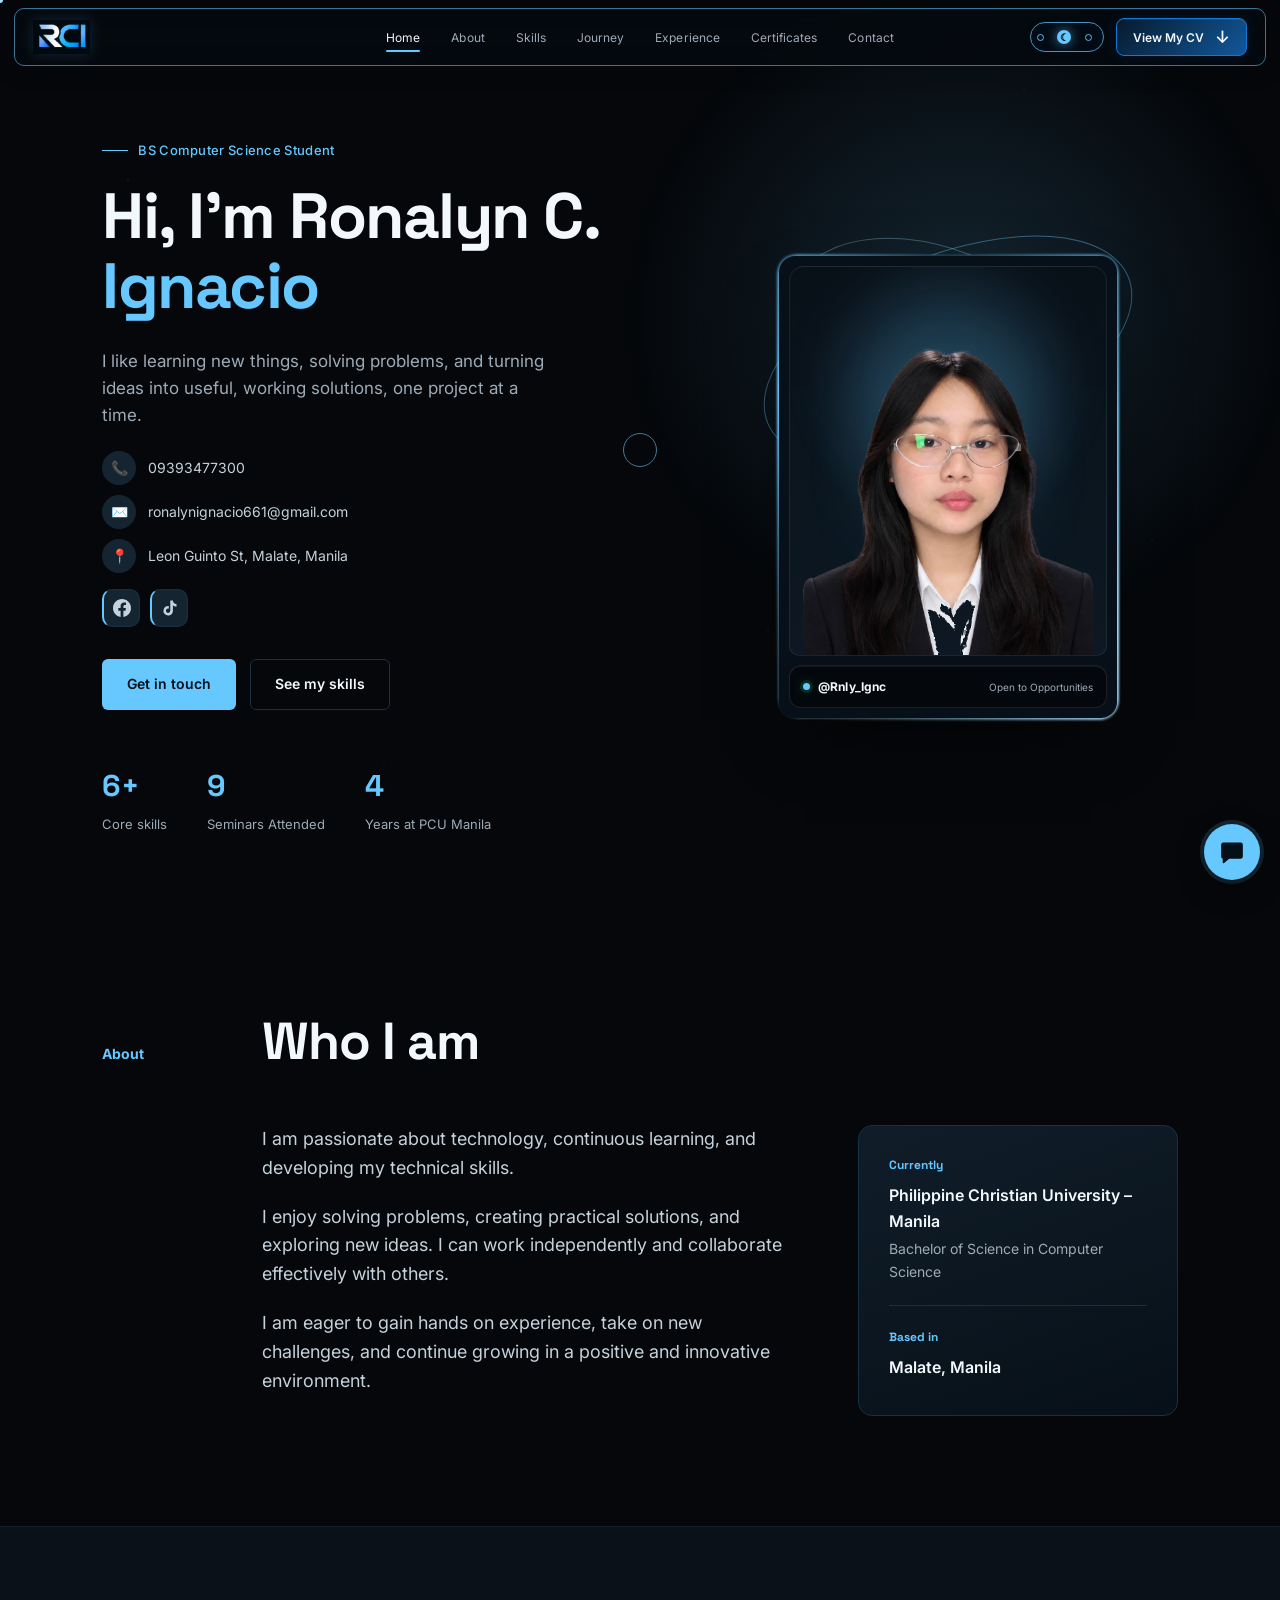
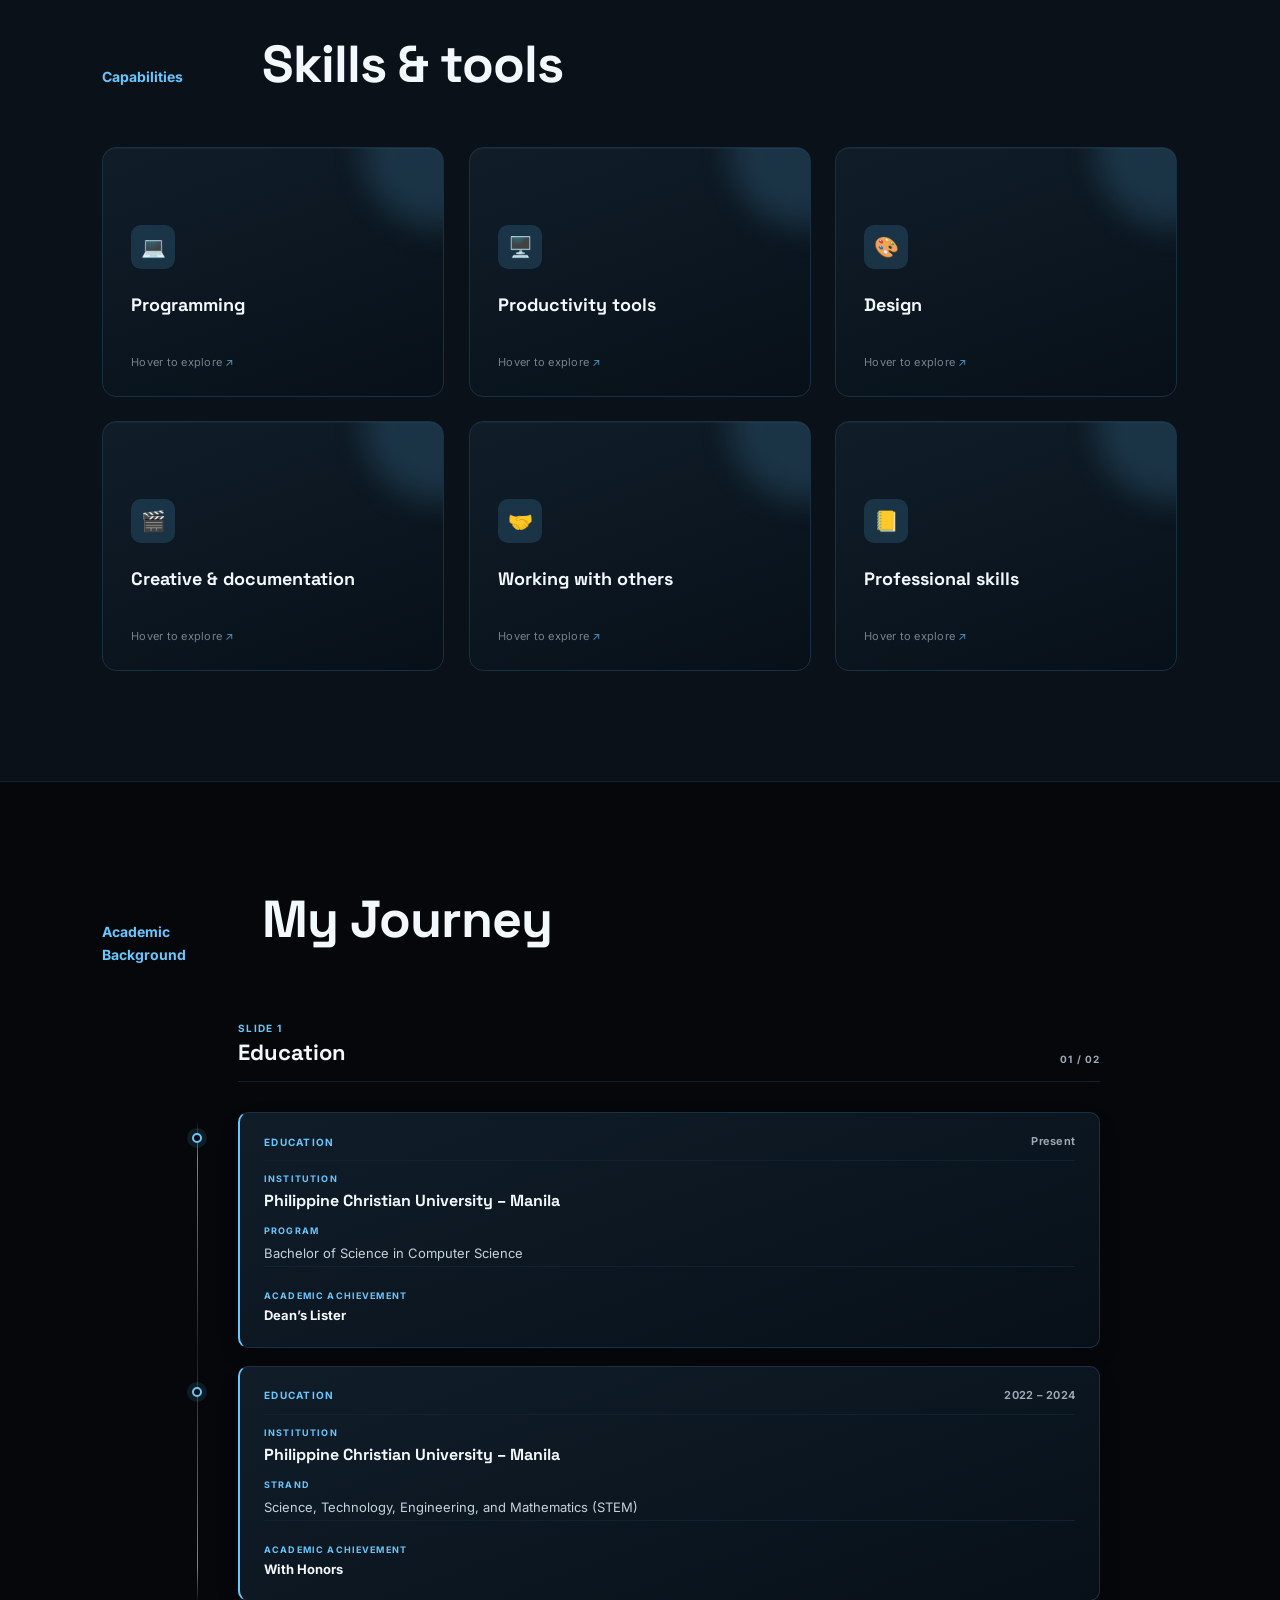
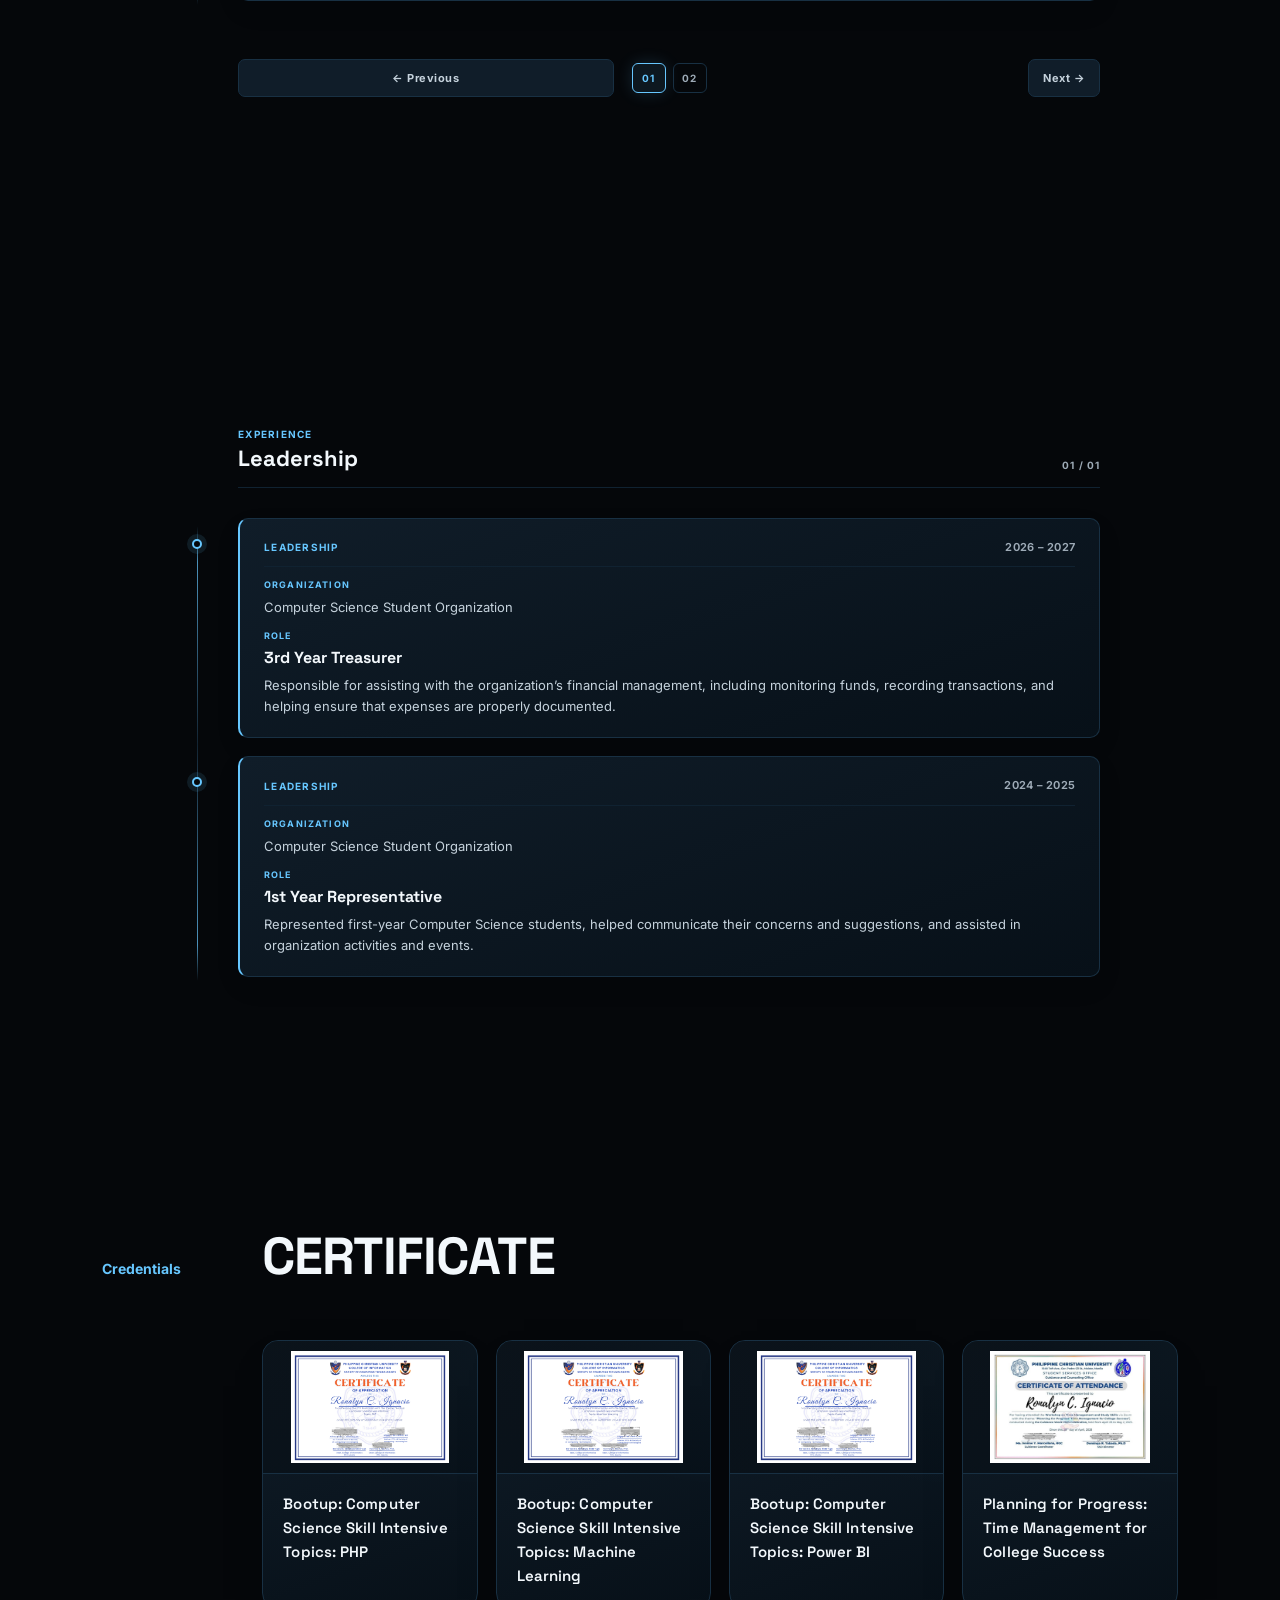
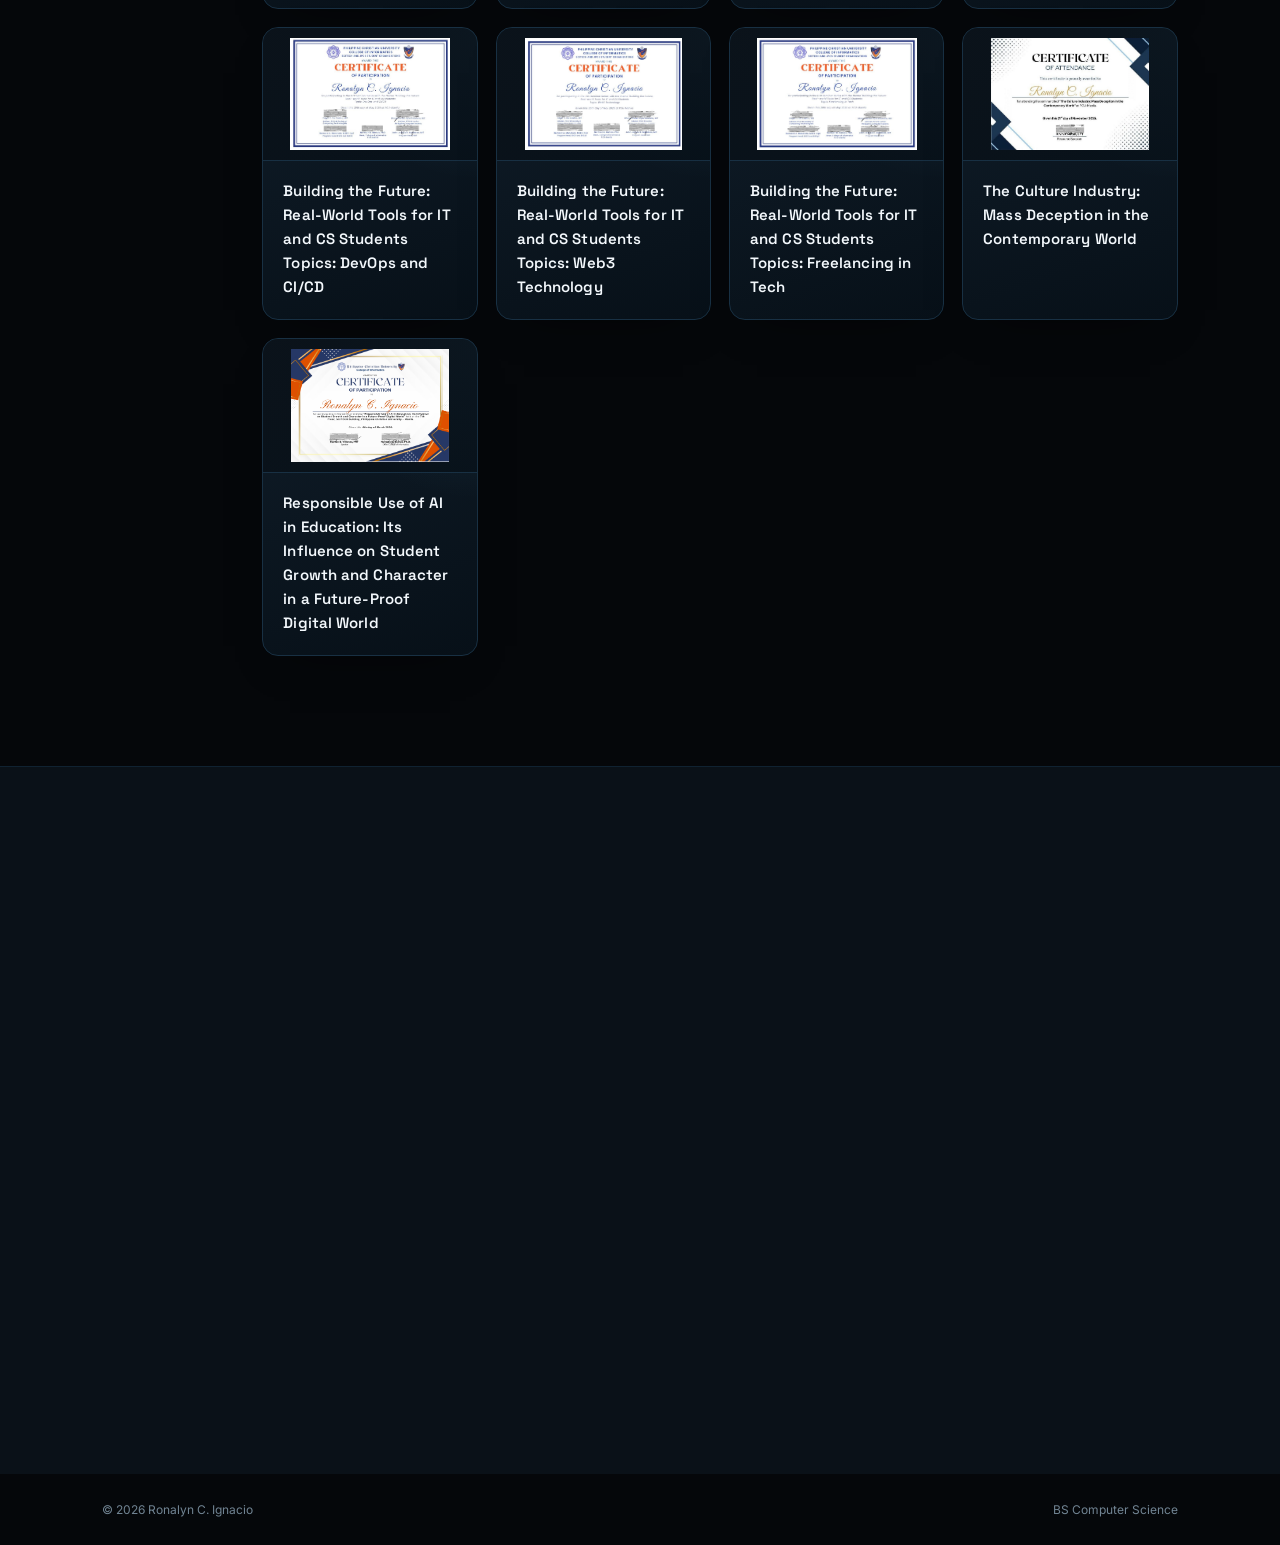
==== commit e4e85236: "Update index.html" ====
--- a/index.html
+++ b/index.html
@@ -422,34 +422,6 @@
                         </article>
                     </div>
                 </div>
-
-                <div class="journey-subsection-head reveal">
-                    <p class="journey-subsection-kicker">Organizations Joined</p>
-                    <h3>Organizations</h3>
-                </div>
-
-                <div class="journey-timeline" aria-label="Organizations timeline">
-                    <div class="journey-timeline-item journey-organization reveal reveal-stagger">
-                        <div class="journey-timeline-marker" aria-hidden="true"></div>
-                        <article class="journey-timeline-content">
-                            <div class="journey-entry-head"><span class="journey-category">Organization</span><time class="journey-period">2026 – 2027</time></div>
-                            <p class="journey-detail-label">Organization</p><h3>Computer Science Student Organization</h3>
-                            <p class="journey-detail-label">Role</p><p class="journey-role">3rd Year Treasurer</p>
-                            <p class="journey-detail-label">Description</p>
-                            <p>Responsible for assisting with the organization’s financial management, including monitoring funds, recording transactions, and helping ensure that expenses are properly documented.</p>
-                        </article>
-                    </div>
-                    <div class="journey-timeline-item journey-organization reveal reveal-stagger">
-                        <div class="journey-timeline-marker" aria-hidden="true"></div>
-                        <article class="journey-timeline-content">
-                            <div class="journey-entry-head"><span class="journey-category">Organization</span><time class="journey-period">2024 – 2025</time></div>
-                            <p class="journey-detail-label">Organization</p><h3>Computer Science Student Organization</h3>
-                            <p class="journey-detail-label">Role</p><p class="journey-role">1st Year Representative</p>
-                            <p class="journey-detail-label">Description</p>
-                            <p>Represented first-year Computer Science students, helped communicate their concerns and suggestions, and assisted in organization activities and events.</p>
-                        </article>
-                    </div>
-                </div>
             </div>
         </div>
 
